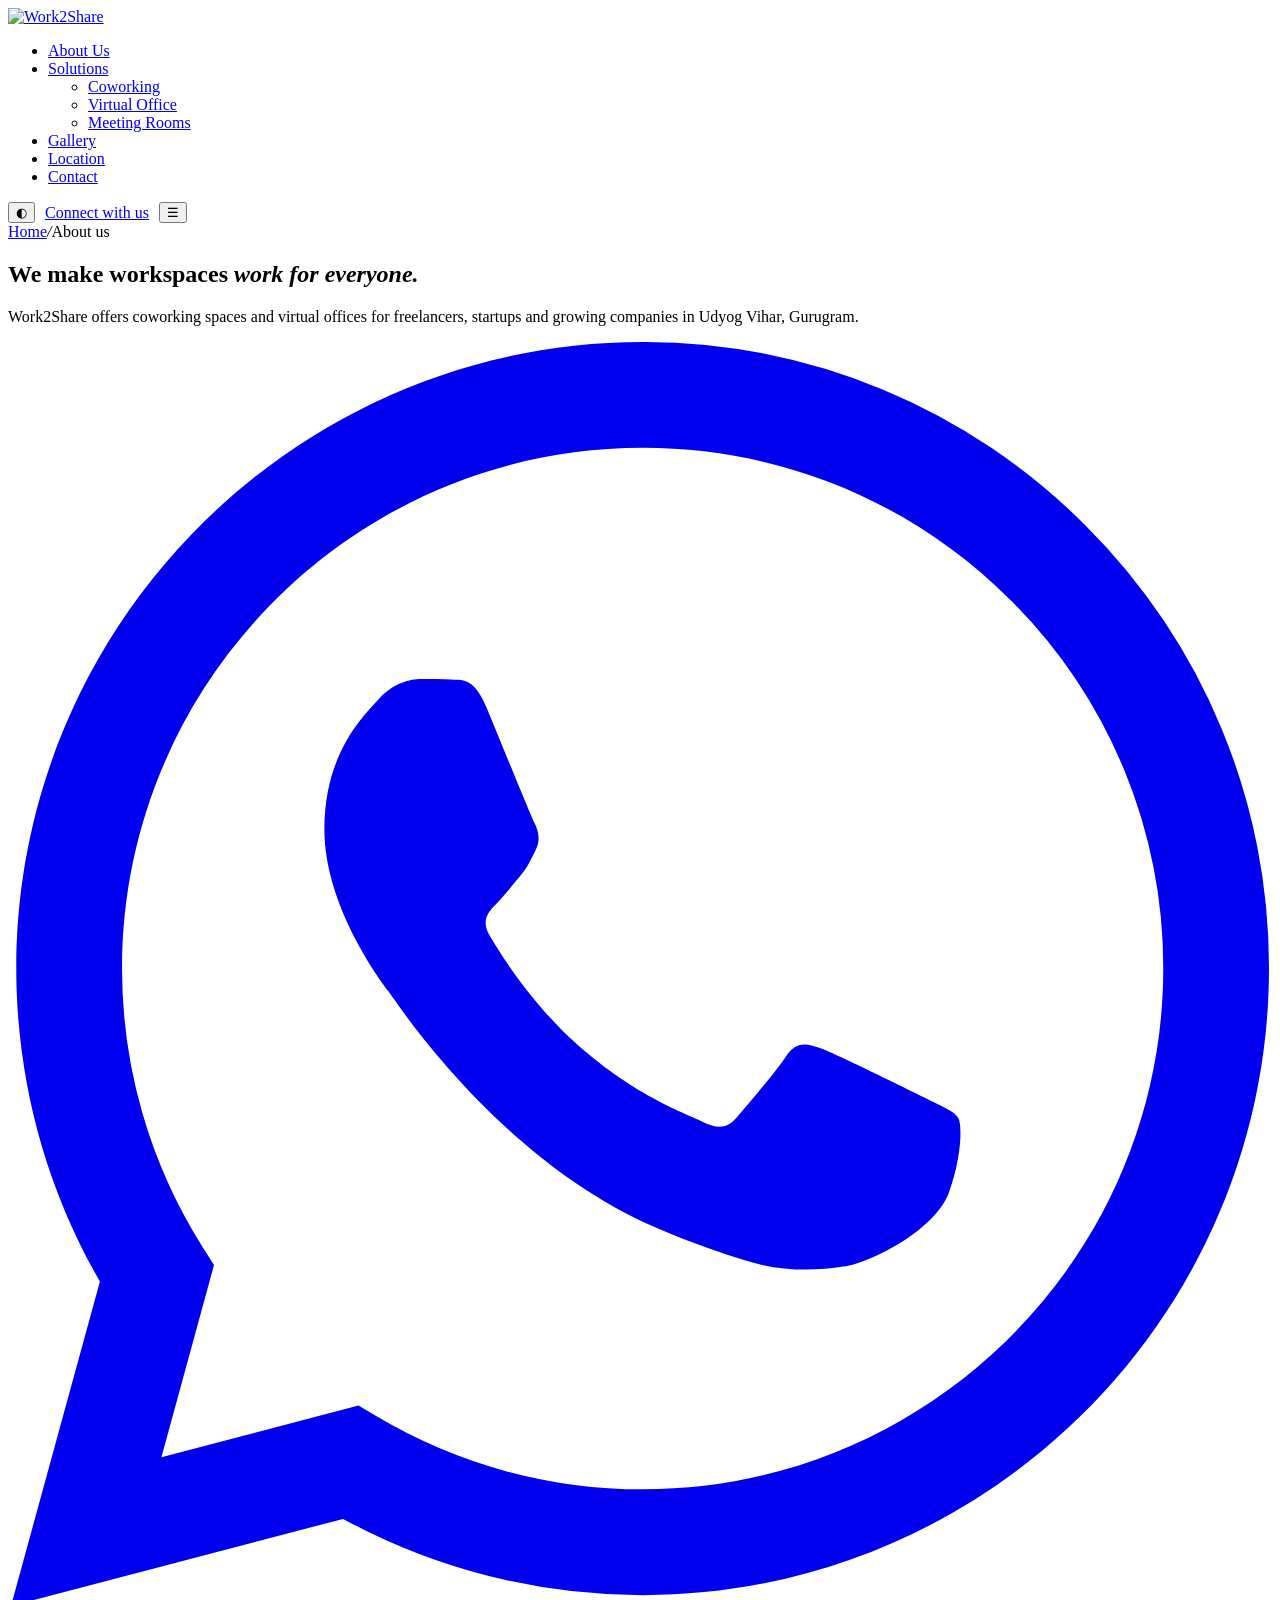
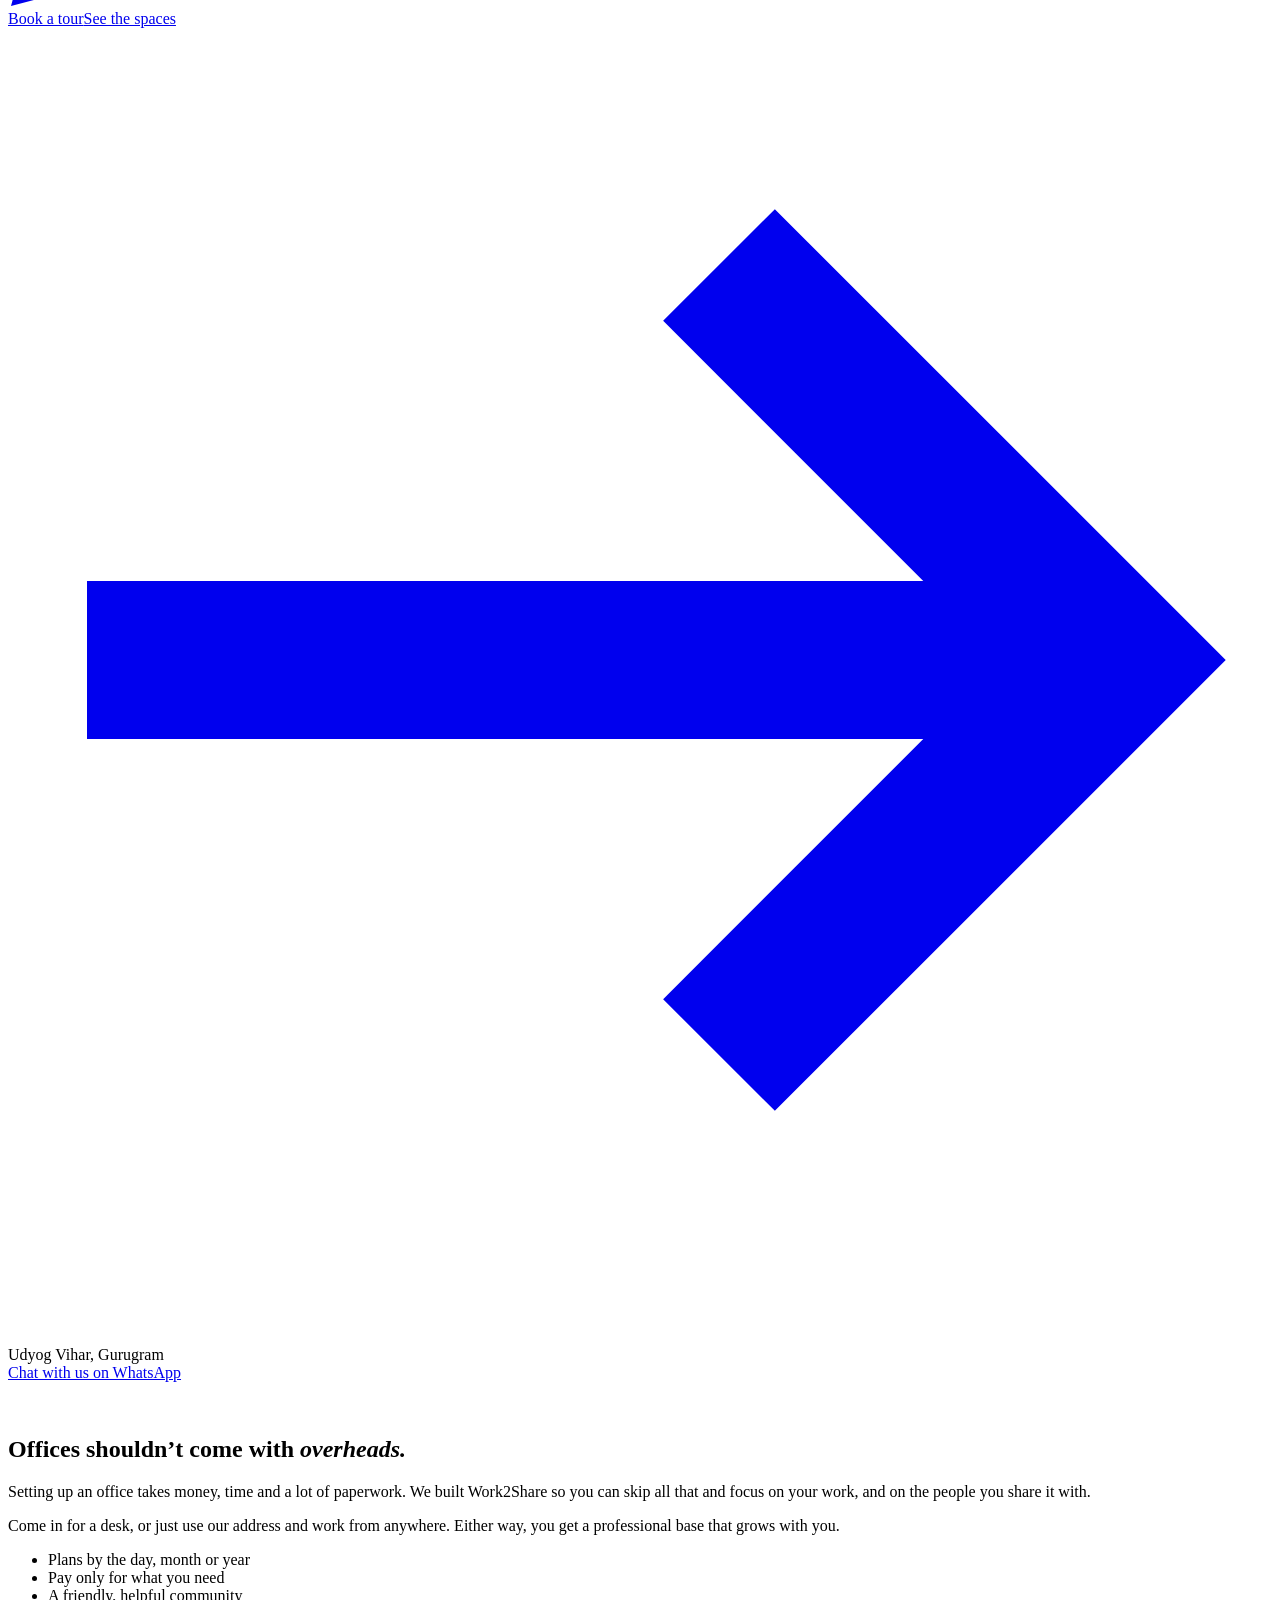
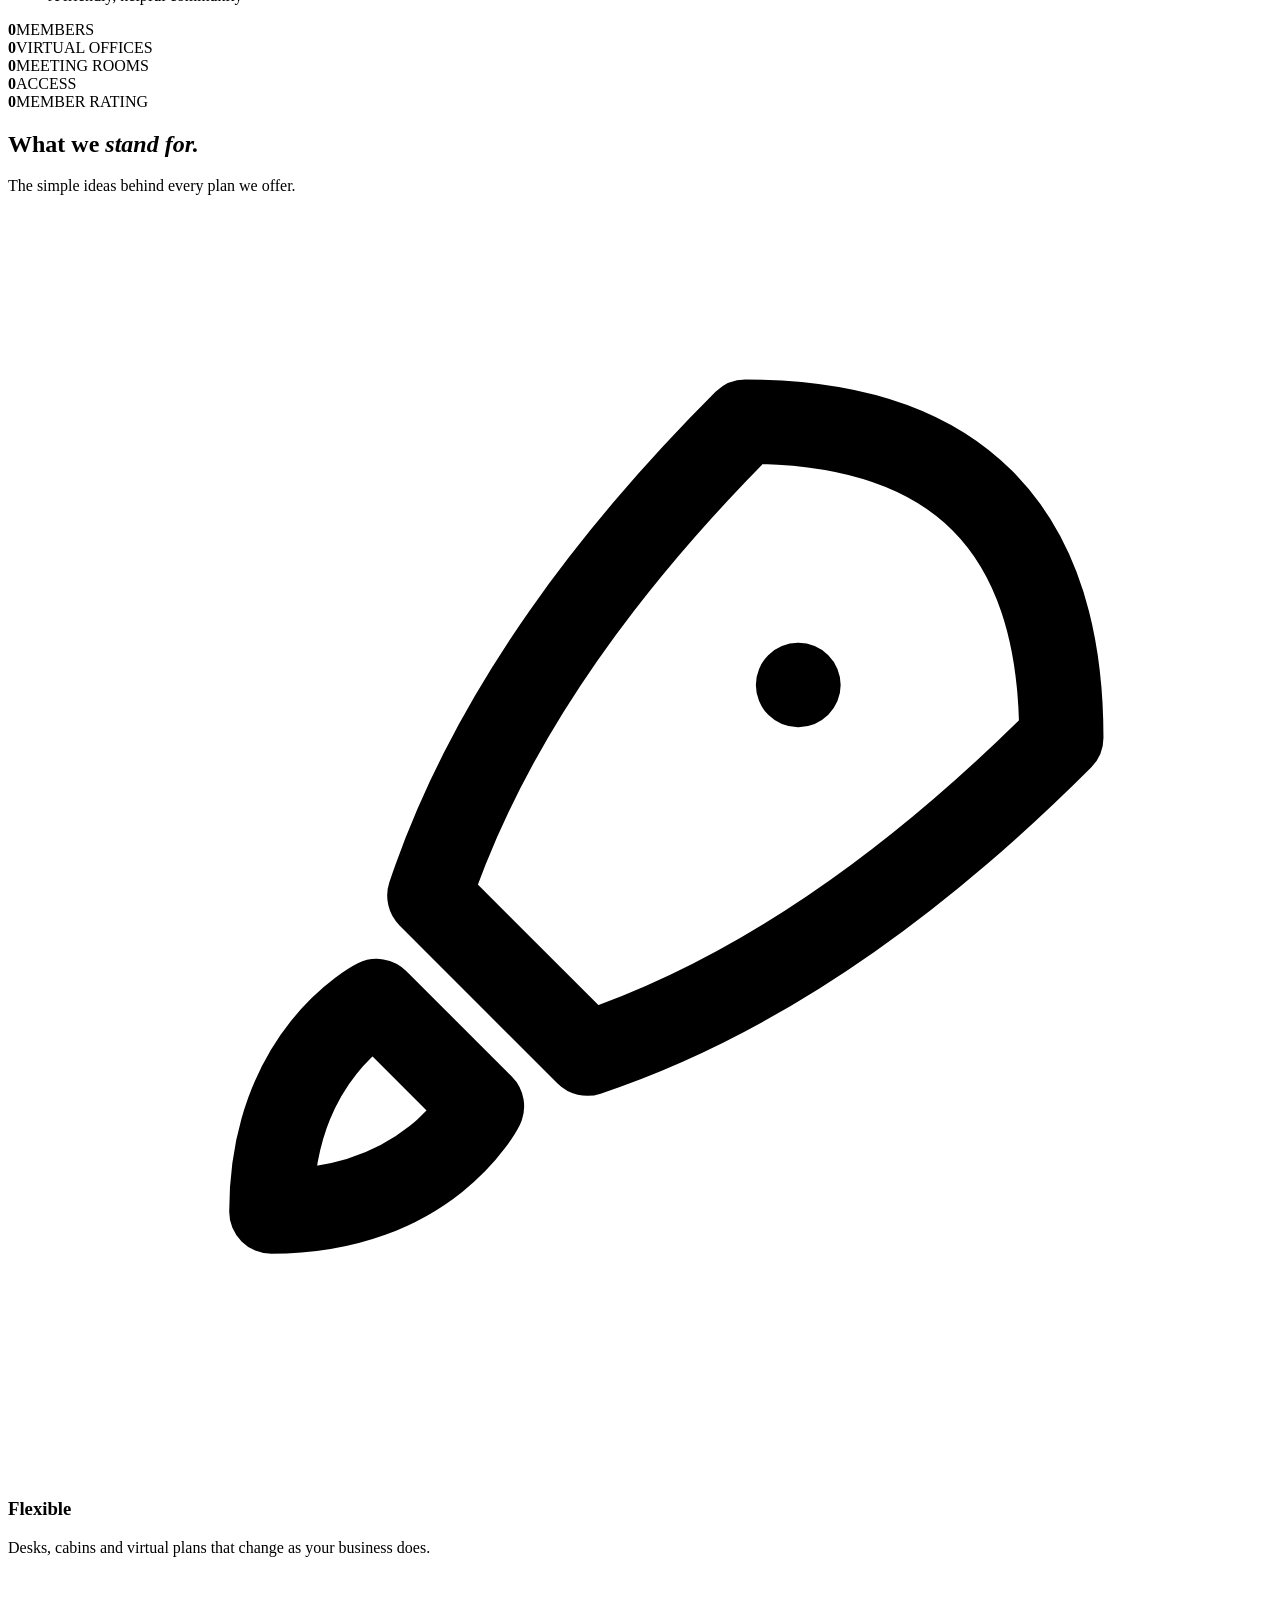
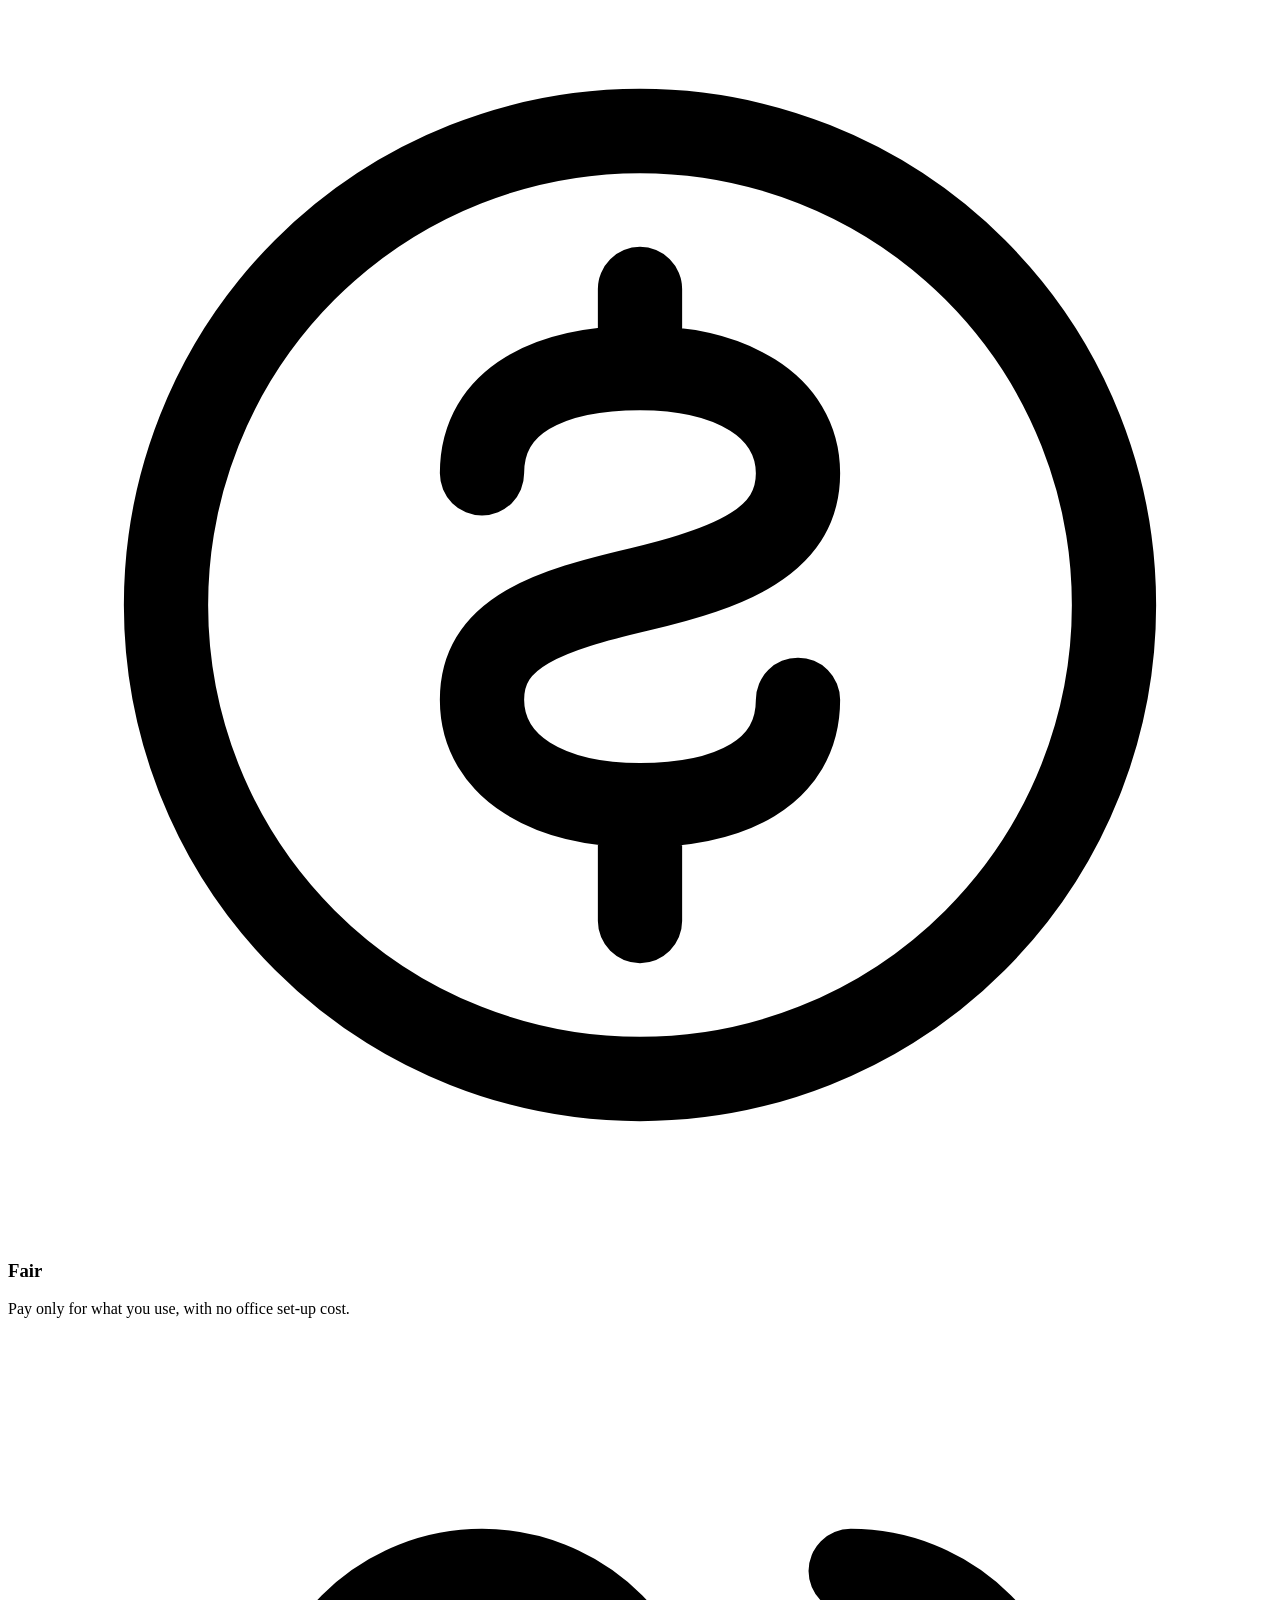
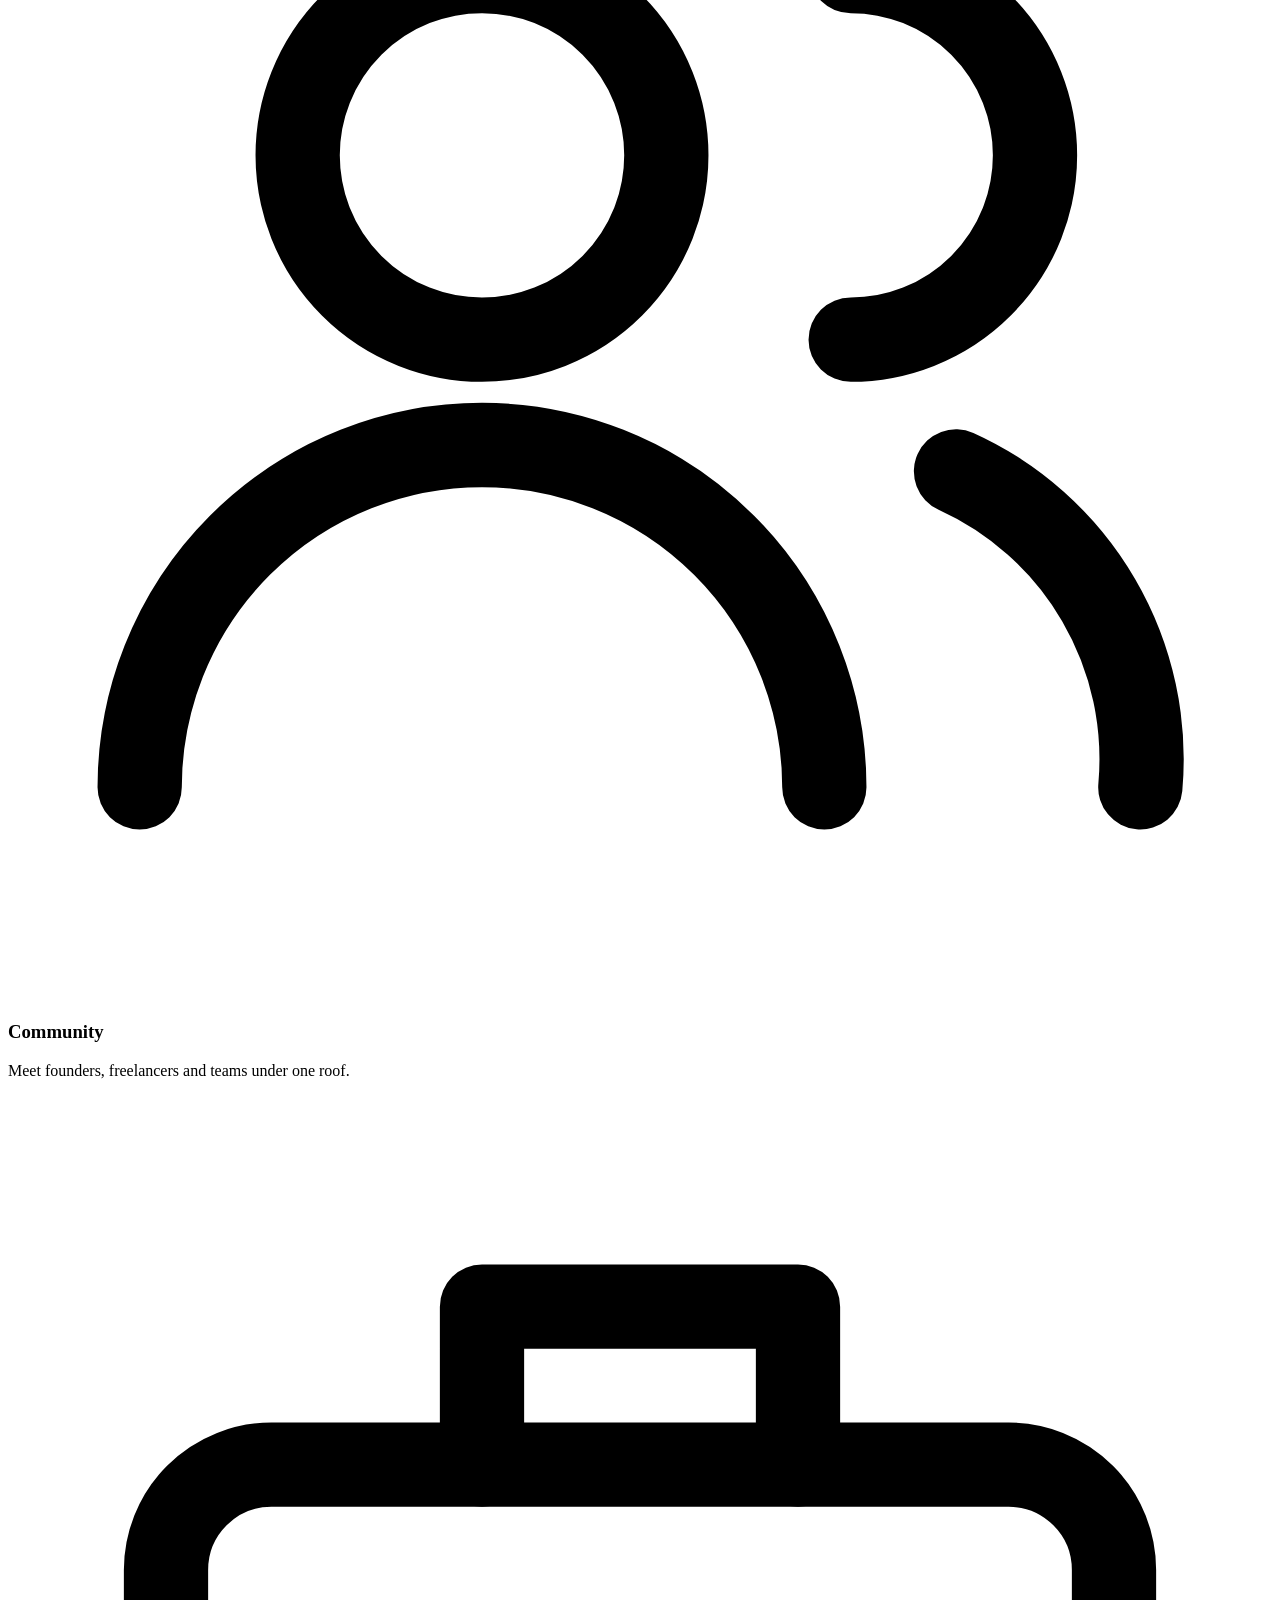
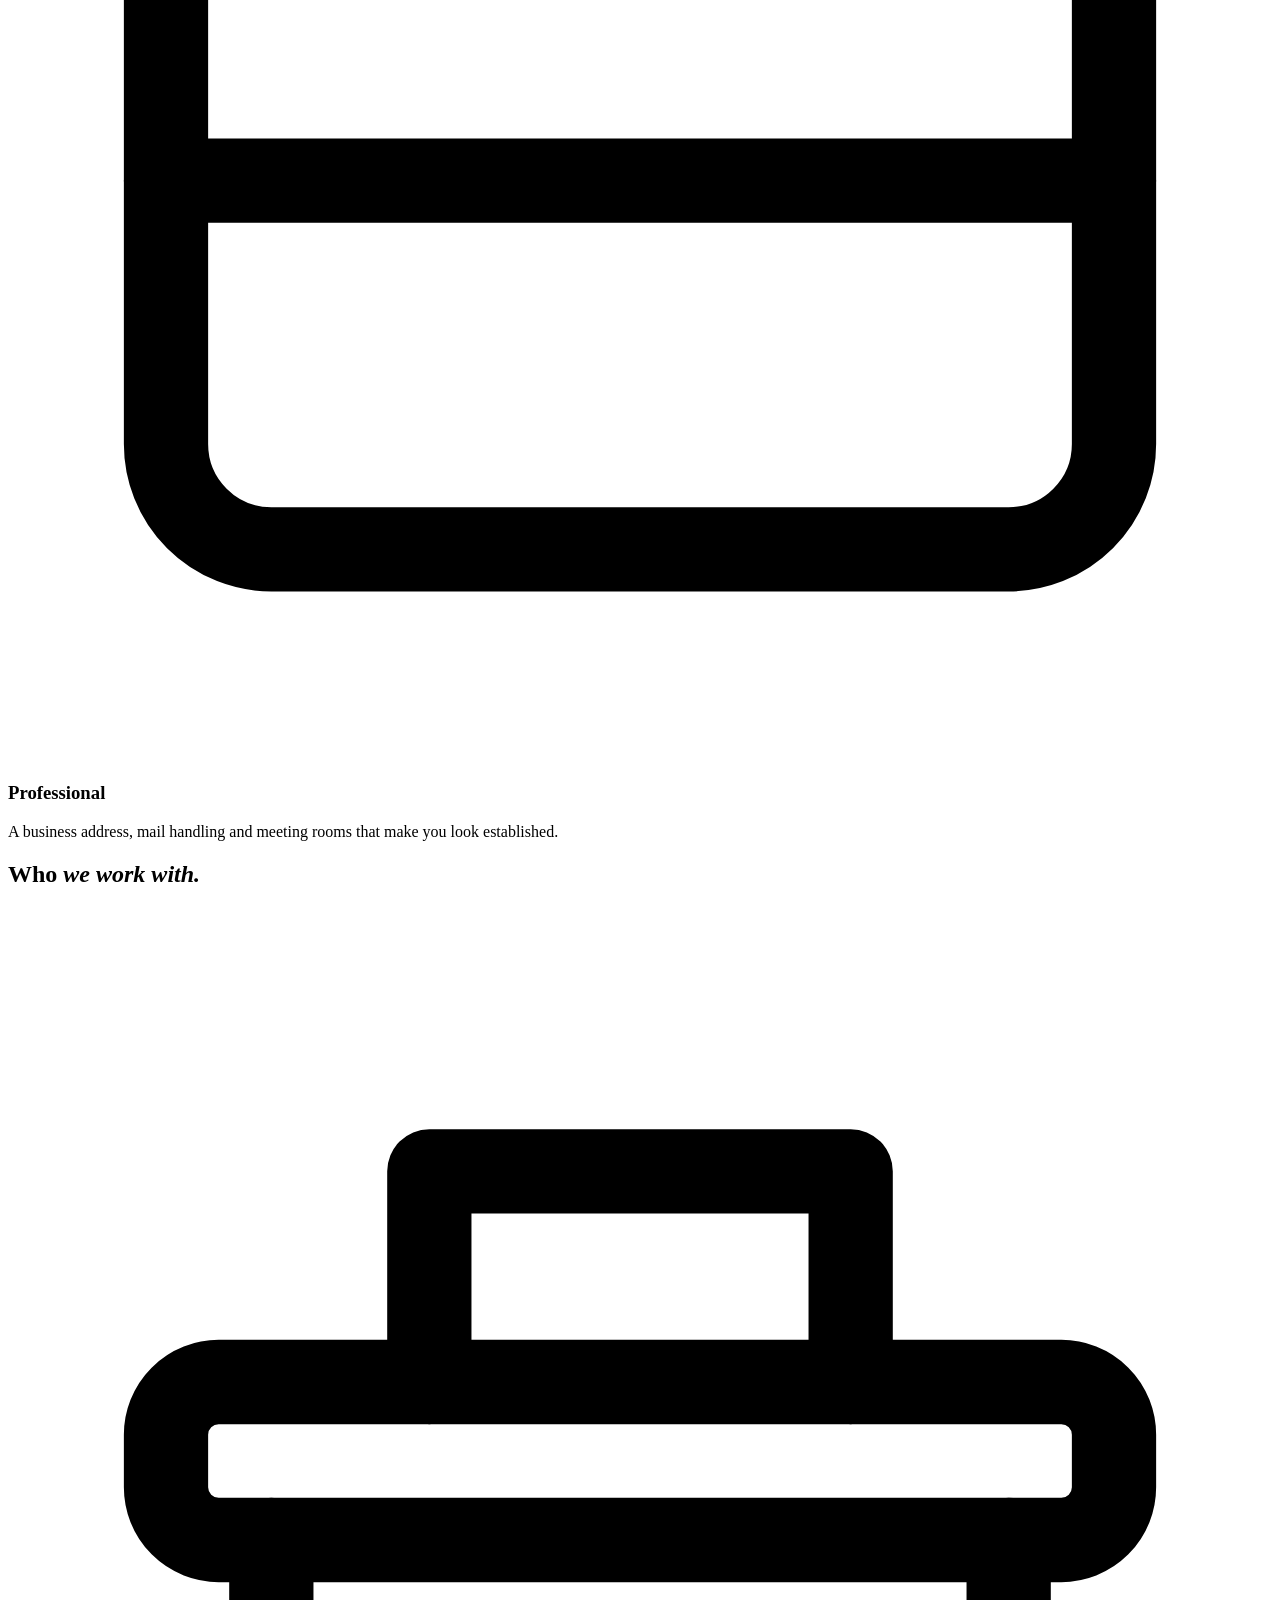
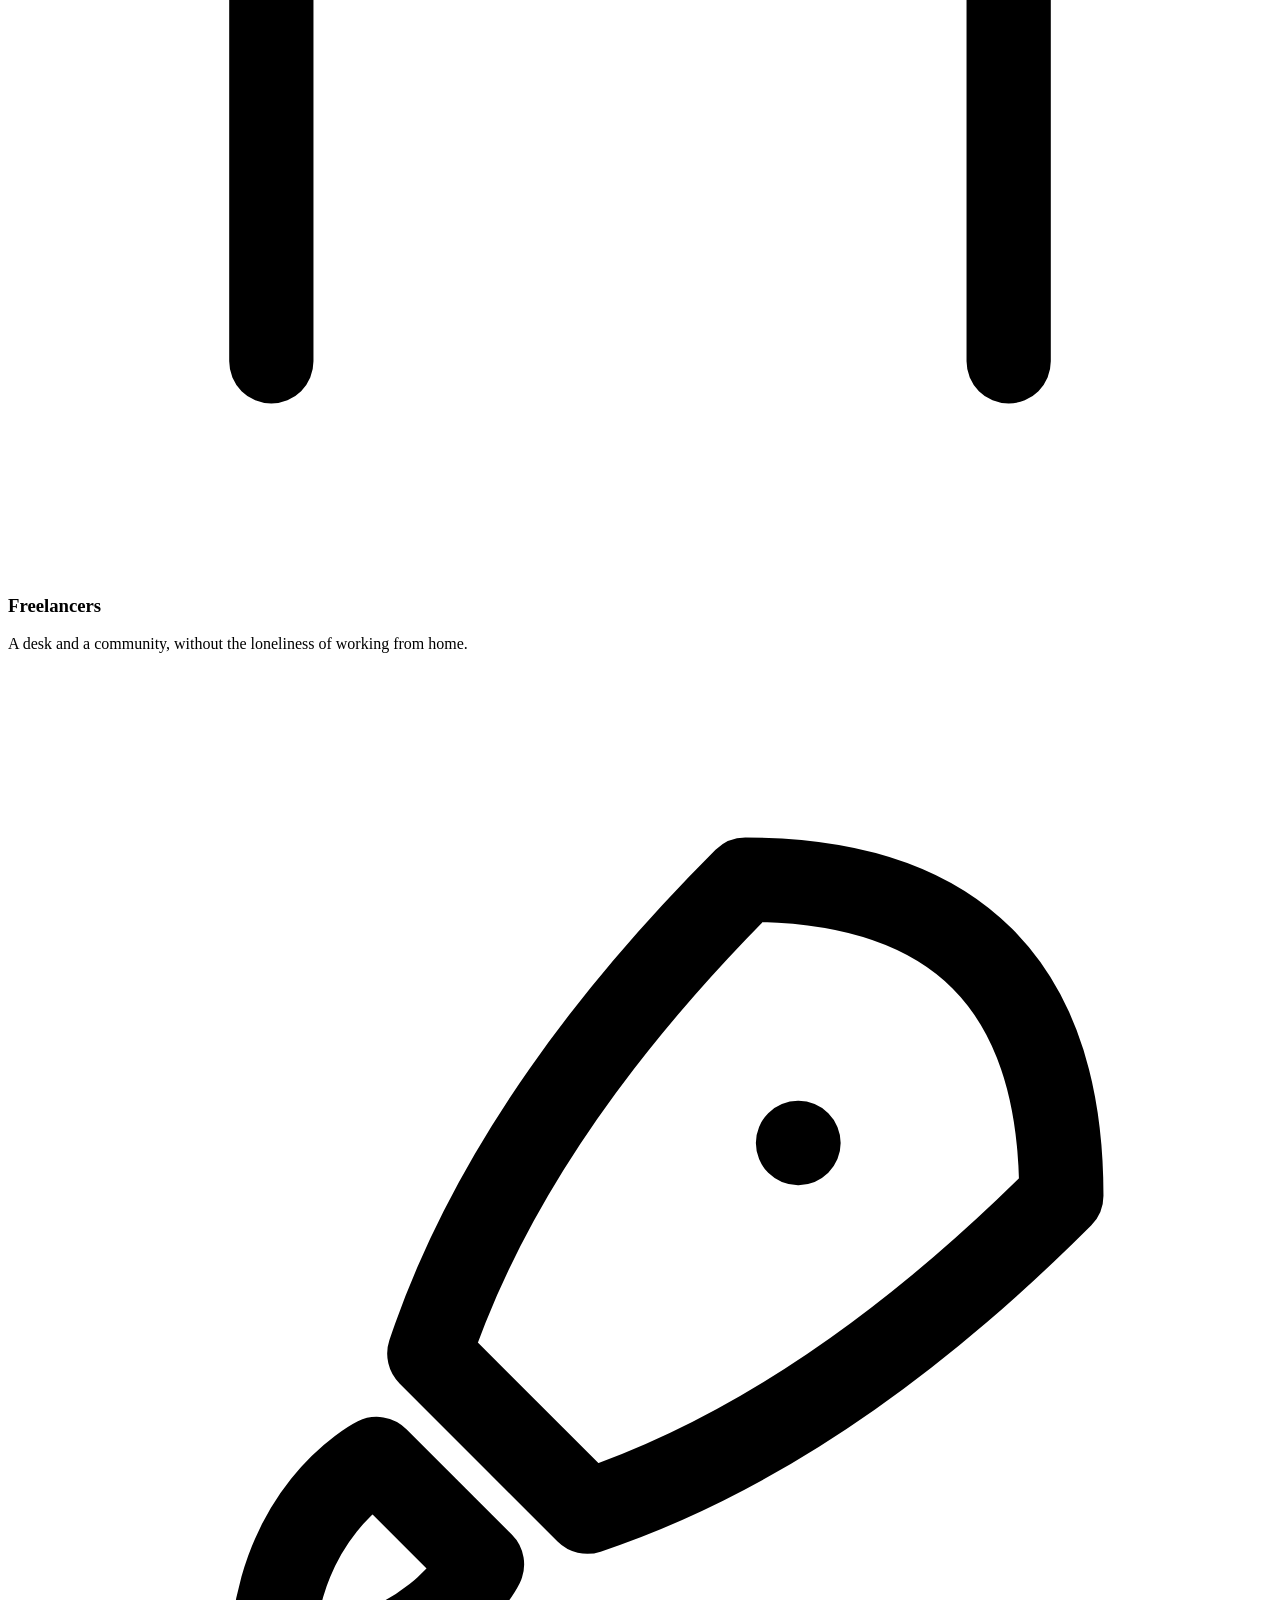
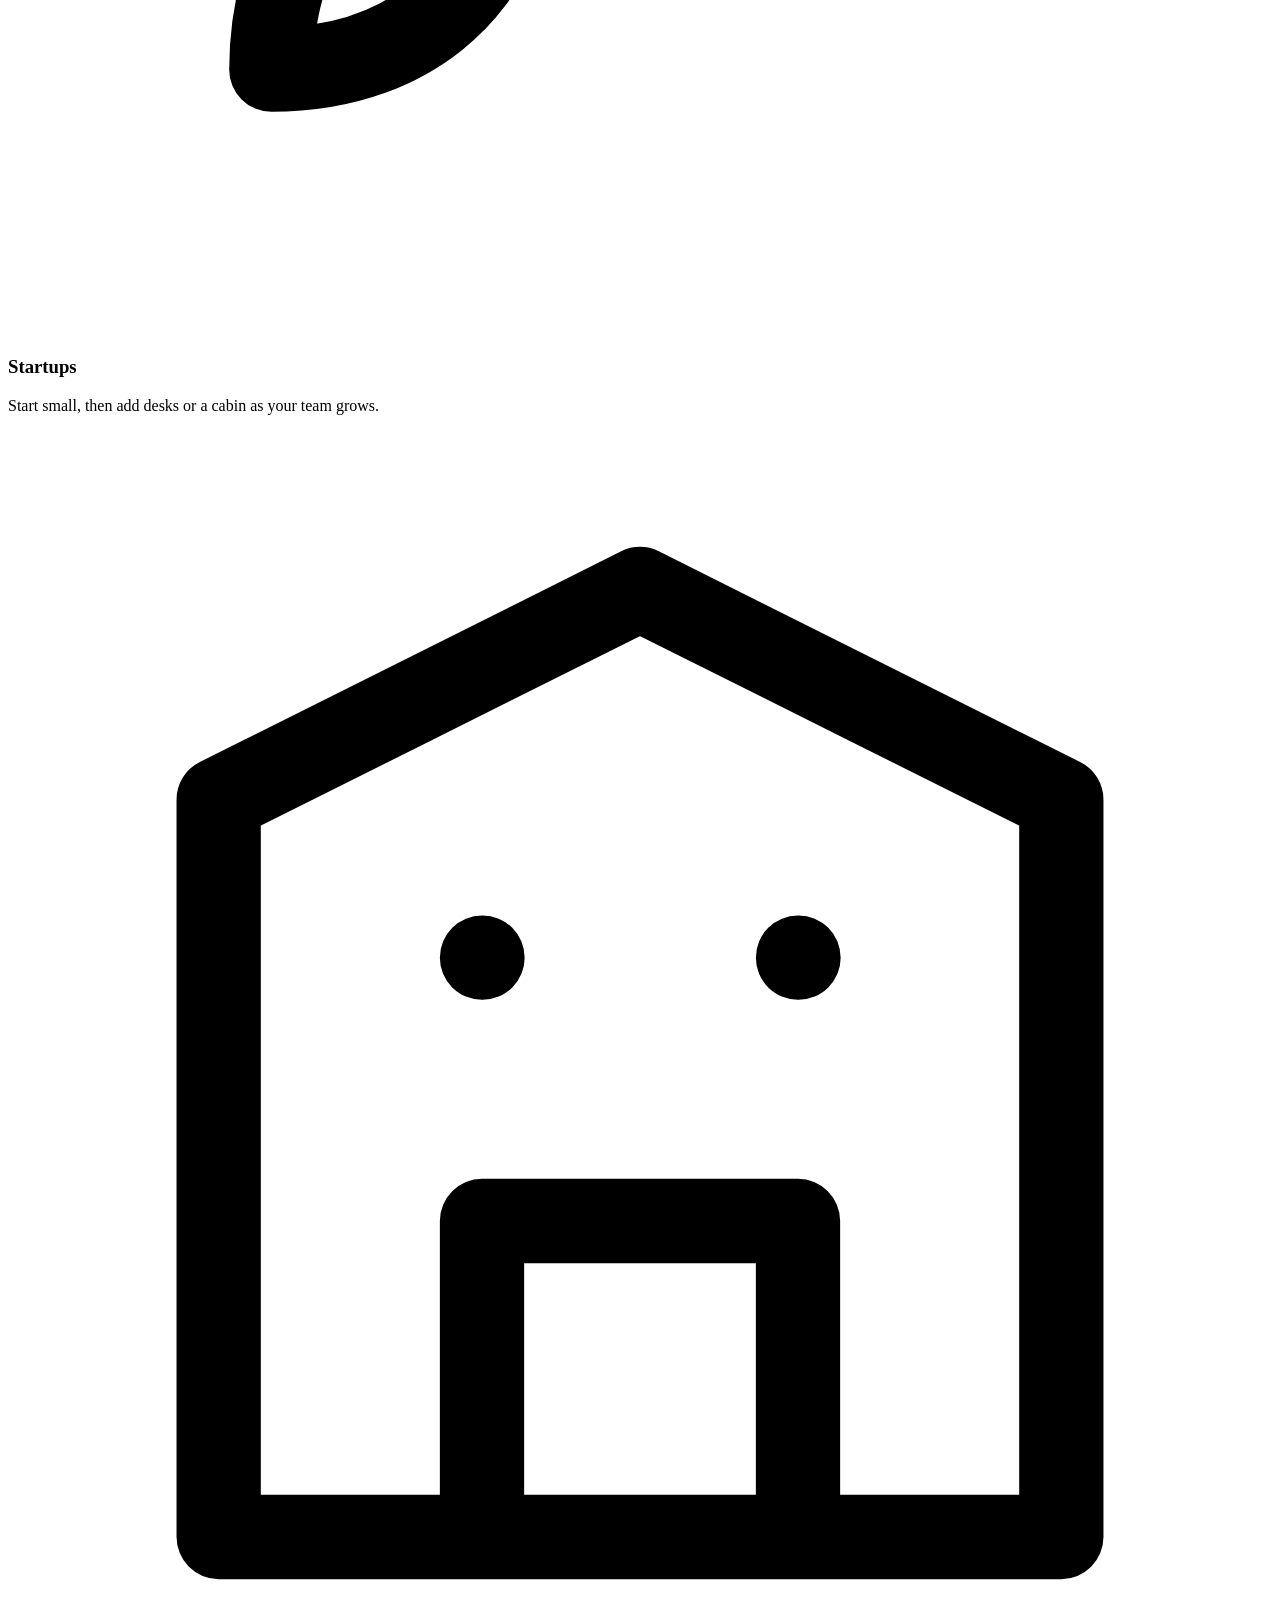
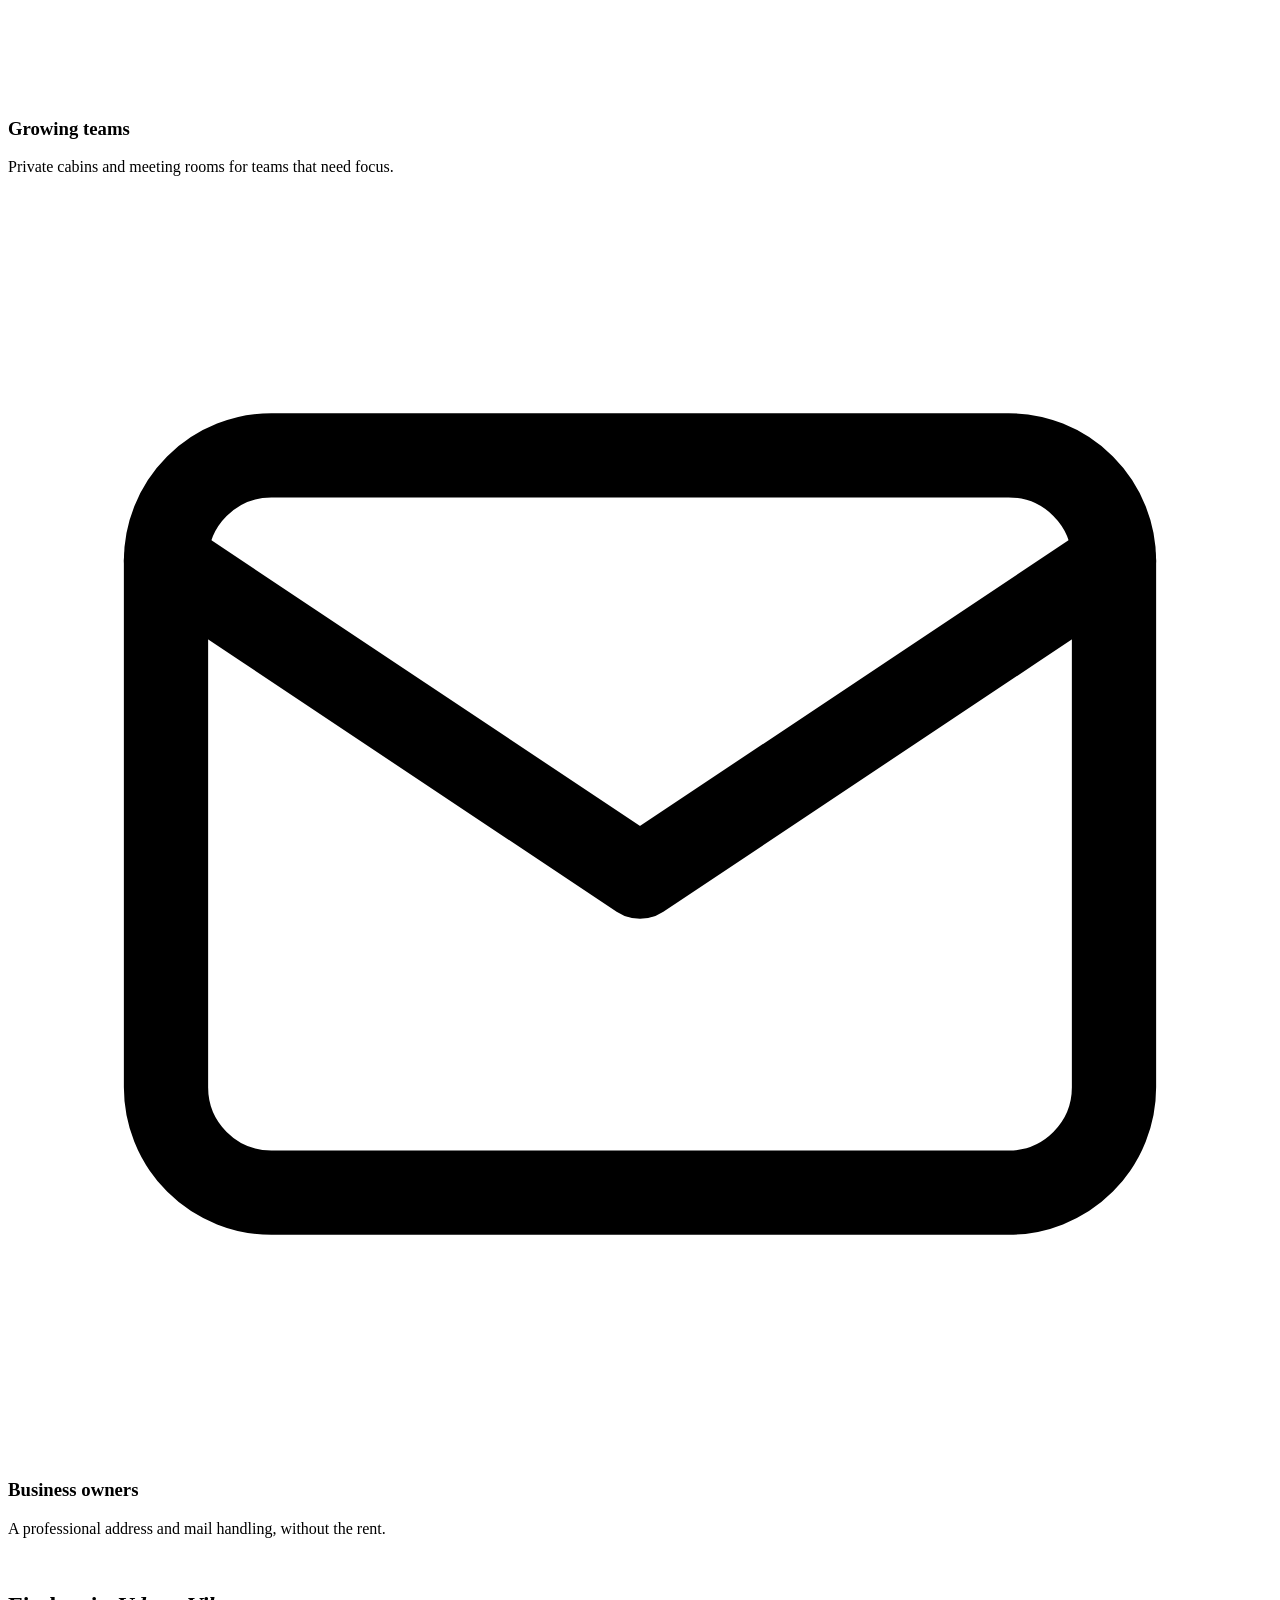
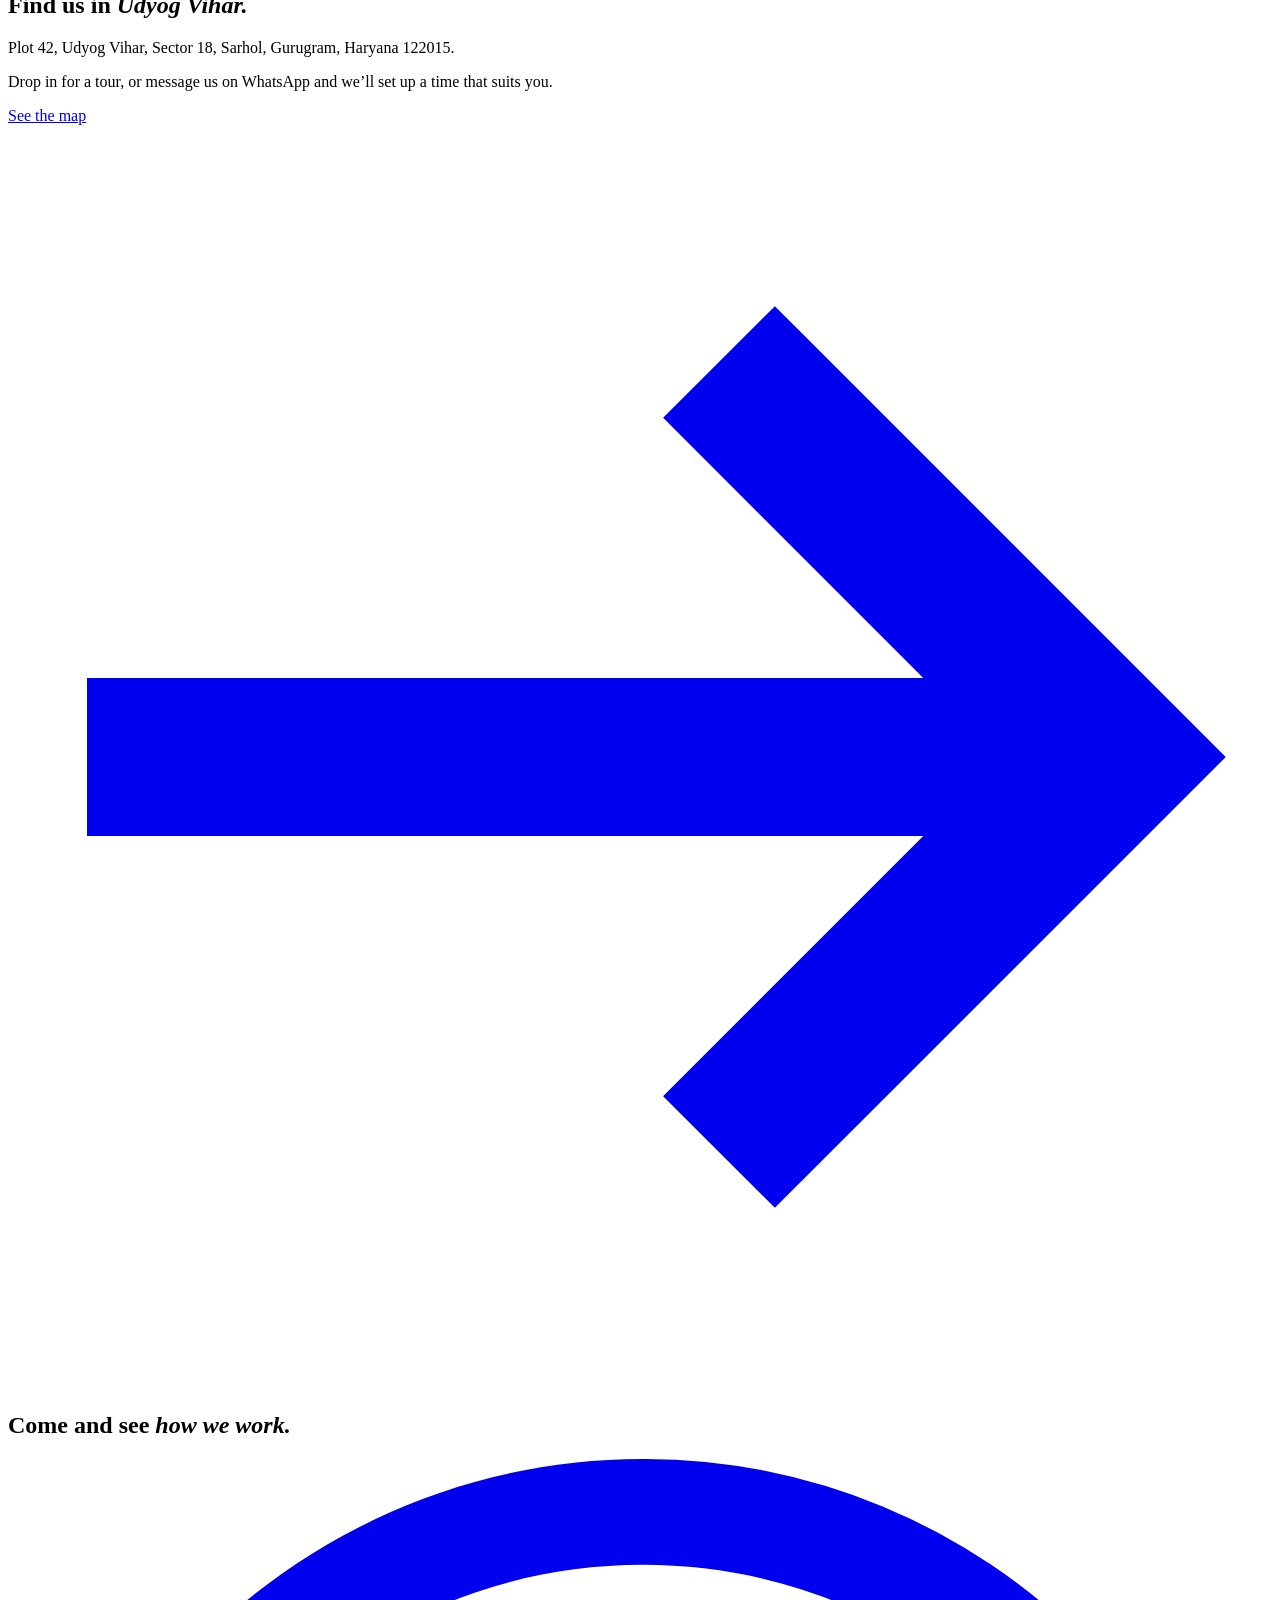
==== about.html @ 71d40ba8 "Add Work2Share website and Pages deployment" ====
<!DOCTYPE html>
<html lang="en">
<head>
<meta charset="utf-8">
<meta name="viewport" content="width=device-width, initial-scale=1, viewport-fit=cover">
<meta name="description" content="Work2Share offers coworking spaces and virtual offices for freelancers, startups and growing companies in Udyog Vihar, Gurugram.">
<title>About Us – Work2Share</title>
<link href="https://fonts.googleapis.com/css2?family=Montserrat:ital,wght@0,300;0,400;0,500;0,700;0,800;1,700;1,800&display=swap" rel="stylesheet">
<script>try{if(sessionStorage.getItem('w2sTheme')==='dark')document.documentElement.classList.add('dk')}catch(e){}</script>
<link rel="stylesheet" href="css/style.css">
<link rel="stylesheet" href="css/fx.css">
</head>
<body class="pg">
<div id="bar"></div>
<header id="hd"><div class="nav">
<a class="logo" href="index.html" aria-label="Work2Share home"><img src="assets/logo.webp" alt="Work2Share"></a>
<ul class="pills" id="pl"><li><a href="about.html" aria-current="page">About Us</a></li><li class="dd"><a href="index.html#offer">Solutions</a><ul class="dm"><li><a href="coworking.html">Coworking</a></li><li><a href="virtual-office.html">Virtual Office</a></li><li><a href="meeting-rooms.html">Meeting Rooms</a></li></ul></li><li><a href="gallery.html">Gallery</a></li><li><a href="contact.html#location">Location</a></li><li><a href="contact.html">Contact</a></li></ul>
<div style="display:flex;gap:10px;align-items:center"><button class="tog" id="th" aria-label="Toggle theme">◐</button><a class="btn cta" href="https://wa.me/918383963820?text=Hi%20Work2Share,%20I%20would%20like%20to%20know%20more" target="_blank" rel="noopener"><span>Connect with us</span></a><button class="tog burger" id="bg" aria-label="Menu">☰</button></div>
</div></header>
<main>
<section class="ph-hero"><div class="blob b1"></div><div class="blob b2"></div><div class="wrap phh">
<div><nav class="crumb" aria-label="Breadcrumb"><a href="index.html">Home</a><i>/</i><span>About us</span></nav><h1>We make workspaces <em>work for everyone.</em></h1><p class="lead">Work2Share offers coworking spaces and virtual offices for freelancers, startups and growing companies in Udyog Vihar, Gurugram.</p><div class="hbtns on"><a class="btn wa-b" href="https://wa.me/918383963820?text=Hi%20Work2Share,%20I%20want%20to%20book%20a%20tour" target="_blank" rel="noopener"><svg viewBox="0 0 24 24" fill="currentColor" aria-hidden="true"><path d="M17.472 14.382c-.297-.149-1.758-.867-2.03-.967-.273-.099-.471-.148-.67.15-.197.297-.767.966-.94 1.164-.173.199-.347.223-.644.075-.297-.15-1.255-.463-2.39-1.475-.883-.788-1.48-1.761-1.653-2.059-.173-.297-.018-.458.13-.606.134-.133.298-.347.446-.52.149-.174.198-.298.298-.497.099-.198.05-.371-.025-.52-.075-.149-.669-1.612-.916-2.207-.242-.579-.487-.5-.669-.51-.173-.008-.371-.01-.57-.01-.198 0-.52.074-.792.372-.272.297-1.04 1.016-1.04 2.479 0 1.462 1.065 2.875 1.213 3.074.149.198 2.096 3.2 5.077 4.487.709.306 1.262.489 1.694.625.712.227 1.36.195 1.871.118.571-.085 1.758-.719 2.006-1.413.248-.694.248-1.289.173-1.413-.074-.124-.272-.198-.57-.347m-5.421 7.403h-.004a9.87 9.87 0 01-5.031-1.378l-.361-.214-3.741.982.998-3.648-.235-.374a9.86 9.86 0 01-1.51-5.26c.001-5.45 4.436-9.884 9.888-9.884 2.64 0 5.122 1.03 6.988 2.898a9.825 9.825 0 012.893 6.994c-.003 5.45-4.437 9.884-9.885 9.884m8.413-18.297A11.815 11.815 0 0012.05 0C5.495 0 .16 5.335.157 11.892c0 2.096.547 4.142 1.588 5.945L.057 24l6.305-1.654a11.882 11.882 0 005.683 1.448h.005c6.554 0 11.89-5.335 11.893-11.893a11.821 11.821 0 00-3.48-8.413z"/></svg><span>Book a tour</span></a><a class="btn" href="gallery.html"><span>See the spaces</span><svg viewBox="0 0 16 16" fill="none" stroke="currentColor" stroke-width="2"><path d="M1 8h13M9 3l5 5-5 5"/></svg></a></div></div>
<div class="phv"><figure class="pimg archi"><img data-g="assets/gallery/6" alt="" loading="lazy"></figure><div class="chip-f c1"><i></i>Udyog Vihar, Gurugram</div><a class="chip-f c2" href="https://wa.me/918383963820" target="_blank" rel="noopener"><i></i>Chat with us on WhatsApp</a></div></div></section><section class="split"><div class="wrap sp"><div class="rv"><figure class="pimg leafsh"><img data-g="assets/gallery/9" alt="" loading="lazy"></figure></div><div class="rv"><h2>Offices shouldn’t come with <em>overheads.</em></h2><p>Setting up an office takes money, time and a lot of paperwork. We built Work2Share so you can skip all that and focus on your work, and on the people you share it with.</p><p>Come in for a desk, or just use our address and work from anywhere. Either way, you get a professional base that grows with you.</p><ul class="ticks"><li>Plans by the day, month or year</li><li>Pay only for what you need</li><li>A friendly, helpful community</li></ul></div></div></section><section class="sband"><div class="wrap"><div class="sb"><div class="rv"><b data-n="500" data-d="0" data-s="+">0</b><span>MEMBERS</span></div><div class="rv"><b data-n="150" data-d="0" data-s="+">0</b><span>VIRTUAL OFFICES</span></div><div class="rv"><b data-n="10" data-d="0" data-s="+">0</b><span>MEETING ROOMS</span></div><div class="rv"><b data-n="24" data-d="0" data-s="/7">0</b><span>ACCESS</span></div><div class="rv"><b data-n="4.8" data-d="1" data-s="/5">0</b><span>MEMBER RATING</span></div></div></div></section><section class="amen"><div class="wrap"><div class="amh rv"><h2>What we <em>stand for.</em></h2><p>The simple ideas behind every plan we offer.</p></div><div class="agrid c4"><article class="at rv" style="--d:0.0s"><svg viewBox="0 0 24 24" fill="none" stroke="currentColor" stroke-width="1.6" stroke-linecap="round" stroke-linejoin="round" aria-hidden="true"><path d="M5 19c0-3 2-4 2-4l2 2s-1 2-4 2zM14 4c4 0 6 2 6 6-3 3-6 5-9 6l-3-3c1-3 3-6 6-9zM15 9h.01"/></svg><h3>Flexible</h3><p>Desks, cabins and virtual plans that change as your business does.</p></article><article class="at rv" style="--d:0.07s"><svg viewBox="0 0 24 24" fill="none" stroke="currentColor" stroke-width="1.6" stroke-linecap="round" stroke-linejoin="round" aria-hidden="true"><circle cx="12" cy="12" r="9"/><path d="M9 9.5c0-1.4 1.3-2 3-2s3 .7 3 2-1.3 1.8-3 2.2-3 .8-3 2.1 1.3 2 3 2 3-.6 3-2M12 6v1.5M12 16.5V18"/></svg><h3>Fair</h3><p>Pay only for what you use, with no office set-up cost.</p></article><article class="at rv" style="--d:0.14s"><svg viewBox="0 0 24 24" fill="none" stroke="currentColor" stroke-width="1.6" stroke-linecap="round" stroke-linejoin="round" aria-hidden="true"><circle cx="9" cy="8" r="3.5"/><path d="M2.5 20a6.5 6.5 0 0 1 13 0M16 4.5a3.5 3.5 0 0 1 0 7M18 14a6 6 0 0 1 3.5 6"/></svg><h3>Community</h3><p>Meet founders, freelancers and teams under one roof.</p></article><article class="at rv" style="--d:0.21000000000000002s"><svg viewBox="0 0 24 24" fill="none" stroke="currentColor" stroke-width="1.6" stroke-linecap="round" stroke-linejoin="round" aria-hidden="true"><rect x="3" y="7" width="18" height="13" rx="2"/><path d="M9 7V4h6v3M3 13h18"/></svg><h3>Professional</h3><p>A business address, mail handling and meeting rooms that make you look established.</p></article></div></div></section><section class="amen plain"><div class="wrap"><div class="amh rv"><h2>Who <em>we work with.</em></h2></div><div class="agrid c4"><article class="at rv" style="--d:0.0s"><svg viewBox="0 0 24 24" fill="none" stroke="currentColor" stroke-width="1.6" stroke-linecap="round" stroke-linejoin="round" aria-hidden="true"><rect x="3" y="9" width="18" height="3" rx="1"/><path d="M5 12v8M19 12v8M8 9V5h8v4"/></svg><h3>Freelancers</h3><p>A desk and a community, without the loneliness of working from home.</p></article><article class="at rv" style="--d:0.07s"><svg viewBox="0 0 24 24" fill="none" stroke="currentColor" stroke-width="1.6" stroke-linecap="round" stroke-linejoin="round" aria-hidden="true"><path d="M5 19c0-3 2-4 2-4l2 2s-1 2-4 2zM14 4c4 0 6 2 6 6-3 3-6 5-9 6l-3-3c1-3 3-6 6-9zM15 9h.01"/></svg><h3>Startups</h3><p>Start small, then add desks or a cabin as your team grows.</p></article><article class="at rv" style="--d:0.14s"><svg viewBox="0 0 24 24" fill="none" stroke="currentColor" stroke-width="1.6" stroke-linecap="round" stroke-linejoin="round" aria-hidden="true"><path d="M4 21V7l8-4 8 4v14zM9 21v-6h6v6M9 10h.01M15 10h.01"/></svg><h3>Growing teams</h3><p>Private cabins and meeting rooms for teams that need focus.</p></article><article class="at rv" style="--d:0.21000000000000002s"><svg viewBox="0 0 24 24" fill="none" stroke="currentColor" stroke-width="1.6" stroke-linecap="round" stroke-linejoin="round" aria-hidden="true"><rect x="3" y="5" width="18" height="14" rx="2"/><path d="m3 7 9 6 9-6"/></svg><h3>Business owners</h3><p>A professional address and mail handling, without the rent.</p></article></div></div></section><section class="split rev"><div class="wrap sp"><div class="rv"><figure class="pimg blobby"><img data-g="assets/gallery/12" alt="" loading="lazy"></figure></div><div class="rv"><h2>Find us in <em>Udyog Vihar.</em></h2><p>Plot 42, Udyog Vihar, Sector 18, Sarhol, Gurugram, Haryana 122015.</p><p>Drop in for a tour, or message us on WhatsApp and we’ll set up a time that suits you.</p><a class="btn" href="contact.html#location"><span>See the map</span><svg viewBox="0 0 16 16" fill="none" stroke="currentColor" stroke-width="2"><path d="M1 8h13M9 3l5 5-5 5"/></svg></a></div></div></section><section class="bigcta"><div class="wrap"><div class="bc rv"><h2>Come and see <em>how we work.</em></h2><div class="hbtns on"><a class="btn wht wa-b2" href="https://wa.me/918383963820?text=Hi%20Work2Share,%20I%20want%20to%20book%20a%20tour" target="_blank" rel="noopener"><svg viewBox="0 0 24 24" fill="currentColor" aria-hidden="true"><path d="M17.472 14.382c-.297-.149-1.758-.867-2.03-.967-.273-.099-.471-.148-.67.15-.197.297-.767.966-.94 1.164-.173.199-.347.223-.644.075-.297-.15-1.255-.463-2.39-1.475-.883-.788-1.48-1.761-1.653-2.059-.173-.297-.018-.458.13-.606.134-.133.298-.347.446-.52.149-.174.198-.298.298-.497.099-.198.05-.371-.025-.52-.075-.149-.669-1.612-.916-2.207-.242-.579-.487-.5-.669-.51-.173-.008-.371-.01-.57-.01-.198 0-.52.074-.792.372-.272.297-1.04 1.016-1.04 2.479 0 1.462 1.065 2.875 1.213 3.074.149.198 2.096 3.2 5.077 4.487.709.306 1.262.489 1.694.625.712.227 1.36.195 1.871.118.571-.085 1.758-.719 2.006-1.413.248-.694.248-1.289.173-1.413-.074-.124-.272-.198-.57-.347m-5.421 7.403h-.004a9.87 9.87 0 01-5.031-1.378l-.361-.214-3.741.982.998-3.648-.235-.374a9.86 9.86 0 01-1.51-5.26c.001-5.45 4.436-9.884 9.888-9.884 2.64 0 5.122 1.03 6.988 2.898a9.825 9.825 0 012.893 6.994c-.003 5.45-4.437 9.884-9.885 9.884m8.413-18.297A11.815 11.815 0 0012.05 0C5.495 0 .16 5.335.157 11.892c0 2.096.547 4.142 1.588 5.945L.057 24l6.305-1.654a11.882 11.882 0 005.683 1.448h.005c6.554 0 11.89-5.335 11.893-11.893a11.821 11.821 0 00-3.48-8.413z"/></svg><span>Chat on WhatsApp</span></a><a class="btn ghost" href="tel:+919315131014"><span>Call +91 93151 31014</span></a></div><span class="orb o1"></span><span class="orb o2"></span></div></div></section>
</main>
<footer id="footer"><div class="wrap">
<div class="fg"><div><p style="font-size:1.2rem">Subscribe to Work2Share updates</p><form class="nl" onsubmit="return false"><input placeholder="Enter your email here*" aria-label="Email"><button aria-label="Subscribe">→</button></form></div>
<div><a href="coworking.html">Coworking</a><a href="virtual-office.html">Virtual Office</a><a href="meeting-rooms.html">Meeting Rooms</a><a href="gallery.html">Gallery</a></div><div><a href="about.html">About us</a><a href="index.html#how">How it works</a><a href="faq.html">FAQ</a><a href="contact.html">Contact us</a></div></div>
<div class="f2"><a class="flogo" href="index.html#top"><img src="assets/logo.webp" alt="Work2Share"></a><div><strong>Address</strong><p class="fa">Plot 42, Udyog Vihar, Sector 18,<br>Sarhol, Gurugram,<br>Haryana 122015</p></div><div class="fcon"><strong>Contact Us</strong><a href="https://wa.me/918383963820" target="_blank" rel="noopener">+91 83839 63820 <small>WhatsApp</small></a><a href="tel:+919315131014">+91 93151 31014</a><a href="mailto:sales@work2share.in">sales@work2share.in</a></div><div><a href="#">Privacy Policy</a><a href="#">Terms of Service</a><a href="#">Cookie Policy</a></div></div>
<div class="big" aria-hidden="true">work2share</div>
<div class="soc"><a href="https://wa.me/918383963820" target="_blank" rel="noopener" aria-label="WhatsApp"><svg viewBox="0 0 24 24" fill="currentColor" aria-hidden="true"><path d="M17.472 14.382c-.297-.149-1.758-.867-2.03-.967-.273-.099-.471-.148-.67.15-.197.297-.767.966-.94 1.164-.173.199-.347.223-.644.075-.297-.15-1.255-.463-2.39-1.475-.883-.788-1.48-1.761-1.653-2.059-.173-.297-.018-.458.13-.606.134-.133.298-.347.446-.52.149-.174.198-.298.298-.497.099-.198.05-.371-.025-.52-.075-.149-.669-1.612-.916-2.207-.242-.579-.487-.5-.669-.51-.173-.008-.371-.01-.57-.01-.198 0-.52.074-.792.372-.272.297-1.04 1.016-1.04 2.479 0 1.462 1.065 2.875 1.213 3.074.149.198 2.096 3.2 5.077 4.487.709.306 1.262.489 1.694.625.712.227 1.36.195 1.871.118.571-.085 1.758-.719 2.006-1.413.248-.694.248-1.289.173-1.413-.074-.124-.272-.198-.57-.347m-5.421 7.403h-.004a9.87 9.87 0 01-5.031-1.378l-.361-.214-3.741.982.998-3.648-.235-.374a9.86 9.86 0 01-1.51-5.26c.001-5.45 4.436-9.884 9.888-9.884 2.64 0 5.122 1.03 6.988 2.898a9.825 9.825 0 012.893 6.994c-.003 5.45-4.437 9.884-9.885 9.884m8.413-18.297A11.815 11.815 0 0012.05 0C5.495 0 .16 5.335.157 11.892c0 2.096.547 4.142 1.588 5.945L.057 24l6.305-1.654a11.882 11.882 0 005.683 1.448h.005c6.554 0 11.89-5.335 11.893-11.893a11.821 11.821 0 00-3.48-8.413z"/></svg></a><a href="#" aria-label="Instagram">ig</a><a href="#" aria-label="Facebook">f</a><a href="#" aria-label="LinkedIn">in</a><a href="#" aria-label="X">X</a><a href="#" aria-label="YouTube">▶</a></div><p style="text-align:center;opacity:.8;margin-top:20px">© 2026 Work2Share. All rights reserved</p>
</div></footer>
<script src="js/page.js"></script>
<script src="js/common.js"></script>
<script src="js/fx.js"></script>
</body>
</html>
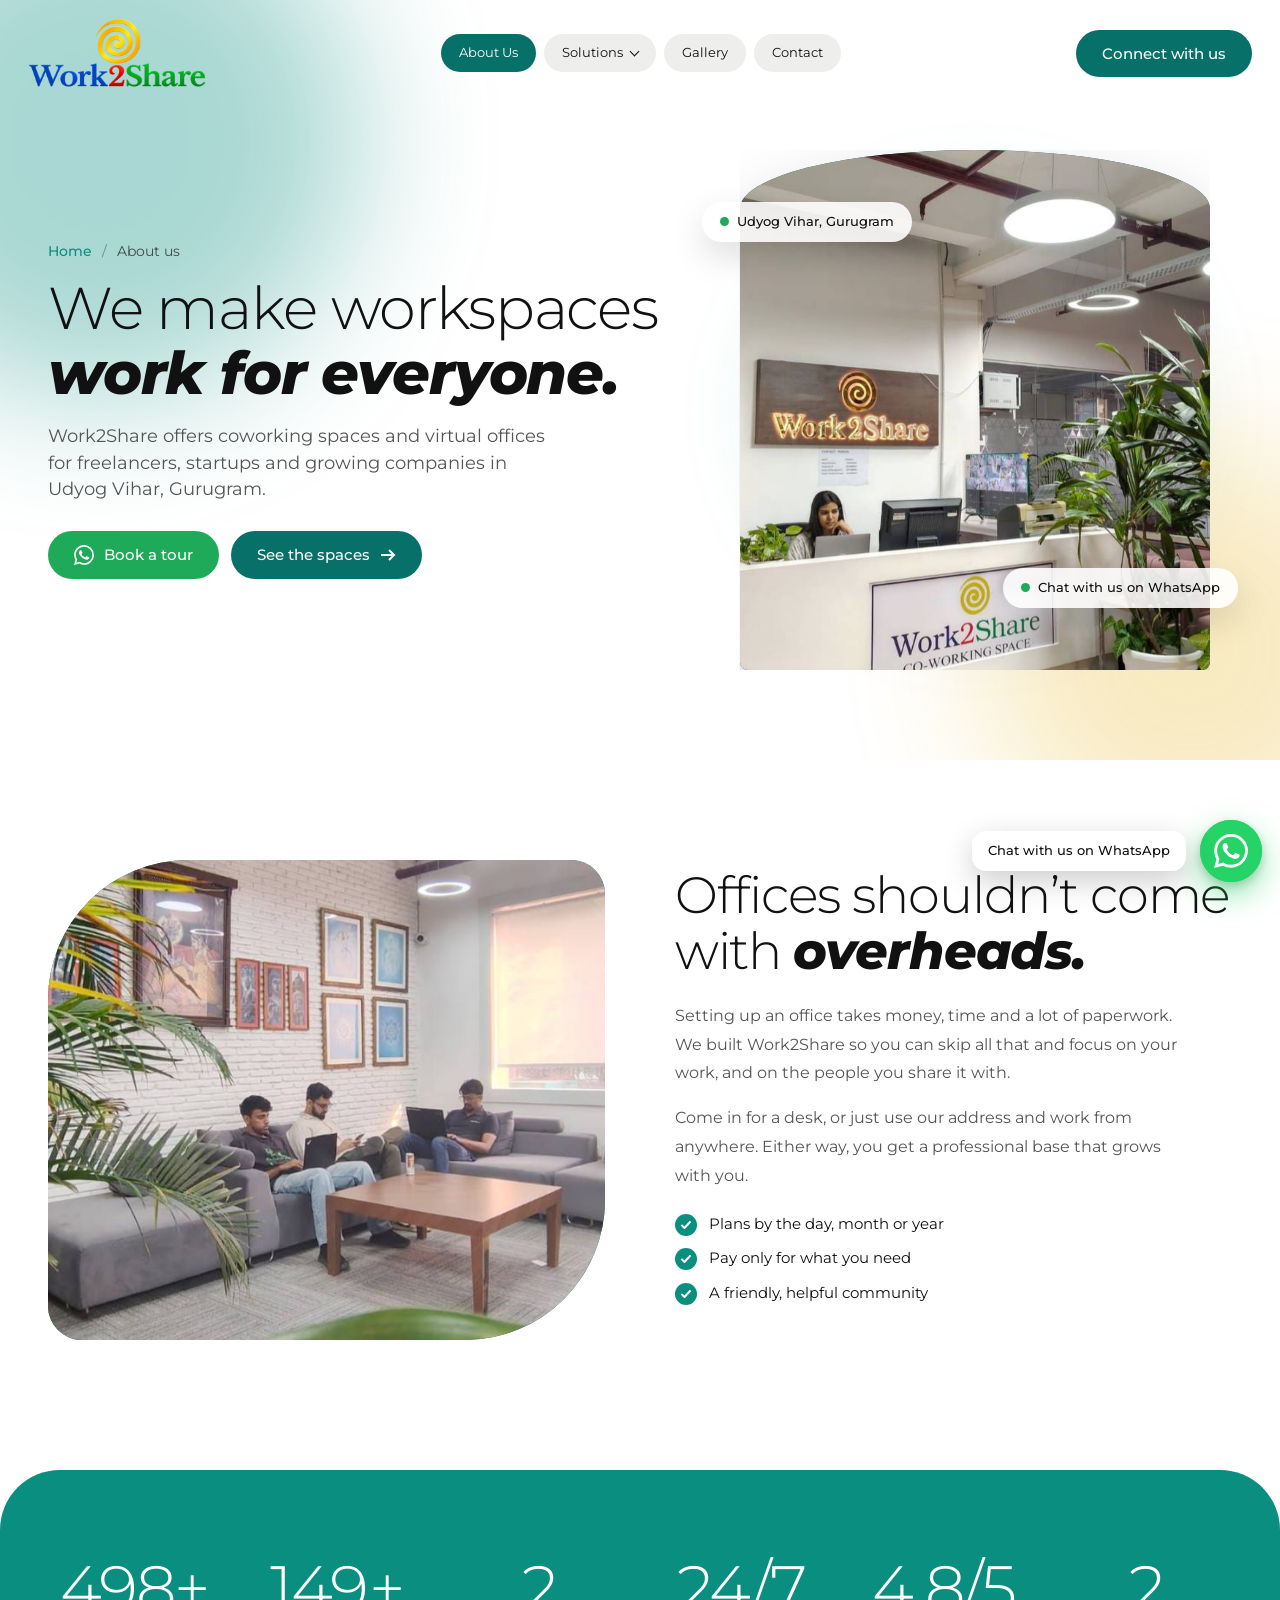
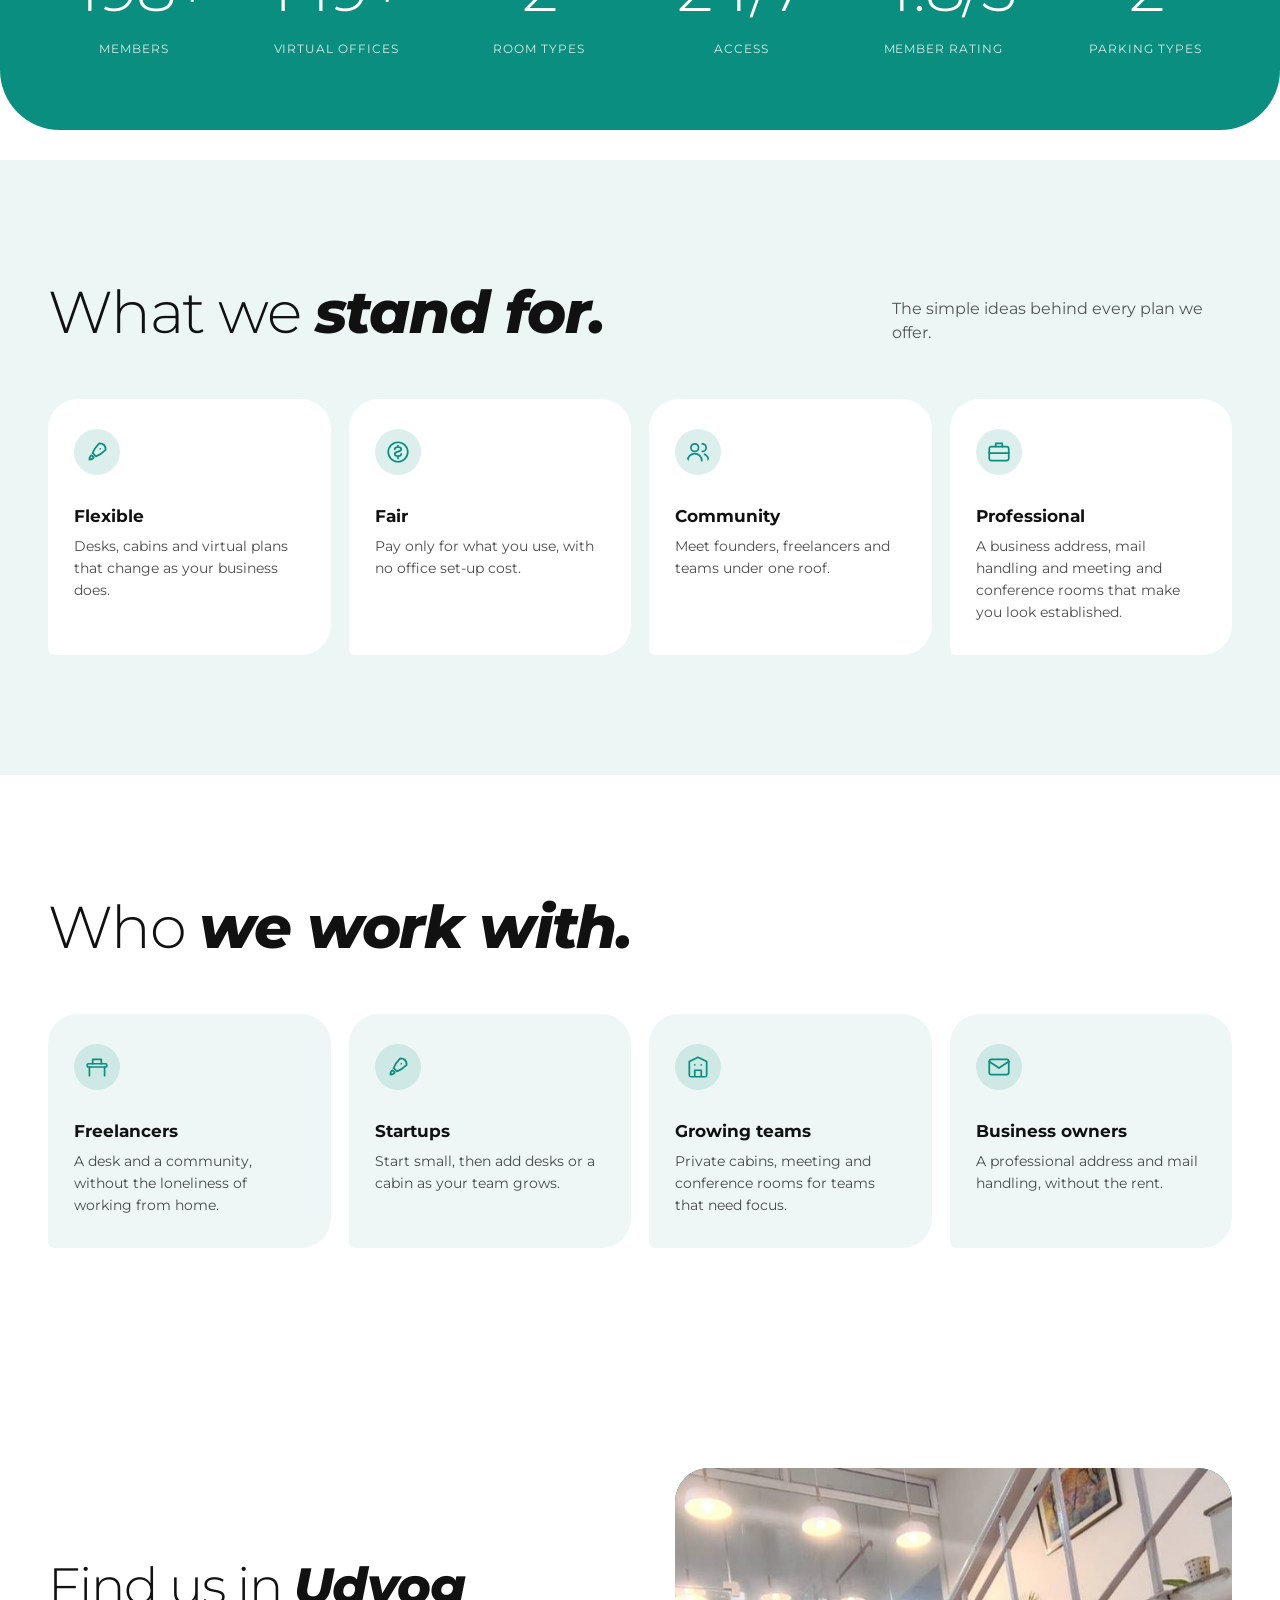
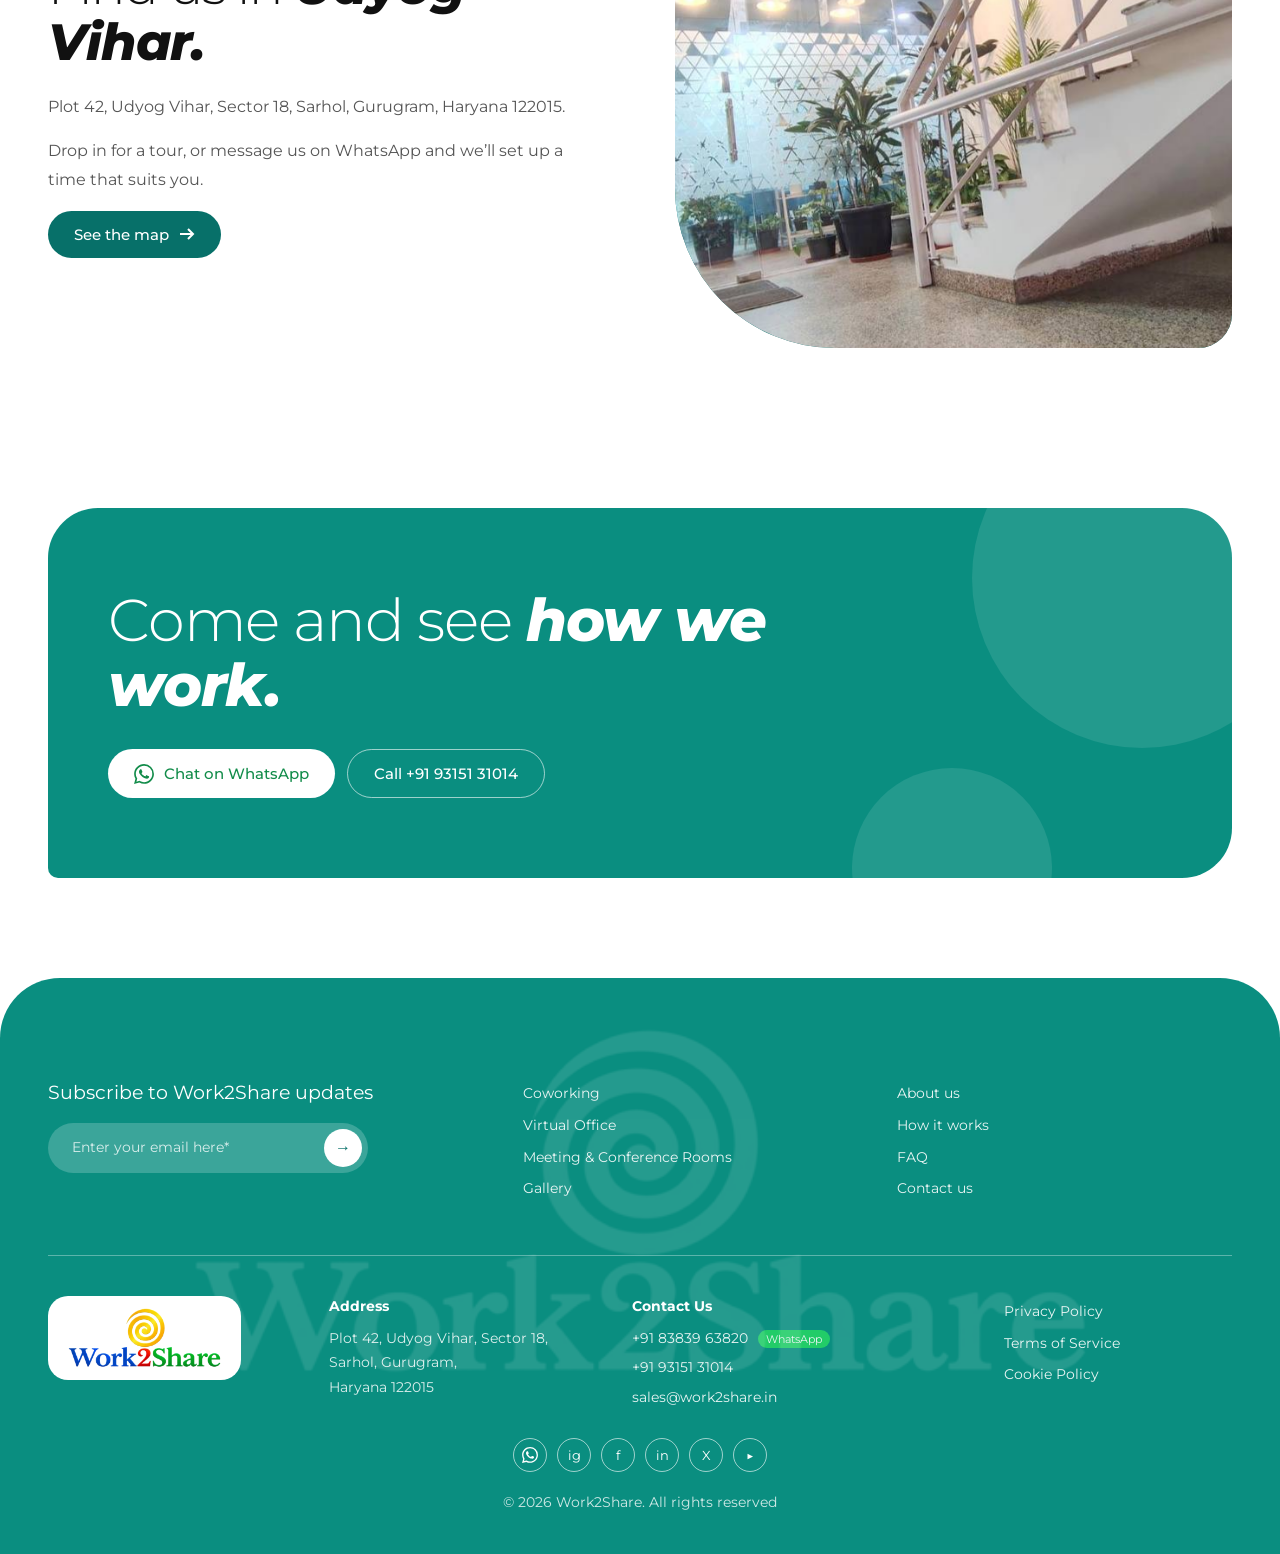
==== commit 925a67ca: "Update Work2Share website Co-authored-by: Copilot <223556219+Copilot@users.noreply.github.com>" ====
--- a/about.html
+++ b/about.html
@@ -5,32 +5,33 @@
 <meta name="viewport" content="width=device-width, initial-scale=1, viewport-fit=cover">
 <meta name="description" content="Work2Share offers coworking spaces and virtual offices for freelancers, startups and growing companies in Udyog Vihar, Gurugram.">
 <title>About Us – Work2Share</title>
-<link href="https://fonts.googleapis.com/css2?family=Montserrat:ital,wght@0,300;0,400;0,500;0,700;0,800;1,700;1,800&display=swap" rel="stylesheet">
-<script>try{if(sessionStorage.getItem('w2sTheme')==='dark')document.documentElement.classList.add('dk')}catch(e){}</script>
+<link rel="preconnect" href="https://fonts.googleapis.com"><link rel="preconnect" href="https://fonts.gstatic.com" crossorigin><link rel="stylesheet" href="https://fonts.googleapis.com/css2?family=Montserrat:ital,wght@0,300;0,400;0,500;0,700;0,800;1,700;1,800&display=swap" media="print" onload="this.media='all'"><noscript><link rel="stylesheet" href="https://fonts.googleapis.com/css2?family=Montserrat:ital,wght@0,300;0,400;0,500;0,700;0,800;1,700;1,800&display=swap"></noscript>
 <link rel="stylesheet" href="css/style.css">
 <link rel="stylesheet" href="css/fx.css">
+<link rel="stylesheet" href="css/modal.css">
 </head>
 <body class="pg">
 <div id="bar"></div>
 <header id="hd"><div class="nav">
-<a class="logo" href="index.html" aria-label="Work2Share home"><img src="assets/logo.webp" alt="Work2Share"></a>
-<ul class="pills" id="pl"><li><a href="about.html" aria-current="page">About Us</a></li><li class="dd"><a href="index.html#offer">Solutions</a><ul class="dm"><li><a href="coworking.html">Coworking</a></li><li><a href="virtual-office.html">Virtual Office</a></li><li><a href="meeting-rooms.html">Meeting Rooms</a></li></ul></li><li><a href="gallery.html">Gallery</a></li><li><a href="contact.html#location">Location</a></li><li><a href="contact.html">Contact</a></li></ul>
-<div style="display:flex;gap:10px;align-items:center"><button class="tog" id="th" aria-label="Toggle theme">◐</button><a class="btn cta" href="https://wa.me/918383963820?text=Hi%20Work2Share,%20I%20would%20like%20to%20know%20more" target="_blank" rel="noopener"><span>Connect with us</span></a><button class="tog burger" id="bg" aria-label="Menu">☰</button></div>
+<a class="logo" href="index.html" aria-label="Work2Share home"><img decoding="async" src="assets/logo.webp" alt="Work2Share"></a>
+<ul class="pills" id="pl"><li><a href="about.html" aria-current="page">About Us</a></li><li class="dd"><a href="index.html#offer">Solutions</a><ul class="dm"><li><a href="coworking.html">Coworking</a></li><li><a href="virtual-office.html">Virtual Office</a></li><li><a href="meeting-rooms.html">Meeting &amp; Conference Rooms</a></li></ul></li><li><a href="gallery.html">Gallery</a></li><li><a href="contact.html">Contact</a></li></ul>
+<div style="display:flex;gap:10px;align-items:center"><a class="btn cta" href="https://wa.me/918383963820?text=Hi%20Work2Share,%20I%20would%20like%20to%20know%20more" target="_blank" rel="noopener"><span>Connect with us</span></a><button class="tog burger" id="bg" aria-label="Menu">☰</button></div>
 </div></header>
 <main>
 <section class="ph-hero"><div class="blob b1"></div><div class="blob b2"></div><div class="wrap phh">
 <div><nav class="crumb" aria-label="Breadcrumb"><a href="index.html">Home</a><i>/</i><span>About us</span></nav><h1>We make workspaces <em>work for everyone.</em></h1><p class="lead">Work2Share offers coworking spaces and virtual offices for freelancers, startups and growing companies in Udyog Vihar, Gurugram.</p><div class="hbtns on"><a class="btn wa-b" href="https://wa.me/918383963820?text=Hi%20Work2Share,%20I%20want%20to%20book%20a%20tour" target="_blank" rel="noopener"><svg viewBox="0 0 24 24" fill="currentColor" aria-hidden="true"><path d="M17.472 14.382c-.297-.149-1.758-.867-2.03-.967-.273-.099-.471-.148-.67.15-.197.297-.767.966-.94 1.164-.173.199-.347.223-.644.075-.297-.15-1.255-.463-2.39-1.475-.883-.788-1.48-1.761-1.653-2.059-.173-.297-.018-.458.13-.606.134-.133.298-.347.446-.52.149-.174.198-.298.298-.497.099-.198.05-.371-.025-.52-.075-.149-.669-1.612-.916-2.207-.242-.579-.487-.5-.669-.51-.173-.008-.371-.01-.57-.01-.198 0-.52.074-.792.372-.272.297-1.04 1.016-1.04 2.479 0 1.462 1.065 2.875 1.213 3.074.149.198 2.096 3.2 5.077 4.487.709.306 1.262.489 1.694.625.712.227 1.36.195 1.871.118.571-.085 1.758-.719 2.006-1.413.248-.694.248-1.289.173-1.413-.074-.124-.272-.198-.57-.347m-5.421 7.403h-.004a9.87 9.87 0 01-5.031-1.378l-.361-.214-3.741.982.998-3.648-.235-.374a9.86 9.86 0 01-1.51-5.26c.001-5.45 4.436-9.884 9.888-9.884 2.64 0 5.122 1.03 6.988 2.898a9.825 9.825 0 012.893 6.994c-.003 5.45-4.437 9.884-9.885 9.884m8.413-18.297A11.815 11.815 0 0012.05 0C5.495 0 .16 5.335.157 11.892c0 2.096.547 4.142 1.588 5.945L.057 24l6.305-1.654a11.882 11.882 0 005.683 1.448h.005c6.554 0 11.89-5.335 11.893-11.893a11.821 11.821 0 00-3.48-8.413z"/></svg><span>Book a tour</span></a><a class="btn" href="gallery.html"><span>See the spaces</span><svg viewBox="0 0 16 16" fill="none" stroke="currentColor" stroke-width="2"><path d="M1 8h13M9 3l5 5-5 5"/></svg></a></div></div>
-<div class="phv"><figure class="pimg archi"><img data-g="assets/gallery/6" alt="" loading="lazy"></figure><div class="chip-f c1"><i></i>Udyog Vihar, Gurugram</div><a class="chip-f c2" href="https://wa.me/918383963820" target="_blank" rel="noopener"><i></i>Chat with us on WhatsApp</a></div></div></section><section class="split"><div class="wrap sp"><div class="rv"><figure class="pimg leafsh"><img data-g="assets/gallery/9" alt="" loading="lazy"></figure></div><div class="rv"><h2>Offices shouldn’t come with <em>overheads.</em></h2><p>Setting up an office takes money, time and a lot of paperwork. We built Work2Share so you can skip all that and focus on your work, and on the people you share it with.</p><p>Come in for a desk, or just use our address and work from anywhere. Either way, you get a professional base that grows with you.</p><ul class="ticks"><li>Plans by the day, month or year</li><li>Pay only for what you need</li><li>A friendly, helpful community</li></ul></div></div></section><section class="sband"><div class="wrap"><div class="sb"><div class="rv"><b data-n="500" data-d="0" data-s="+">0</b><span>MEMBERS</span></div><div class="rv"><b data-n="150" data-d="0" data-s="+">0</b><span>VIRTUAL OFFICES</span></div><div class="rv"><b data-n="10" data-d="0" data-s="+">0</b><span>MEETING ROOMS</span></div><div class="rv"><b data-n="24" data-d="0" data-s="/7">0</b><span>ACCESS</span></div><div class="rv"><b data-n="4.8" data-d="1" data-s="/5">0</b><span>MEMBER RATING</span></div></div></div></section><section class="amen"><div class="wrap"><div class="amh rv"><h2>What we <em>stand for.</em></h2><p>The simple ideas behind every plan we offer.</p></div><div class="agrid c4"><article class="at rv" style="--d:0.0s"><svg viewBox="0 0 24 24" fill="none" stroke="currentColor" stroke-width="1.6" stroke-linecap="round" stroke-linejoin="round" aria-hidden="true"><path d="M5 19c0-3 2-4 2-4l2 2s-1 2-4 2zM14 4c4 0 6 2 6 6-3 3-6 5-9 6l-3-3c1-3 3-6 6-9zM15 9h.01"/></svg><h3>Flexible</h3><p>Desks, cabins and virtual plans that change as your business does.</p></article><article class="at rv" style="--d:0.07s"><svg viewBox="0 0 24 24" fill="none" stroke="currentColor" stroke-width="1.6" stroke-linecap="round" stroke-linejoin="round" aria-hidden="true"><circle cx="12" cy="12" r="9"/><path d="M9 9.5c0-1.4 1.3-2 3-2s3 .7 3 2-1.3 1.8-3 2.2-3 .8-3 2.1 1.3 2 3 2 3-.6 3-2M12 6v1.5M12 16.5V18"/></svg><h3>Fair</h3><p>Pay only for what you use, with no office set-up cost.</p></article><article class="at rv" style="--d:0.14s"><svg viewBox="0 0 24 24" fill="none" stroke="currentColor" stroke-width="1.6" stroke-linecap="round" stroke-linejoin="round" aria-hidden="true"><circle cx="9" cy="8" r="3.5"/><path d="M2.5 20a6.5 6.5 0 0 1 13 0M16 4.5a3.5 3.5 0 0 1 0 7M18 14a6 6 0 0 1 3.5 6"/></svg><h3>Community</h3><p>Meet founders, freelancers and teams under one roof.</p></article><article class="at rv" style="--d:0.21000000000000002s"><svg viewBox="0 0 24 24" fill="none" stroke="currentColor" stroke-width="1.6" stroke-linecap="round" stroke-linejoin="round" aria-hidden="true"><rect x="3" y="7" width="18" height="13" rx="2"/><path d="M9 7V4h6v3M3 13h18"/></svg><h3>Professional</h3><p>A business address, mail handling and meeting rooms that make you look established.</p></article></div></div></section><section class="amen plain"><div class="wrap"><div class="amh rv"><h2>Who <em>we work with.</em></h2></div><div class="agrid c4"><article class="at rv" style="--d:0.0s"><svg viewBox="0 0 24 24" fill="none" stroke="currentColor" stroke-width="1.6" stroke-linecap="round" stroke-linejoin="round" aria-hidden="true"><rect x="3" y="9" width="18" height="3" rx="1"/><path d="M5 12v8M19 12v8M8 9V5h8v4"/></svg><h3>Freelancers</h3><p>A desk and a community, without the loneliness of working from home.</p></article><article class="at rv" style="--d:0.07s"><svg viewBox="0 0 24 24" fill="none" stroke="currentColor" stroke-width="1.6" stroke-linecap="round" stroke-linejoin="round" aria-hidden="true"><path d="M5 19c0-3 2-4 2-4l2 2s-1 2-4 2zM14 4c4 0 6 2 6 6-3 3-6 5-9 6l-3-3c1-3 3-6 6-9zM15 9h.01"/></svg><h3>Startups</h3><p>Start small, then add desks or a cabin as your team grows.</p></article><article class="at rv" style="--d:0.14s"><svg viewBox="0 0 24 24" fill="none" stroke="currentColor" stroke-width="1.6" stroke-linecap="round" stroke-linejoin="round" aria-hidden="true"><path d="M4 21V7l8-4 8 4v14zM9 21v-6h6v6M9 10h.01M15 10h.01"/></svg><h3>Growing teams</h3><p>Private cabins and meeting rooms for teams that need focus.</p></article><article class="at rv" style="--d:0.21000000000000002s"><svg viewBox="0 0 24 24" fill="none" stroke="currentColor" stroke-width="1.6" stroke-linecap="round" stroke-linejoin="round" aria-hidden="true"><rect x="3" y="5" width="18" height="14" rx="2"/><path d="m3 7 9 6 9-6"/></svg><h3>Business owners</h3><p>A professional address and mail handling, without the rent.</p></article></div></div></section><section class="split rev"><div class="wrap sp"><div class="rv"><figure class="pimg blobby"><img data-g="assets/gallery/12" alt="" loading="lazy"></figure></div><div class="rv"><h2>Find us in <em>Udyog Vihar.</em></h2><p>Plot 42, Udyog Vihar, Sector 18, Sarhol, Gurugram, Haryana 122015.</p><p>Drop in for a tour, or message us on WhatsApp and we’ll set up a time that suits you.</p><a class="btn" href="contact.html#location"><span>See the map</span><svg viewBox="0 0 16 16" fill="none" stroke="currentColor" stroke-width="2"><path d="M1 8h13M9 3l5 5-5 5"/></svg></a></div></div></section><section class="bigcta"><div class="wrap"><div class="bc rv"><h2>Come and see <em>how we work.</em></h2><div class="hbtns on"><a class="btn wht wa-b2" href="https://wa.me/918383963820?text=Hi%20Work2Share,%20I%20want%20to%20book%20a%20tour" target="_blank" rel="noopener"><svg viewBox="0 0 24 24" fill="currentColor" aria-hidden="true"><path d="M17.472 14.382c-.297-.149-1.758-.867-2.03-.967-.273-.099-.471-.148-.67.15-.197.297-.767.966-.94 1.164-.173.199-.347.223-.644.075-.297-.15-1.255-.463-2.39-1.475-.883-.788-1.48-1.761-1.653-2.059-.173-.297-.018-.458.13-.606.134-.133.298-.347.446-.52.149-.174.198-.298.298-.497.099-.198.05-.371-.025-.52-.075-.149-.669-1.612-.916-2.207-.242-.579-.487-.5-.669-.51-.173-.008-.371-.01-.57-.01-.198 0-.52.074-.792.372-.272.297-1.04 1.016-1.04 2.479 0 1.462 1.065 2.875 1.213 3.074.149.198 2.096 3.2 5.077 4.487.709.306 1.262.489 1.694.625.712.227 1.36.195 1.871.118.571-.085 1.758-.719 2.006-1.413.248-.694.248-1.289.173-1.413-.074-.124-.272-.198-.57-.347m-5.421 7.403h-.004a9.87 9.87 0 01-5.031-1.378l-.361-.214-3.741.982.998-3.648-.235-.374a9.86 9.86 0 01-1.51-5.26c.001-5.45 4.436-9.884 9.888-9.884 2.64 0 5.122 1.03 6.988 2.898a9.825 9.825 0 012.893 6.994c-.003 5.45-4.437 9.884-9.885 9.884m8.413-18.297A11.815 11.815 0 0012.05 0C5.495 0 .16 5.335.157 11.892c0 2.096.547 4.142 1.588 5.945L.057 24l6.305-1.654a11.882 11.882 0 005.683 1.448h.005c6.554 0 11.89-5.335 11.893-11.893a11.821 11.821 0 00-3.48-8.413z"/></svg><span>Chat on WhatsApp</span></a><a class="btn ghost" href="tel:+919315131014"><span>Call +91 93151 31014</span></a></div><span class="orb o1"></span><span class="orb o2"></span></div></div></section>
+<div class="phv"><figure class="pimg archi"><img decoding="async" data-g="assets/gallery/6" alt="" loading="lazy"></figure><div class="chip-f c1"><i></i>Udyog Vihar, Gurugram</div><a class="chip-f c2" href="https://wa.me/918383963820" target="_blank" rel="noopener"><i></i>Chat with us on WhatsApp</a></div></div></section><section class="split"><div class="wrap sp"><div class="rv"><figure class="pimg leafsh"><img decoding="async" data-g="assets/gallery/9" alt="" loading="lazy"></figure></div><div class="rv"><h2>Offices shouldn’t come with <em>overheads.</em></h2><p>Setting up an office takes money, time and a lot of paperwork. We built Work2Share so you can skip all that and focus on your work, and on the people you share it with.</p><p>Come in for a desk, or just use our address and work from anywhere. Either way, you get a professional base that grows with you.</p><ul class="ticks"><li>Plans by the day, month or year</li><li>Pay only for what you need</li><li>A friendly, helpful community</li></ul></div></div></section><section class="sband"><div class="wrap"><div class="sb"><div class="rv"><b data-n="500" data-d="0" data-s="+">0</b><span>MEMBERS</span></div><div class="rv"><b data-n="150" data-d="0" data-s="+">0</b><span>VIRTUAL OFFICES</span></div><div class="rv"><b data-n="2" data-d="0" data-s="">0</b><span>ROOM TYPES</span></div><div class="rv"><b data-n="24" data-d="0" data-s="/7">0</b><span>ACCESS</span></div><div class="rv"><b data-n="4.8" data-d="1" data-s="/5">0</b><span>MEMBER RATING</span></div><div class="rv"><b data-n="2" data-d="0" data-s="">0</b><span>PARKING TYPES</span></div></div></div></section><section class="amen"><div class="wrap"><div class="amh rv"><h2>What we <em>stand for.</em></h2><p>The simple ideas behind every plan we offer.</p></div><div class="agrid c4"><article class="at rv" style="--d:0.0s"><svg viewBox="0 0 24 24" fill="none" stroke="currentColor" stroke-width="1.6" stroke-linecap="round" stroke-linejoin="round" aria-hidden="true"><path d="M5 19c0-3 2-4 2-4l2 2s-1 2-4 2zM14 4c4 0 6 2 6 6-3 3-6 5-9 6l-3-3c1-3 3-6 6-9zM15 9h.01"/></svg><h3>Flexible</h3><p>Desks, cabins and virtual plans that change as your business does.</p></article><article class="at rv" style="--d:0.07s"><svg viewBox="0 0 24 24" fill="none" stroke="currentColor" stroke-width="1.6" stroke-linecap="round" stroke-linejoin="round" aria-hidden="true"><circle cx="12" cy="12" r="9"/><path d="M9 9.5c0-1.4 1.3-2 3-2s3 .7 3 2-1.3 1.8-3 2.2-3 .8-3 2.1 1.3 2 3 2 3-.6 3-2M12 6v1.5M12 16.5V18"/></svg><h3>Fair</h3><p>Pay only for what you use, with no office set-up cost.</p></article><article class="at rv" style="--d:0.14s"><svg viewBox="0 0 24 24" fill="none" stroke="currentColor" stroke-width="1.6" stroke-linecap="round" stroke-linejoin="round" aria-hidden="true"><circle cx="9" cy="8" r="3.5"/><path d="M2.5 20a6.5 6.5 0 0 1 13 0M16 4.5a3.5 3.5 0 0 1 0 7M18 14a6 6 0 0 1 3.5 6"/></svg><h3>Community</h3><p>Meet founders, freelancers and teams under one roof.</p></article><article class="at rv" style="--d:0.21000000000000002s"><svg viewBox="0 0 24 24" fill="none" stroke="currentColor" stroke-width="1.6" stroke-linecap="round" stroke-linejoin="round" aria-hidden="true"><rect x="3" y="7" width="18" height="13" rx="2"/><path d="M9 7V4h6v3M3 13h18"/></svg><h3>Professional</h3><p>A business address, mail handling and meeting and conference rooms that make you look established.</p></article></div></div></section><section class="amen plain"><div class="wrap"><div class="amh rv"><h2>Who <em>we work with.</em></h2></div><div class="agrid c4"><article class="at rv" style="--d:0.0s"><svg viewBox="0 0 24 24" fill="none" stroke="currentColor" stroke-width="1.6" stroke-linecap="round" stroke-linejoin="round" aria-hidden="true"><rect x="3" y="9" width="18" height="3" rx="1"/><path d="M5 12v8M19 12v8M8 9V5h8v4"/></svg><h3>Freelancers</h3><p>A desk and a community, without the loneliness of working from home.</p></article><article class="at rv" style="--d:0.07s"><svg viewBox="0 0 24 24" fill="none" stroke="currentColor" stroke-width="1.6" stroke-linecap="round" stroke-linejoin="round" aria-hidden="true"><path d="M5 19c0-3 2-4 2-4l2 2s-1 2-4 2zM14 4c4 0 6 2 6 6-3 3-6 5-9 6l-3-3c1-3 3-6 6-9zM15 9h.01"/></svg><h3>Startups</h3><p>Start small, then add desks or a cabin as your team grows.</p></article><article class="at rv" style="--d:0.14s"><svg viewBox="0 0 24 24" fill="none" stroke="currentColor" stroke-width="1.6" stroke-linecap="round" stroke-linejoin="round" aria-hidden="true"><path d="M4 21V7l8-4 8 4v14zM9 21v-6h6v6M9 10h.01M15 10h.01"/></svg><h3>Growing teams</h3><p>Private cabins, meeting and conference rooms for teams that need focus.</p></article><article class="at rv" style="--d:0.21000000000000002s"><svg viewBox="0 0 24 24" fill="none" stroke="currentColor" stroke-width="1.6" stroke-linecap="round" stroke-linejoin="round" aria-hidden="true"><rect x="3" y="5" width="18" height="14" rx="2"/><path d="m3 7 9 6 9-6"/></svg><h3>Business owners</h3><p>A professional address and mail handling, without the rent.</p></article></div></div></section><section class="split rev"><div class="wrap sp"><div class="rv"><figure class="pimg blobby"><img decoding="async" data-g="assets/gallery/12" alt="" loading="lazy"></figure></div><div class="rv"><h2>Find us in <em>Udyog Vihar.</em></h2><p>Plot 42, Udyog Vihar, Sector 18, Sarhol, Gurugram, Haryana 122015.</p><p>Drop in for a tour, or message us on WhatsApp and we’ll set up a time that suits you.</p><a class="btn" href="contact.html"><span>See the map</span><svg viewBox="0 0 16 16" fill="none" stroke="currentColor" stroke-width="2"><path d="M1 8h13M9 3l5 5-5 5"/></svg></a></div></div></section><section class="bigcta"><div class="wrap"><div class="bc rv"><h2>Come and see <em>how we work.</em></h2><div class="hbtns on"><a class="btn wht wa-b2" href="https://wa.me/918383963820?text=Hi%20Work2Share,%20I%20want%20to%20book%20a%20tour" target="_blank" rel="noopener"><svg viewBox="0 0 24 24" fill="currentColor" aria-hidden="true"><path d="M17.472 14.382c-.297-.149-1.758-.867-2.03-.967-.273-.099-.471-.148-.67.15-.197.297-.767.966-.94 1.164-.173.199-.347.223-.644.075-.297-.15-1.255-.463-2.39-1.475-.883-.788-1.48-1.761-1.653-2.059-.173-.297-.018-.458.13-.606.134-.133.298-.347.446-.52.149-.174.198-.298.298-.497.099-.198.05-.371-.025-.52-.075-.149-.669-1.612-.916-2.207-.242-.579-.487-.5-.669-.51-.173-.008-.371-.01-.57-.01-.198 0-.52.074-.792.372-.272.297-1.04 1.016-1.04 2.479 0 1.462 1.065 2.875 1.213 3.074.149.198 2.096 3.2 5.077 4.487.709.306 1.262.489 1.694.625.712.227 1.36.195 1.871.118.571-.085 1.758-.719 2.006-1.413.248-.694.248-1.289.173-1.413-.074-.124-.272-.198-.57-.347m-5.421 7.403h-.004a9.87 9.87 0 01-5.031-1.378l-.361-.214-3.741.982.998-3.648-.235-.374a9.86 9.86 0 01-1.51-5.26c.001-5.45 4.436-9.884 9.888-9.884 2.64 0 5.122 1.03 6.988 2.898a9.825 9.825 0 012.893 6.994c-.003 5.45-4.437 9.884-9.885 9.884m8.413-18.297A11.815 11.815 0 0012.05 0C5.495 0 .16 5.335.157 11.892c0 2.096.547 4.142 1.588 5.945L.057 24l6.305-1.654a11.882 11.882 0 005.683 1.448h.005c6.554 0 11.89-5.335 11.893-11.893a11.821 11.821 0 00-3.48-8.413z"/></svg><span>Chat on WhatsApp</span></a><a class="btn ghost" href="tel:+919315131014"><span>Call +91 93151 31014</span></a></div><span class="orb o1"></span><span class="orb o2"></span></div></div></section>
 </main>
 <footer id="footer"><div class="wrap">
 <div class="fg"><div><p style="font-size:1.2rem">Subscribe to Work2Share updates</p><form class="nl" onsubmit="return false"><input placeholder="Enter your email here*" aria-label="Email"><button aria-label="Subscribe">→</button></form></div>
-<div><a href="coworking.html">Coworking</a><a href="virtual-office.html">Virtual Office</a><a href="meeting-rooms.html">Meeting Rooms</a><a href="gallery.html">Gallery</a></div><div><a href="about.html">About us</a><a href="index.html#how">How it works</a><a href="faq.html">FAQ</a><a href="contact.html">Contact us</a></div></div>
-<div class="f2"><a class="flogo" href="index.html#top"><img src="assets/logo.webp" alt="Work2Share"></a><div><strong>Address</strong><p class="fa">Plot 42, Udyog Vihar, Sector 18,<br>Sarhol, Gurugram,<br>Haryana 122015</p></div><div class="fcon"><strong>Contact Us</strong><a href="https://wa.me/918383963820" target="_blank" rel="noopener">+91 83839 63820 <small>WhatsApp</small></a><a href="tel:+919315131014">+91 93151 31014</a><a href="mailto:sales@work2share.in">sales@work2share.in</a></div><div><a href="#">Privacy Policy</a><a href="#">Terms of Service</a><a href="#">Cookie Policy</a></div></div>
-<div class="big" aria-hidden="true">work2share</div>
+<div><a href="coworking.html">Coworking</a><a href="virtual-office.html">Virtual Office</a><a href="meeting-rooms.html">Meeting &amp; Conference Rooms</a><a href="gallery.html">Gallery</a></div><div><a href="about.html">About us</a><a href="index.html#how">How it works</a><a href="faq.html">FAQ</a><a href="contact.html">Contact us</a></div></div>
+<div class="f2"><a class="flogo" href="index.html#top"><img decoding="async" src="assets/logo.webp" alt="Work2Share"></a><div><strong>Address</strong><p class="fa">Plot 42, Udyog Vihar, Sector 18,<br>Sarhol, Gurugram,<br>Haryana 122015</p></div><div class="fcon"><strong>Contact Us</strong><a href="https://wa.me/918383963820" target="_blank" rel="noopener">+91 83839 63820 <small>WhatsApp</small></a><a href="tel:+919315131014">+91 93151 31014</a><a href="mailto:sales@work2share.in">sales@work2share.in</a></div><div><a href="#">Privacy Policy</a><a href="#">Terms of Service</a><a href="#">Cookie Policy</a></div></div>
+<div class="big" aria-hidden="true"><img decoding="async" src="assets/logo.webp" alt=""></div>
 <div class="soc"><a href="https://wa.me/918383963820" target="_blank" rel="noopener" aria-label="WhatsApp"><svg viewBox="0 0 24 24" fill="currentColor" aria-hidden="true"><path d="M17.472 14.382c-.297-.149-1.758-.867-2.03-.967-.273-.099-.471-.148-.67.15-.197.297-.767.966-.94 1.164-.173.199-.347.223-.644.075-.297-.15-1.255-.463-2.39-1.475-.883-.788-1.48-1.761-1.653-2.059-.173-.297-.018-.458.13-.606.134-.133.298-.347.446-.52.149-.174.198-.298.298-.497.099-.198.05-.371-.025-.52-.075-.149-.669-1.612-.916-2.207-.242-.579-.487-.5-.669-.51-.173-.008-.371-.01-.57-.01-.198 0-.52.074-.792.372-.272.297-1.04 1.016-1.04 2.479 0 1.462 1.065 2.875 1.213 3.074.149.198 2.096 3.2 5.077 4.487.709.306 1.262.489 1.694.625.712.227 1.36.195 1.871.118.571-.085 1.758-.719 2.006-1.413.248-.694.248-1.289.173-1.413-.074-.124-.272-.198-.57-.347m-5.421 7.403h-.004a9.87 9.87 0 01-5.031-1.378l-.361-.214-3.741.982.998-3.648-.235-.374a9.86 9.86 0 01-1.51-5.26c.001-5.45 4.436-9.884 9.888-9.884 2.64 0 5.122 1.03 6.988 2.898a9.825 9.825 0 012.893 6.994c-.003 5.45-4.437 9.884-9.885 9.884m8.413-18.297A11.815 11.815 0 0012.05 0C5.495 0 .16 5.335.157 11.892c0 2.096.547 4.142 1.588 5.945L.057 24l6.305-1.654a11.882 11.882 0 005.683 1.448h.005c6.554 0 11.89-5.335 11.893-11.893a11.821 11.821 0 00-3.48-8.413z"/></svg></a><a href="#" aria-label="Instagram">ig</a><a href="#" aria-label="Facebook">f</a><a href="#" aria-label="LinkedIn">in</a><a href="#" aria-label="X">X</a><a href="#" aria-label="YouTube">▶</a></div><p style="text-align:center;opacity:.8;margin-top:20px">© 2026 Work2Share. All rights reserved</p>
 </div></footer>
-<script src="js/page.js"></script>
-<script src="js/common.js"></script>
-<script src="js/fx.js"></script>
+<script src="js/page.js" defer></script>
+<script src="js/common.js" defer></script>
+<script src="js/fx.js" defer></script>
+<script src="js/modal.js" defer></script>
 </body>
 </html>
--- a/css/style.css
+++ b/css/style.css
@@ -0,0 +1,711 @@
+:root{--ink:#111;--bg:#fff;--teal:#077069;--teal2:#0a8e80;--grey:#c8c6c3;--mute:#555;--lamp:#f2f6d6;--yellow:#e6b422;--card:#fff;color-scheme:light}
+*{box-sizing:border-box;margin:0}
+html{scroll-behavior:smooth;scroll-padding-top:90px}
+:root{padding-top:env(safe-area-inset-top,0px);padding-bottom:env(safe-area-inset-bottom,0px)}
+body{font-family:Montserrat,system-ui,sans-serif;background:var(--bg);color:var(--ink);overflow-x:hidden;line-height:1.5}
+em{font-style:italic;font-weight:800}
+h1,h2{font-weight:300;line-height:1.1;letter-spacing:-.02em}
+.eyebrow{font-size:.8rem;letter-spacing:.04em;margin-bottom:14px;display:block;opacity:.8}
+.btn{white-space:nowrap;display:inline-flex;gap:10px;align-items:center;background:var(--teal);color:#fff;border:0;border-radius:99px;padding:14px 26px;font:500 .95rem Montserrat,sans-serif;cursor:pointer;text-decoration:none;position:relative;overflow:hidden;transition:transform .3s,box-shadow .3s}
+.btn::before{content:"";position:absolute;inset:0;background:var(--ink);transform:translateY(101%);transition:transform .35s}
+.btn:hover::before{transform:none}
+.btn:hover{transform:translateY(-3px);box-shadow:0 12px 24px #0a746655}
+.btn>*{position:relative}
+.btn:hover{color:var(--bg)}
+.btn svg{width:16px;transition:transform .3s}
+.btn:hover svg{transform:translateX(5px)}
+:focus-visible{outline:3px solid var(--teal2);outline-offset:3px}
+.wrap{max-width:1240px;margin:auto;padding:0 28px}
+section{position:relative}
+#bar{position:fixed;top:0;left:0;height:4px;width:0;background:var(--teal2);z-index:100}
+header{position:fixed;inset:0 0 auto 0;z-index:90;padding:calc(18px + env(safe-area-inset-top,0px)) 28px 18px;transition:.4s}
+header.s{background:color-mix(in srgb,var(--bg) 85%,transparent);backdrop-filter:blur(12px);padding-block:10px;box-shadow:0 2px 20px #0001}
+.nav{max-width:1240px;margin:auto;display:flex;align-items:center;justify-content:space-between;gap:20px}
+.logo{font-weight:800;font-size:2.3rem;letter-spacing:-.06em;text-decoration:none;color:var(--ink)}
+.logo i{color:var(--teal2);font-style:normal}
+.pills{display:flex;gap:8px;list-style:none;padding:0}
+.pills a{white-space:nowrap;display:block;padding:9px 18px;border-radius:99px;background:#eeeeec;color:#111;font-size:.82rem;text-decoration:none;transition:.3s}
+.pills a:hover{background:var(--teal);color:#fff;transform:translateY(-2px)}
+.tog{border:0;background:#e9e9e7;border-radius:50%;width:38px;height:38px;cursor:pointer;font-size:1rem}
+.burger{display:none}
+@media(max-width:960px){.pills{position:fixed;inset:70px 16px auto;flex-direction:column;background:var(--card);padding:16px;border-radius:24px;box-shadow:0 20px 50px #0004;transform:translateY(-130%);transition:.45s}
+.pills.o{transform:none}
+.burger{display:block}
+.nav .btn.cta{display:none}
+}
+.hero{min-height:92vh;display:grid;align-items:center;padding:130px 0 60px;overflow:hidden}
+.hero .wrap{display:grid;grid-template-columns:1.1fr 1fr;gap:20px;align-items:center}
+.hero h1{font-size:clamp(2.4rem,5.6vw,5rem)}
+.slides{display:grid}
+.sl{grid-area:1/1;width:100%;opacity:0;transform:translateX(70px);transition:opacity 1.1s,transform 1.1s cubic-bezier(.2,.8,.2,1);pointer-events:none}
+.sl.out{transform:translateX(-90px) scale(1.04)}
+.sl.on{opacity:1;filter:none;transform:none;pointer-events:auto}
+.art{opacity:0;filter:none;transform:translateX(50px) scale(.95);transform-origin:300px 300px;transition:opacity 1.1s,transform 1.1s cubic-bezier(.2,.8,.2,1),filter 1.1s}
+.art.out{transform:translateX(-50px) scale(1.06)}
+.art.on{opacity:1;filter:none;transform:none}
+@media(max-width:860px){.slides{min-height:0}
+}
+.line{display:block;overflow:hidden}
+.line>span{display:block;transform:translateY(110%);animation:up 1s cubic-bezier(.2,.8,.2,1) forwards}
+.line:nth-child(2)>span{animation-delay:.15s}
+@keyframes up{to{transform:none}}
+.hero p{margin:22px 0 28px;font-size:1.1rem;max-width:460px;opacity:0;animation:fade 1s .7s forwards}
+@keyframes fade{to{opacity:1}}
+.dots{display:flex;gap:8px;margin-top:34px}
+.dots b{width:10px;height:10px;border-radius:50%;background:var(--grey);cursor:pointer;transition:.4s}
+.dots b.a{background:var(--teal);width:28px;border-radius:9px}
+.stage{position:relative;aspect-ratio:1;max-width:620px;justify-self:center;width:100%}
+.stage .disc{position:absolute;inset:6% 0 0 8%;border-radius:50%;background:var(--grey);transform:scale(0);animation:pop 1.2s .3s cubic-bezier(.2,1.2,.3,1) forwards}
+@keyframes pop{to{transform:none}}
+.stage svg{position:absolute;inset:0;width:100%;height:100%;overflow:visible}
+.goose{animation:bob 5s ease-in-out infinite;transform-origin:50% 100%}
+@keyframes bob{50%{transform:translateY(-12px) rotate(-1.2deg)}}
+.bird{position:absolute;width:26px;fill:var(--ink);animation:fly linear infinite}
+@keyframes fly{from{transform:translate(-10vw,0)}50%{transform:translate(50vw,-40px)}to{transform:translate(110vw,10px)}}
+.flap{animation:flap .5s ease-in-out infinite alternate;transform-origin:center}
+@keyframes flap{to{transform:scaleY(.4)}}
+.tick{overflow:hidden;white-space:nowrap;background:var(--teal);color:#fff;padding:18px 0;font-size:1.6rem;font-weight:300;margin:0}
+.tick div{display:inline-flex;gap:50px;animation:tickr 100s linear infinite;padding-right:50px}
+.tick em{font-weight:800}
+@keyframes mq{to{transform:translateX(-50%)}}
+@keyframes tickr{from{transform:translateX(-50%)}to{transform:none}}
+.what{padding:150px 0 100px}
+.what h2{font-size:clamp(2rem,4.6vw,4.2rem);max-width:900px;margin-bottom:40px}
+.w{opacity:.15;transition:opacity .4s;display:inline-block;margin-right:.22em}
+.w.on{opacity:1}
+.dicebar{position:relative;height:150px;margin-top:60px}
+.dicebar .track{position:absolute;right:0;top:92px;height:14px;background:var(--teal);width:0;transition:width 1.4s cubic-bezier(.2,.8,.2,1)}
+.dicebar.in .track{width:60%}
+.dicebar svg{position:absolute;top:0;left:0;height:130px;transition:left 1.4s cubic-bezier(.2,.8,.2,1)}
+.dicebar.in svg{left:38%}
+.die{animation:roll 2.4s ease-in-out infinite;transform-origin:center}
+@keyframes roll{50%{transform:rotate(180deg) translateY(-6px)}}
+.mission{padding:100px 0 140px}
+.mission h2{font-size:clamp(2rem,4.2vw,3.8rem);margin-bottom:60px}
+.mgrid{display:grid;grid-template-columns:1fr 1.2fr;gap:50px;align-items:end}
+.mgrid p{font-size:.95rem;margin-bottom:22px;max-width:360px;color:var(--mute)}
+.chip{display:inline-block;background:var(--teal);color:#fff;font-size:.75rem;padding:5px 14px;border-radius:99px;margin-right:8px;font-weight:500}
+.half{position:relative;width:min(100%,520px);aspect-ratio:2/1.1;justify-self:center}
+.half .arc{position:absolute;inset:0 0 auto;aspect-ratio:2/1;background:var(--grey);border-radius:999px 999px 0 0;transform-origin:bottom;transform:scaleY(0);transition:transform 1.3s cubic-bezier(.2,.9,.2,1)}
+.half.in .arc{transform:none}
+.half svg{position:absolute;inset:0;width:100%;height:100%;overflow:visible}
+.leafy{transform-origin:50% 100%;animation:sway 4s ease-in-out infinite alternate}
+@keyframes sway{to{transform:rotate(5deg)}}
+.chop{transform-origin:100% 0;animation:pinch 1.6s ease-in-out infinite alternate}
+@keyframes pinch{to{transform:rotate(-7deg)}}
+.offer{background:var(--teal2);color:#fff;border-radius:60px 60px 0 0;padding:110px 0}
+.offer .wrap{display:grid;grid-template-columns:1fr 1.2fr;gap:40px;align-items:center}
+.offer h2{font-size:clamp(2.6rem,6vw,5.5rem);font-weight:700}
+.panel{background:#fff;color:var(--teal);border-radius:36px;padding:44px;min-height:360px;position:relative;box-shadow:0 30px 60px #0004}
+.panel h3{font-size:1.8rem;font-weight:700}
+.panel h4{font-style:italic;font-weight:400;font-size:1.3rem;margin:6px 0 24px}
+.panel p{line-height:1.7;margin-bottom:28px}
+.panel .btn{background:var(--teal)}
+.tabs{display:flex;gap:8px;margin-bottom:26px}
+.tabs b{width:12px;height:12px;border-radius:50%;background:#0b8f8055;cursor:pointer;transition:.4s}
+.tabs b.a{background:var(--teal);width:34px;border-radius:9px}
+.pc{transition:opacity .35s,transform .35s}
+.pc.x{opacity:0;transform:translateX(30px)}
+.offices{padding:120px 0}
+.ogrid{display:grid;grid-template-columns:1fr 1fr;gap:40px;align-items:center}
+.offices h2{font-size:clamp(2.2rem,5vw,4.5rem)}
+.archwrap{perspective:900px;justify-self:center}
+.arch{width:min(380px,80vw);aspect-ratio:3/4;border-radius:190px 190px 0 0;border:14px solid #8a7d6c;border-bottom:0;background:linear-gradient(#efe9df,#d9cdb8);position:relative;overflow:hidden;transition:transform .2s;box-shadow:0 30px 60px #0003}
+.arch .room{position:absolute;inset:auto 0 0;height:55%;display:grid;place-items:end center}
+.arch .lamp{position:absolute;top:30%;left:26%;width:14px;height:34px;background:#c89b3c;border-radius:6px 6px 14px 14px;box-shadow:0 0 40px 20px #ffe9a888;animation:glow 3s ease-in-out infinite alternate}
+@keyframes glow{to{box-shadow:0 0 60px 34px #ffe9a8aa}}
+.leaf{position:absolute;width:110px;height:230px;background:linear-gradient(160deg,#769d51,#4a6a2c);border-radius:0 100% 0 100%;transform-origin:bottom;animation:sway 3.5s ease-in-out infinite alternate}
+.stats{padding:30px 0 120px}
+.sgrid{display:grid;grid-template-columns:repeat(auto-fit,minmax(180px,1fr));gap:30px;text-align:center}
+.sgrid b{display:block;font-size:clamp(2.6rem,6vw,4.5rem);font-weight:300;color:var(--teal2)}
+.sgrid span{font-size:.9rem;color:var(--mute)}
+.custom{padding:60px 0 140px}
+.custom .wrap{display:flex;align-items:flex-end;justify-content:space-between;gap:30px;flex-wrap:wrap}
+.custom h2{font-size:clamp(2rem,4.4vw,4rem)}
+.custom h2 em{display:inline-block;margin-right:20px}
+.testi{background:var(--teal2);color:#fff;padding:110px 0;overflow:hidden;border-radius:60px}
+.testi .wrap{display:grid;grid-template-columns:.8fr 1.4fr;gap:50px;align-items:center}
+.testi .wrap>div{min-width:0}
+.testi h2{font-size:clamp(2.2rem,4.5vw,4rem);margin-bottom:22px}
+.testi p{font-size:.9rem;max-width:300px;opacity:.9}
+.deck{position:relative;height:440px}
+.tc{position:absolute;inset:0;border-radius:0;padding:40px 56px;display:flex;flex-direction:column;justify-content:space-between;color:#111;background:#f9f9f9;transition:transform .8s cubic-bezier(.2,.8,.2,1),opacity .8s;box-shadow:0 20px 40px #0003}
+.tc:nth-child(2n){background:#d8d6d4}
+.tc:nth-child(3n){background:#c5c1c0}
+.tc q{font-size:1.12rem;line-height:1.65;quotes:none;display:block;max-width:none}
+.tc small{display:block;opacity:.7}
+.tc strong{font-weight:500;display:block}
+.tc .lg{display:table;margin:0 auto 34px;padding:12px 26px;color:#fff;font-weight:800;font-size:1.05rem;letter-spacing:-.02em}
+.ctl{display:flex;gap:14px;align-items:center;justify-content:center;margin-top:34px}
+.ctl button{background:none;border:0;color:#fff;font-size:1.8rem;cursor:pointer;transition:transform .3s}
+.ctl button:hover{transform:scale(1.3)}
+.ctl .d{display:flex;gap:8px}
+.ctl .d b{width:9px;height:9px;border-radius:50%;background:#fff6;transition:.4s}
+.ctl .d b.a{background:#fff;transform:scale(1.4)}
+.contact{padding:140px 0}
+.cgrid{display:grid;grid-template-columns:1fr 1.1fr;gap:40px;align-items:center}
+.lampbox{position:relative;max-width:460px;justify-self:center;width:100%}
+.lampbox svg{width:100%;height:auto;display:block;overflow:visible}
+.lampbox .lit{opacity:0;mix-blend-mode:normal}
+.lampbox .shade{transition:filter .4s}
+.lampbox.in .lit{animation:lampon 2.4s linear .7s forwards,lampbreath 4.5s ease-in-out 3.1s infinite}
+.lampbox.in .shade{animation:shadeon 2.4s linear .7s forwards}
+@keyframes lampon{0%{opacity:0}6%{opacity:1}12%{opacity:0}20%{opacity:.85}26%{opacity:.05}38%{opacity:1}44%{opacity:.25}52%{opacity:.9}58%{opacity:.5}70%,100%{opacity:1}}
+@keyframes lampbreath{0%,100%{opacity:1}50%{opacity:.82}}
+@keyframes shadeon{0%,12%,26%,44%{filter:brightness(1)}6%,20%,38%,52%,70%,100%{filter:brightness(1.2)}}
+.lampbox .ray{opacity:.55;animation:rayshim 5s ease-in-out infinite}
+.lampbox .r2{animation-delay:-1.2s}
+.lampbox .r3{animation-delay:-2.6s}
+.lampbox .r4{animation-delay:-3.8s}
+@keyframes rayshim{0%,100%{opacity:.25}50%{opacity:.75}}
+.lampbox .mote{fill:#fff7b8;opacity:0;animation:mote 6s ease-in-out infinite;filter:drop-shadow(0 0 3px #ffe066)}
+@keyframes mote{0%{opacity:0;transform:translate(0,14px)}25%{opacity:.95}75%{opacity:.8}100%{opacity:0;transform:translate(8px,-46px)}}
+@media(prefers-reduced-motion:reduce){.lampbox .lit{opacity:1}
+}
+.walker{animation:walk 6s ease-in-out infinite alternate}
+@keyframes walk{to{transform:translateX(26px)}}
+.contact h2{font-size:clamp(2.2rem,4.4vw,3.8rem);margin-bottom:40px}
+.row{display:flex;justify-content:space-between;align-items:center;gap:20px;padding:20px 0;border-bottom:1px solid var(--grey);flex-wrap:wrap}
+.row h3{font-size:1.6rem;font-weight:700}
+.row p{font-size:1.05rem}
+footer{background:var(--teal2);color:#fff;border-radius:60px 60px 0 0;padding:90px 0 40px;font-size:.9rem}
+.fg{display:grid;grid-template-columns:1.3fr 1fr 1fr;gap:40px;padding-bottom:50px;border-bottom:1px solid #fff5}
+.fg a,.f2 a{color:#fff;text-decoration:none;display:block;padding:5px 0;opacity:.9;transition:.3s}
+.fg a:hover,.f2 a:hover{opacity:1;transform:translateX(6px)}
+.nl{display:flex;background:#ffffff33;border-radius:99px;padding:6px 6px 6px 22px;margin-top:16px;max-width:320px}
+.nl input{flex:1;background:none;border:0;color:#fff;font:inherit;min-width:0}
+.nl input::placeholder{color:#fffc}
+.nl input:focus{outline:0}
+.nl button{background:#fff;color:var(--teal);border:0;border-radius:50%;width:38px;height:38px;cursor:pointer;font-size:1rem}
+.f2{display:grid;grid-template-columns:1.3fr 1fr 1fr 1fr;gap:30px;padding-top:40px}
+.big{font-size:clamp(2.4rem,11vw,10rem);font-weight:800;letter-spacing:-.07em;line-height:.8;opacity:.12;margin-top:50px;text-align:center}
+.rv{opacity:0;transform:translateY(40px);transition:opacity .9s,transform .9s cubic-bezier(.2,.8,.2,1)}
+.rv.in{opacity:1;transform:none}
+@media(max-width:860px){.hero .wrap,.mgrid,.offer .wrap,.ogrid,.testi .wrap,.cgrid,.fg,.f2{grid-template-columns:1fr}
+.testi,.offer,footer{border-radius:36px 36px 0 0}
+.panel{padding:28px}
+.deck{height:420px}
+.tick{font-size:1.1rem}
+}
+@media(prefers-reduced-motion:reduce){*{animation:none!important;transition:none!important}
+.line>span,.hero p,.stage .disc{transform:none;opacity:1}
+.rv{opacity:1;transform:none}
+.w{opacity:1}
+.dicebar .track{width:60%}
+.half .arc{transform:none}
+}
+.sw{animation:sway 4s ease-in-out infinite alternate}
+.offer .wrap{align-items:start}
+.sticky{position:sticky;top:120px}
+.oc{background:#fff;color:var(--teal);border-radius:36px;padding:42px;margin-bottom:28px;box-shadow:0 24px 50px #0003}
+.oc.rv{transform:translateY(90px) rotate(2deg)}
+.oc.rv.in{transform:none;transition:transform .5s,opacity .9s}
+.oc.in:hover{transform:translateY(-8px) rotate(-.6deg)}
+.oc h3{font-size:1.7rem;font-weight:700}
+.oc h4{font-style:italic;font-weight:400;font-size:1.2rem;margin:4px 0 22px}
+.oc p{line-height:1.7;margin-bottom:26px;font-size:.95rem}
+.dts{display:flex;gap:6px;margin-bottom:22px}
+.dts b{width:9px;height:9px;border-radius:50%;background:#0a8e8066}
+.dts b.a{background:var(--teal)}
+.notsure{padding:30px 0 0}
+.notsure h3{font-size:clamp(1.6rem,3vw,2.5rem);font-weight:300;margin-bottom:26px}
+.notsure em{font-size:1rem;font-weight:400}
+.wht{background:#fff;color:var(--teal)}
+#arch{width:100%;max-width:660px;display:block;overflow:visible;cursor:pointer;transition:transform .25s}
+.archwrap{perspective:1000px;justify-self:center;width:100%}
+.sc{opacity:0;transform:scale(1.3);transform-origin:350px 330px;transition:opacity .9s,transform 1.1s cubic-bezier(.2,.8,.2,1)}
+.sc.on{opacity:1;transform:none}
+.rnm{margin-top:14px;font-weight:700;color:var(--teal)}
+.fgrid{display:grid;grid-template-columns:repeat(3,minmax(0,230px));gap:30px;justify-content:center;position:relative;padding-bottom:30px}
+.fr{background:#fff;border:10px solid #e4e2e1;padding:16px;aspect-ratio:3/4;display:flex;flex-direction:column;box-shadow:0 14px 30px #0002;transform:rotate(var(--r));transition:transform .45s,opacity .9s}
+.fr.rv{transform:translateY(60px) rotate(calc(var(--r)*3));opacity:0}
+.fr.rv.in{transform:rotate(var(--r));opacity:1}
+.fr.in:hover{transform:rotate(0) translateY(-10px) scale(1.05)}
+.fr:nth-child(4){grid-column:1/2;margin-left:60px}
+.fr:nth-child(5){margin-left:60px}
+.fr b{font-size:2.1rem;font-weight:300}
+.fr span{font-size:.7rem;letter-spacing:.06em}
+.fr .pp{margin:auto;height:110px;width:70px}
+.plant{position:absolute;right:-30px;bottom:-40px;width:230px}
+.tw svg{width:200px;display:block}
+.tw .f{transform:translateY(-90px);opacity:0;transition:transform .7s cubic-bezier(.3,1.4,.5,1) calc(var(--i)*.2s),opacity .4s calc(var(--i)*.2s)}
+.tw.in .f{transform:none;opacity:1}
+.dwrap{display:flex;align-items:flex-end}
+.bars{display:flex;align-items:flex-end;height:440px;flex:none}
+.bars i{display:block;width:7px;background:linear-gradient(90deg,#d6d4d3,#fbfbfb 55%,#eeedec);border-right:1px solid #b9b6b5;border-radius:3px 0 0 0;transform-origin:bottom left;transition:height 1s cubic-bezier(.2,.8,.2,1)}
+.bars i:first-child{width:16px;background:#918d8d;border:0;border-radius:6px 0 0 0}
+.bars.fl i{animation:riffle .8s ease calc(var(--k)*.035s)}
+@keyframes riffle{40%{transform:translateX(-8px) skewY(-1.5deg)}}
+.bars i{display:block;height:70%;transition:height 1s cubic-bezier(.2,.8,.2,1)}
+.deck{flex:1;min-width:0;clip-path:inset(0 -100vw 0 0)}
+.soc{display:flex;gap:10px;justify-content:center;margin-top:26px}
+.soc a{width:34px;height:34px;border:1px solid #fff9;border-radius:50%;display:grid;place-items:center;color:#fff;text-decoration:none;font-size:.8rem;transition:.3s}
+.soc a:hover{background:#fff;color:var(--teal2);transform:translateY(-4px)}
+@media(max-width:860px){.sticky{position:static}
+.plant{display:none}
+.fgrid{grid-template-columns:repeat(2,1fr)}
+.fr:nth-child(4),.fr:nth-child(5){margin-left:0;grid-column:auto}
+.bars{display:none}
+.oc{padding:28px}
+}
+.logo img{height:70px;width:auto;display:block}
+.flogo{display:inline-block;background:#fff;border-radius:18px;padding:8px 16px}
+.flogo img{height:44px;width:auto;display:block}
+@media(max-width:960px){.logo img{height:54px}
+}
+html{scroll-padding-top:100px}
+.hero h1{font-size:clamp(2.1rem,3.9vw,3.6rem);line-height:1.12}
+.hero p{font-size:1.05rem;max-width:460px}
+.blob{position:absolute;border-radius:50%;filter:blur(70px);opacity:.35;pointer-events:none;animation:drift 14s ease-in-out infinite alternate}
+.blob.b1{width:520px;height:520px;background:var(--teal2);left:-160px;top:-120px}
+.blob.b2{width:420px;height:420px;background:var(--yellow);right:-120px;bottom:-100px;animation-delay:-6s;opacity:.28}
+@keyframes drift{to{transform:translate(70px,50px) scale(1.15)}}
+.hero .wrap{position:relative;z-index:2}
+.hbtns{display:flex;gap:12px;flex-wrap:wrap;opacity:0;animation:fade 1s .9s forwards}
+.btn.wa-b{background:#1faa59}
+.btn.wa-b svg{width:20px;transition:none}
+.btn.wa-b:hover svg{transform:none}
+.chip-f{position:absolute;display:flex;align-items:center;gap:8px;background:color-mix(in srgb,var(--card) 88%,transparent);color:var(--ink);padding:10px 18px;border-radius:99px;font-size:.82rem;font-weight:500;text-decoration:none;box-shadow:0 14px 34px #0002;animation:bob 6s ease-in-out infinite;z-index:3}
+.chip-f i{width:9px;height:9px;border-radius:50%;background:#1faa59;box-shadow:0 0 0 0 #1faa5988;animation:ping 2s infinite}
+@keyframes ping{70%{box-shadow:0 0 0 10px #1faa5900}100%{box-shadow:0 0 0 0 #1faa5900}}
+.chip-f.c1{left:-2%;top:12%}
+.chip-f.c2{right:-4%;bottom:14%;animation-delay:-2s}
+.chip-f.c3{left:6%;bottom:6%;animation-delay:-4s;font-size:.8rem}
+.chip-f.c3 b{font-size:1.2rem;color:var(--teal2);font-weight:800}
+.wa-float{position:fixed;right:max(18px,env(safe-area-inset-right,0px));bottom:max(18px,env(safe-area-inset-bottom,0px));z-index:95;width:62px;height:62px;border-radius:50%;background:#25d366;color:#fff;display:grid;place-items:center;text-decoration:none;box-shadow:0 12px 30px #25d36688,0 4px 10px #0003;transition:transform .3s;animation:waBob 3.2s ease-in-out infinite}
+.wa-float svg{width:34px;position:relative}
+.wa-float:hover{transform:scale(1.12) rotate(-6deg);animation:none}
+.wa-ring{position:absolute;inset:0;border-radius:50%;border:2px solid #25d366;animation:ring 2.4s ease-out infinite}
+@keyframes ring{to{transform:scale(1.7);opacity:0}}
+@keyframes waBob{50%{transform:translateY(-6px)}}
+.wa-tip{position:absolute;right:76px;white-space:nowrap;background:var(--card);color:var(--ink);padding:10px 16px;border-radius:14px;font-size:.82rem;font-weight:500;box-shadow:0 10px 30px #0003;opacity:0;transform:translateX(12px);pointer-events:none;transition:.4s}
+.wa-float:hover .wa-tip,.wa-float.tip .wa-tip{opacity:1;transform:none}
+.amen{padding:120px 0;background:color-mix(in srgb,var(--teal2) 8%,var(--bg))}
+.amh{display:flex;justify-content:space-between;align-items:end;gap:30px;flex-wrap:wrap;margin-bottom:54px}
+.amh h2{font-size:clamp(2.1rem,4.6vw,4.2rem)}
+.amh p{max-width:340px;color:var(--mute)}
+.agrid{display:grid;grid-template-columns:repeat(4,1fr);gap:18px}
+.at{background:var(--card);border-radius:30px 30px 30px 6px;padding:30px 26px 32px;position:relative;overflow:hidden;transition:opacity .9s,transform .9s cubic-bezier(.2,.8,.2,1) var(--d,0s),background .4s,color .4s,box-shadow .4s}
+.at.in:hover{transform:translateY(-8px);background:var(--teal);color:#fff;box-shadow:0 24px 44px #07706944}
+.at svg{width:46px;height:46px;padding:10px;border-radius:50%;background:color-mix(in srgb,var(--teal2) 14%,transparent);color:var(--teal2);margin-bottom:22px;transition:.4s}
+.at:hover svg{background:#ffffff26;color:#fff;transform:rotate(-8deg) scale(1.1)}
+.at.in:hover{transition-delay:0s}
+.at h3{font-size:1.05rem;font-weight:700;margin-bottom:6px}
+.at p{font-size:.86rem;opacity:.75;line-height:1.6}
+.how{padding:120px 0}
+.how h2{font-size:clamp(2.1rem,4.6vw,4.2rem);margin-bottom:70px;max-width:760px}
+.steps{list-style:none;padding:0;display:grid;grid-template-columns:repeat(4,1fr);gap:26px;position:relative}
+.steps::before{content:"";position:absolute;left:28px;right:28px;top:27px;height:3px;background:var(--grey);border-radius:3px}
+.steps::after{content:"";position:absolute;left:28px;top:27px;height:3px;width:0;background:var(--teal2);border-radius:3px;transition:width 2.4s cubic-bezier(.2,.8,.2,1) .3s}
+.steps.in::after{width:calc(100% - 56px)}
+.steps li{position:relative;z-index:1;padding-top:0}
+.steps span{display:grid;place-items:center;width:56px;height:56px;border-radius:50%;background:var(--bg);border:3px solid var(--teal2);color:var(--teal2);font-weight:800;font-size:1.2rem;margin-bottom:22px;transition:.4s}
+.steps li:hover span{background:var(--teal2);color:#fff;transform:scale(1.12)}
+.steps h3{font-size:1.25rem;font-weight:700;margin-bottom:8px}
+.steps p{font-size:.9rem;color:var(--mute);max-width:240px}
+.faq{padding:100px 0 130px}
+.faq .wrap{display:grid;grid-template-columns:.8fr 1.3fr;gap:60px;align-items:start}
+.faq h2{font-size:clamp(2.1rem,4.2vw,3.8rem);margin-bottom:18px}
+.faq .wrap>div:first-child p{color:var(--mute);margin-bottom:26px;max-width:320px}
+.faq details{border-bottom:1px solid var(--grey)}
+.faq summary{list-style:none;cursor:pointer;display:flex;justify-content:space-between;align-items:center;gap:20px;padding:24px 0;font-size:1.1rem;font-weight:500;transition:color .3s}
+.faq summary::-webkit-details-marker{display:none}
+.faq summary:hover{color:var(--teal2)}
+.faq summary i{flex:none;width:34px;height:34px;border-radius:50%;border:1.5px solid currentColor;position:relative;transition:transform .4s,background .4s}
+.faq summary i::before,.faq summary i::after{content:"";position:absolute;left:50%;top:50%;width:12px;height:1.5px;background:currentColor;transform:translate(-50%,-50%);transition:.4s}
+.faq summary i::after{transform:translate(-50%,-50%) rotate(90deg)}
+.faq details[open] summary i{transform:rotate(180deg);background:var(--teal2);color:#fff;border-color:var(--teal2)}
+.faq details[open] summary i::after{transform:translate(-50%,-50%) rotate(0)}
+.faq details>div{padding:0 54px 26px 0;color:var(--mute);line-height:1.75;animation:fq .5s ease}
+@keyframes fq{from{opacity:0;transform:translateY(-8px)}}
+.gal{padding:130px 0 150px;background:linear-gradient(180deg,var(--bg),color-mix(in srgb,var(--teal2) 9%,var(--bg)))}
+.ghead{display:grid;grid-template-columns:1.2fr 1fr;gap:50px;align-items:end;margin-bottom:56px}
+.ghead h2{font-size:clamp(2.3rem,5vw,4.6rem)}
+.ghead p{color:var(--mute);margin-bottom:26px;max-width:420px}
+.gmos{display:grid;grid-template-columns:1.35fr 1fr 1fr;grid-template-rows:270px 270px;gap:16px;position:relative}
+.gt{position:relative;overflow:hidden;border-radius:30px;cursor:zoom-in;isolation:isolate;background:var(--teal);margin:0;clip-path:inset(100% 0 0 0 round 30px);transition:clip-path 1.2s cubic-bezier(.7,0,.2,1) var(--d,0s)}
+.gt.in{clip-path:inset(0 round 30px)}
+.gt.gbig{grid-row:span 2;border-radius:220px 220px 30px 30px}
+.gt.gbig.in{clip-path:inset(0 round 220px 220px 30px 30px)}
+.gt.gbig{clip-path:inset(100% 0 0 0 round 220px 220px 30px 30px)}
+.gt img,.gt .ph{position:absolute;inset:0;width:100%;height:100%;object-fit:cover}
+.gt img{z-index:1;transform:scale(1.12);transition:transform 1.6s cubic-bezier(.2,.8,.2,1)}
+.gt.in img{transform:scale(1)}
+.gt:hover img{transform:scale(1.09)}
+.gt img.miss{display:none}
+.gt .ph{display:grid;place-items:center;text-align:center;color:#ffffffcc;font-size:.82rem;line-height:1.5;background:radial-gradient(circle at 25% 20%,#ffffff33,transparent 45%),linear-gradient(145deg,var(--teal2),var(--teal) 60%,#054a45)}
+.gt:nth-child(2) .ph{background:radial-gradient(circle at 70% 20%,#ffffff33,transparent 45%),linear-gradient(145deg,#0a8e80,#2f6f5e)}
+.gt:nth-child(3) .ph{background:radial-gradient(circle at 20% 80%,#ffffff2a,transparent 45%),linear-gradient(145deg,#6a8a4a,#0a7a6c)}
+.gt:nth-child(4) .ph{background:radial-gradient(circle at 80% 70%,#ffffff2a,transparent 45%),linear-gradient(145deg,#b58a2a,#0a8e80)}
+.gt .ph small{display:block;opacity:.65;font-size:.7rem;margin-top:4px}
+.gt figcaption{position:absolute;z-index:3;left:18px;bottom:18px;background:#000b;color:#fff;padding:9px 18px;border-radius:99px;font-size:.88rem;font-weight:500;transition:transform .5s,background .4s}
+.gt:hover figcaption{transform:translateY(-4px);background:var(--teal)}
+.gt::after{content:"";position:absolute;inset:0;z-index:2;background:linear-gradient(transparent 55%,#0007);pointer-events:none}
+.stamp{position:absolute;z-index:5;right:-14px;top:-40px;width:116px;height:116px;border-radius:50%;background:var(--yellow);color:#111;display:grid;place-items:center;text-decoration:none;box-shadow:0 14px 30px #0003;transform:scale(0) rotate(-90deg);transition:transform 1s cubic-bezier(.3,1.5,.5,1) .9s}
+.stamp.in{transform:none}
+.stamp svg{position:absolute;inset:6px;animation:spin 16s linear infinite}
+.stamp text{font:700 10.5px Montserrat,sans-serif;letter-spacing:.14em;fill:#111}
+.stamp b{font-size:1.7rem;transition:transform .3s}
+.stamp:hover b{transform:translateX(6px)}
+@keyframes spin{to{transform:rotate(360deg)}}
+.lb{position:fixed;inset:0;z-index:200;background:#050a09ee;backdrop-filter:blur(10px);display:grid;grid-template-columns:70px 1fr 70px;align-items:center;padding:30px 10px;animation:fade2 .3s}
+.lb[hidden]{display:none}
+@keyframes fade2{from{opacity:0}}
+.lb-st{display:grid;place-items:center;height:100%;min-height:0}
+.lb-st img{max-width:100%;max-height:78vh;border-radius:20px;box-shadow:0 30px 80px #000a;animation:lbin .5s cubic-bezier(.2,.8,.2,1)}
+@keyframes lbin{from{opacity:0;transform:scale(.94)}}
+.lb-ph{color:#fffc;text-align:center;padding:80px 50px;border:2px dashed #fff5;border-radius:24px}
+.lb-ph[hidden],.lb-st img[hidden]{display:none}
+.lb button{background:#ffffff1c;color:#fff;border:0;width:48px;height:48px;border-radius:50%;font-size:1.3rem;cursor:pointer;justify-self:center;transition:.3s}
+.lb button:hover{background:var(--teal2);transform:scale(1.1)}
+.lb .lb-x{position:absolute;top:18px;right:18px;z-index:2}
+.lb-c{position:absolute;left:0;right:0;bottom:22px;text-align:center;color:#fff;font-size:.95rem}
+.ccards{display:grid;grid-template-columns:1fr 1fr;gap:14px;margin-bottom:26px}
+.cc{display:flex;align-items:center;gap:14px;padding:18px 20px;border-radius:22px;background:color-mix(in srgb,var(--teal2) 9%,var(--bg));color:var(--ink);text-decoration:none;transition:transform .35s,background .35s,color .35s,box-shadow .35s;min-width:0}
+.cc>svg{flex:none;width:44px;height:44px;padding:10px;border-radius:50%;background:var(--teal2);color:#fff}
+.cc.wa>svg{background:#25d366}
+.cc small{display:block;font-size:.72rem;opacity:.7}
+.cc b{font-size:.95rem;font-weight:700;overflow-wrap:anywhere}
+.cc div{min-width:0}
+.cc:hover{transform:translateY(-5px);background:var(--teal);color:#fff;box-shadow:0 18px 34px #07706944}
+footer .soc a svg{width:16px}
+footer{padding-top:100px}
+.gp-hero{position:relative;overflow:hidden;padding:170px 0 50px}
+.gp-hero .wrap{position:relative;z-index:2}
+.gp-hero h1{font-size:clamp(2.3rem,4.8vw,4.4rem);margin:18px 0 18px}
+.gp-hero p{color:var(--mute);font-size:1.1rem;max-width:520px}
+.back{color:var(--teal2);text-decoration:none;font-weight:500;font-size:.9rem}
+.back:hover{text-decoration:underline}
+.filters{display:flex;gap:10px;flex-wrap:wrap;margin-top:34px}
+.filters button{border:1.5px solid var(--grey);background:none;color:var(--ink);padding:10px 22px;border-radius:99px;font:500 .88rem Montserrat,sans-serif;cursor:pointer;transition:.3s}
+.filters button:hover{border-color:var(--teal2);color:var(--teal2)}
+.filters button.on{background:var(--teal);border-color:var(--teal);color:#fff}
+.gp{padding:30px 0 120px}
+.masonry{columns:3;column-gap:18px}
+.masonry .gt{display:block;break-inside:avoid;margin-bottom:18px;aspect-ratio:4/3;border-radius:30px;clip-path:inset(100% 0 0 0 round 30px)}
+.masonry .gt.tall{aspect-ratio:3/4}
+.masonry .gt.wide{aspect-ratio:16/10}
+.masonry .gt.in{clip-path:inset(0 round 30px)}
+.masonry .gt[hidden]{display:none}
+.masonry .gt.pop{animation:popin .7s cubic-bezier(.2,.9,.3,1) var(--d,0s) both}
+@keyframes popin{from{opacity:0;transform:scale(.88) translateY(24px)}}
+.gp-cta{margin-top:70px;display:flex;justify-content:space-between;align-items:center;gap:26px;flex-wrap:wrap;padding:44px 50px;background:var(--teal2);color:#fff;border-radius:44px 44px 44px 8px;opacity:0;transform:translateY(40px);transition:.9s cubic-bezier(.2,.8,.2,1)}
+.gp-cta.in{opacity:1;transform:none}
+.gp-cta h2{font-size:clamp(1.8rem,3.4vw,3rem)}
+.pg .tick{display:none}
+@media(max-width:1000px){.agrid{grid-template-columns:repeat(2,1fr)}
+.steps{grid-template-columns:repeat(2,1fr);row-gap:44px}
+.steps::before,.steps::after{display:none}
+.masonry{columns:2}
+}
+@media(max-width:860px){.ghead,.faq .wrap,.loc{grid-template-columns:1fr}
+.gmos{grid-template-columns:1fr 1fr;grid-template-rows:auto;grid-auto-rows:190px}
+.gt.gbig{grid-column:1/-1;grid-row:span 1;height:360px;border-radius:180px 180px 30px 30px;clip-path:inset(100% 0 0 0 round 180px 180px 30px 30px)}
+.gt.gbig.in{clip-path:inset(0 round 180px 180px 30px 30px)}
+.stamp{right:6px;top:-54px;width:96px;height:96px}
+.ticket{margin:0 0 -40px;transform:none;padding:32px 26px 52px}
+.ticket::before,.ticket::after{display:none}
+.mapframe{border-radius:30px 30px 30px 30px;min-height:380px;padding-top:0}
+.ccards{grid-template-columns:1fr}
+.chip-f.c2{right:0}
+.chip-f.c1{left:0}
+.chip-f.c3{display:none}
+.lb{grid-template-columns:1fr;padding:70px 10px}
+.lb-p,.lb-n{position:absolute;bottom:60px}
+.lb-p{left:20px}
+.lb-n{right:20px}
+.wa-float{width:56px;height:56px}
+.wa-tip{display:none}
+.gp-cta{padding:32px 26px}
+}
+@media(max-width:560px){.agrid,.steps{grid-template-columns:1fr}
+.masonry{columns:1}
+.hbtns .btn{flex:1 1 100%;justify-content:center}
+}
+@media(prefers-reduced-motion:reduce){.gt,.gt.gbig,.masonry .gt{clip-path:none!important}
+.stamp{transform:none}
+.steps::after{width:calc(100% - 56px)}
+.gp-cta{opacity:1;transform:none}
+.at.rv{opacity:1;transform:none}
+}
+.f2{grid-template-columns:1.1fr 1.2fr 1.5fr 1fr;align-items:start}
+.flogo{align-self:start;justify-self:start;display:block;width:auto}
+.fa{opacity:.85;margin-top:8px;line-height:1.7}
+.fcon strong{display:block;margin-bottom:6px}
+.fcon a{padding:4px 0;white-space:nowrap}
+.fcon small{font-size:.68rem;background:#25d366;color:#fff;padding:2px 8px;border-radius:99px;margin-left:6px;vertical-align:middle}
+.loc{display:block;margin-bottom:70px}
+.mapfull{position:relative;min-height:480px;border-radius:40px;box-shadow:0 30px 70px #0004;border:6px solid #ffffff44;overflow:hidden;background:#cfe5e1}
+.mapbox{position:absolute;inset:0}
+.mapbox iframe{position:absolute;inset:0;width:100%;height:100%;border:0;filter:saturate(.85) contrast(1.02);transition:filter .6s}
+.mapfull:hover iframe{filter:none}
+.pulse{position:absolute;left:50%;top:50%;width:26px;height:26px;margin:-13px 0 0 -13px;border-radius:50%;background:#07706955;pointer-events:none;animation:pl 2.2s ease-out infinite}
+@keyframes pl{to{transform:scale(4.2);opacity:0}}
+.ticket{position:absolute;z-index:3;left:26px;top:26px;bottom:26px;width:min(390px,42%);background:color-mix(in srgb,var(--card) 94%,transparent);color:var(--ink);border-radius:28px;padding:34px 32px;display:flex;flex-direction:column;justify-content:center;box-shadow:0 20px 50px #0004}
+.pinwrap{position:relative;width:56px;height:56px;display:grid;place-items:center;color:var(--teal);margin-bottom:14px}
+.pinwrap svg{width:30px;position:relative;animation:drop 2.4s ease-in-out infinite}
+.pinwrap i{position:absolute;inset:0;border-radius:50%;border:2px dashed var(--teal2);animation:spin 10s linear infinite}
+.pinwrap i+i{inset:8px;border:0;background:color-mix(in srgb,var(--teal2) 18%,transparent);animation:ping2 2.4s ease-out infinite}
+@keyframes ping2{70%,100%{transform:scale(1.5);opacity:0}}
+@keyframes drop{50%{transform:translateY(-6px)}}
+.ticket h3{font-size:1.6rem;font-weight:800;line-height:1.15;letter-spacing:-.03em;margin-bottom:10px;color:var(--teal)}
+.ticket address{font-style:normal;line-height:1.7;margin-bottom:16px;font-size:.95rem}
+.tk-list{list-style:none;padding:0;margin:0 0 20px;display:grid;gap:8px;font-size:.88rem}
+.tk-list li{display:flex;align-items:center;gap:10px}
+.tk-list svg{flex:none;width:30px;height:30px;padding:7px;border-radius:50%;background:color-mix(in srgb,var(--teal2) 14%,transparent);color:var(--teal)}
+.ticket .tk-list a{color:var(--ink);display:inline;padding:0;opacity:1;text-decoration:none}
+.ticket .tk-list a:hover{color:var(--teal2);transform:none}
+.tk-act{display:flex;gap:10px;flex-wrap:wrap}
+.tk-act .btn{padding:12px 20px;font-size:.88rem}
+.ticket .btn,.ticket .btn:hover{opacity:1}
+.ticket .btn{color:#fff}
+.ticket .btn:hover{color:var(--bg);transform:translateY(-3px)}
+.mapopen{position:absolute;z-index:2;right:16px;bottom:16px;background:#fff;color:var(--teal);padding:10px 20px;border-radius:99px;font-weight:700;font-size:.82rem;text-decoration:none;box-shadow:0 8px 22px #0004;transition:transform .3s}
+.mapopen:hover{transform:translateY(-3px)}
+.gal{padding:130px 0 0;overflow:hidden}
+.bento{display:grid;grid-template-columns:repeat(12,1fr);grid-auto-rows:128px;gap:16px;position:relative}
+.bento .gt{clip-path:none;opacity:0;transform:translateY(60px) scale(.94);transition:opacity .9s,transform 1s cubic-bezier(.2,.8,.2,1)}
+.bento .gt:nth-child(2){transition-delay:.12s}
+.bento .gt:nth-child(3){transition-delay:.24s}
+.bento .gt:nth-child(4){transition-delay:.36s}
+.bento .gt:nth-child(5){transition-delay:.48s}
+.bento .gt.in{opacity:1;transform:none;clip-path:none}
+.b-arch{grid-column:1/5;grid-row:1/6;border-radius:999px 999px 34px 34px/230px 230px 34px 34px}
+.b-wide{grid-column:5/10;grid-row:1/3;border-radius:34px 34px 34px 120px}
+.b-pill{grid-column:10/13;grid-row:1/3;border-radius:999px}
+.b-sq{grid-column:5/8;grid-row:3/6;border-radius:34px 34px 120px 34px}
+.b-wide2{grid-column:8/13;grid-row:3/6;border-radius:120px 34px 34px 34px}
+.bento .gt figcaption{left:50%;bottom:20px;translate:-50% 0;white-space:nowrap}
+.bento .gt:hover figcaption{transform:translateY(-4px)}
+.gt::before{content:"⤢";position:absolute;z-index:4;top:16px;right:16px;width:38px;height:38px;border-radius:50%;background:#fff;color:var(--teal);display:grid;place-items:center;font-size:1.1rem;opacity:0;transform:scale(.5) rotate(-90deg);transition:.4s}
+.gt:hover::before{opacity:1;transform:none}
+.b-pill::before{top:22%;right:50%;margin-right:-19px}
+.bento .stamp{right:auto;left:calc(33.3% - 52px);top:auto;bottom:-44px}
+.reel{margin-top:100px;padding:20px 0 90px;mask-image:linear-gradient(90deg,transparent,#000 8%,#000 92%,transparent);-webkit-mask-image:linear-gradient(90deg,transparent,#000 8%,#000 92%,transparent)}
+.reel-track{display:flex;gap:18px;width:max-content;animation:mq 60s linear infinite}
+.reel:hover .reel-track{animation-play-state:paused}
+.rt{position:relative;flex:none;width:250px;height:170px;border-radius:26px;overflow:hidden;background:var(--teal);transition:transform .5s;display:block}
+.rt:nth-child(odd){transform:rotate(-2.5deg) translateY(8px)}
+.rt:nth-child(even){transform:rotate(2deg) translateY(-8px)}
+.rt:hover{transform:rotate(0) scale(1.08)!important;z-index:2}
+.rt img,.rt .ph{position:absolute;inset:0;width:100%;height:100%;object-fit:cover}
+.rt img{z-index:1}
+.rt img.miss{display:none}
+.rt .ph{background:radial-gradient(circle at 30% 25%,#ffffff33,transparent 50%),linear-gradient(145deg,var(--teal2),#054a45)}
+.rt:nth-child(3n) .ph{background:radial-gradient(circle at 70% 30%,#ffffff33,transparent 50%),linear-gradient(145deg,#6a8a4a,#0a7a6c)}
+.rt:nth-child(3n+1) .ph{background:radial-gradient(circle at 30% 70%,#ffffff2a,transparent 50%),linear-gradient(145deg,#b58a2a,#0a8e80)}
+.gt .ph span{display:flex;flex-direction:column;align-items:center;gap:6px}
+.gt .ph span::before{content:"";width:34px;height:34px;opacity:.8;background:center/contain no-repeat url("data:image/svg+xml,%3Csvg xmlns='http://www.w3.org/2000/svg' viewBox='0 0 24 24' fill='none' stroke='white' stroke-width='1.6' stroke-linecap='round' stroke-linejoin='round'%3E%3Cpath d='M3 8h4l2-3h6l2 3h4v11H3z'/%3E%3Ccircle cx='12' cy='13' r='3.5'/%3E%3C/svg%3E")}
+@media(max-width:860px){.f2{grid-template-columns:1fr 1fr}
+.fcon a{white-space:normal}
+.mapfull{min-height:0;display:flex;flex-direction:column;border-radius:30px}
+.mapbox{position:relative;inset:auto;order:2;height:320px}
+.ticket{position:static;order:1;width:auto;border-radius:0;box-shadow:none;padding:28px 24px}
+.pulse{display:none}
+.bento{grid-template-columns:1fr 1fr;grid-auto-rows:170px}
+.bento .gt{grid-column:auto!important;grid-row:auto!important}
+.b-arch{grid-column:1/-1!important;grid-row:span 2!important;border-radius:999px 999px 34px 34px/180px 180px 34px 34px!important}
+.b-pill{border-radius:34px!important}
+.b-wide2{grid-column:1/-1!important}
+.bento .stamp{left:auto;right:8px;bottom:auto;top:-58px}
+.reel{margin-top:70px}
+.rt{width:200px;height:140px}
+}
+@media(max-width:520px){.f2{grid-template-columns:1fr}
+}
+@media(prefers-reduced-motion:reduce){.bento .gt{opacity:1;transform:none}
+.reel-track{animation:none}
+}
+.f2 .flogo{padding:12px 20px;opacity:1;border-radius:20px}
+.f2 .flogo:hover{transform:none}
+.f2 .flogo img{height:60px}
+@media(max-width:860px){.bento .gt{border-radius:30px}
+.bento .b-arch{grid-column:1/-1!important;grid-row:span 2!important;border-radius:999px 999px 30px 30px/170px 170px 30px 30px}
+.bento .b-wide2{grid-column:1/-1!important}
+.bento .b-pill{border-radius:30px}
+}
+.pills a[aria-current]{background:var(--teal);color:#fff}
+.dd{position:relative}
+.dm{list-style:none;position:absolute;top:calc(100% - 2px);left:50%;min-width:210px;margin:0;padding:14px 8px 8px;background:var(--card);border-radius:22px;box-shadow:0 20px 50px #0003;opacity:0;visibility:hidden;transform:translate(-50%,10px);transition:.3s;z-index:5;display:grid;gap:2px}
+.dd:hover .dm,.dd:focus-within .dm{opacity:1;visibility:visible;transform:translate(-50%,0)}
+.dd>a::after{content:"";display:inline-block;width:6px;height:6px;border-right:1.5px solid currentColor;border-bottom:1.5px solid currentColor;transform:translateY(-2px) rotate(45deg);margin-left:8px}
+.pills .dm a{background:transparent;border-radius:14px;padding:11px 16px}
+.pills .dm a:hover{background:var(--teal);color:#fff;transform:none}
+@media(max-width:960px){.dm{position:static;opacity:1;visibility:visible;transform:none;box-shadow:none;padding:4px 0 4px 14px;background:none;min-width:0}
+.dd:hover .dm,.dd:focus-within .dm{transform:none}
+.dd>a::after{display:none}
+}
+.ph-hero{position:relative;overflow:hidden;padding:150px 0 90px}
+.ph-hero .wrap{position:relative;z-index:2}
+.phh{display:grid;grid-template-columns:1.1fr .9fr;gap:40px;align-items:center}
+.ph-hero h1{font-size:clamp(2.3rem,4.6vw,4.4rem);line-height:1.1;margin:14px 0 18px}
+.ph-hero .lead{font-size:1.1rem;color:var(--mute);max-width:520px;margin-bottom:28px}
+.hbtns.on{opacity:1;animation:none}
+.crumb{display:flex;gap:10px;align-items:center;font-size:.85rem}
+.crumb a{color:var(--teal2);text-decoration:none;font-weight:500}
+.crumb a:hover{text-decoration:underline}
+.crumb i{opacity:.4;font-style:normal}
+.crumb span{opacity:.7}
+.hfacts{display:flex;gap:34px;margin-top:38px;flex-wrap:wrap}
+.hfacts b{display:block;font-size:1.7rem;font-weight:800;color:var(--teal2);letter-spacing:-.03em}
+.hfacts span{font-size:.8rem;color:var(--mute)}
+.phv{position:relative;justify-self:center;width:100%;max-width:470px}
+.phv .pimg{height:520px;box-shadow:0 30px 70px #0003}
+.phv .chip-f.c1{left:-8%;top:10%}
+.phv .chip-f.c2{right:-6%;bottom:12%}
+.ph-hero.slim{padding:150px 0 40px}
+.ph-hero.slim .lead{margin-bottom:26px}
+.pimg{position:relative;overflow:hidden;border-radius:34px;background:var(--teal);margin:0;min-height:300px}
+.pimg img,.pimg .ph{position:absolute;inset:0;width:100%;height:100%;object-fit:cover}
+.pimg img{z-index:1;transition:transform 1.6s cubic-bezier(.2,.8,.2,1)}
+.pimg:hover img{transform:scale(1.05)}
+.pimg img.miss{display:none}
+.pimg .ph{display:grid;place-items:center;text-align:center;color:#ffffffcc;font-size:.82rem;background:radial-gradient(circle at 25% 20%,#ffffff33,transparent 45%),linear-gradient(145deg,var(--teal2),var(--teal) 60%,#054a45)}
+.pimg .ph span{display:flex;flex-direction:column;align-items:center;gap:6px}
+.pimg .ph small{opacity:.65;font-size:.7rem}
+.pimg .ph span::before{content:"";width:34px;height:34px;opacity:.8;background:center/contain no-repeat url("data:image/svg+xml,%3Csvg xmlns='http://www.w3.org/2000/svg' viewBox='0 0 24 24' fill='none' stroke='white' stroke-width='1.6' stroke-linecap='round' stroke-linejoin='round'%3E%3Cpath d='M3 8h4l2-3h6l2 3h4v11H3z'/%3E%3Ccircle cx='12' cy='13' r='3.5'/%3E%3C/svg%3E")}
+.pimg figcaption{position:absolute;z-index:3;left:18px;bottom:18px;background:#000b;color:#fff;padding:8px 16px;border-radius:99px;font-size:.85rem}
+.pimg.archi{border-radius:999px 999px 34px 34px/250px 250px 34px 34px}
+.pimg.leafsh{border-radius:140px 34px 140px 34px}
+.pimg.blobby{border-radius:34px 34px 34px 160px}
+.split{padding:100px 0}
+.sp{display:grid;grid-template-columns:1fr 1fr;gap:70px;align-items:center}
+.split.rev .sp>div:first-child{order:2}
+.sp .pimg{height:480px}
+.split h2{font-size:clamp(2rem,4vw,3.4rem);margin-bottom:22px}
+.split p{color:var(--mute);line-height:1.8;margin-bottom:16px;max-width:520px}
+.ticks{list-style:none;padding:0;margin:22px 0 28px;display:grid;gap:12px}
+.ticks li{position:relative;padding-left:34px;font-size:.95rem}
+.ticks li::before{content:"";position:absolute;left:0;top:1px;width:22px;height:22px;border-radius:50%;background:var(--teal2) center/12px no-repeat url("data:image/svg+xml,%3Csvg xmlns='http://www.w3.org/2000/svg' viewBox='0 0 12 12' fill='none' stroke='white' stroke-width='2' stroke-linecap='round' stroke-linejoin='round'%3E%3Cpath d='m2 6.5 2.5 2.5L10 3'/%3E%3C/svg%3E")}
+.agrid.c3{grid-template-columns:repeat(3,1fr)}
+.agrid.c4{grid-template-columns:repeat(4,1fr)}
+.amen.plain{background:var(--bg)}
+.amen.plain .at{background:color-mix(in srgb,var(--teal2) 7%,var(--bg))}
+.agrid.c3 .at{padding:40px 32px 42px}
+.agrid.c3 .at h3{font-size:1.25rem}
+.agrid.c3 .at svg{width:56px;height:56px}
+.sband{background:var(--teal2);color:#fff;padding:70px 0;border-radius:60px;margin:30px 0}
+.sb{display:grid;grid-template-columns:repeat(auto-fit,minmax(150px,1fr));gap:30px;text-align:center}
+.sb b{display:block;font-size:clamp(2.4rem,5vw,4rem);font-weight:300;letter-spacing:-.03em}
+.sb span{font-size:.78rem;letter-spacing:.08em;opacity:.85}
+.steps[style*="--n:3"]{grid-template-columns:repeat(3,1fr)}
+.pg .how{padding:100px 0}
+.bigcta{padding:60px 0 100px}
+.bc{position:relative;overflow:hidden;background:var(--teal2);color:#fff;border-radius:50px 50px 50px 10px;padding:80px 60px;text-align:left}
+.bc h2{font-size:clamp(2rem,4.6vw,4rem);max-width:700px;margin-bottom:32px;position:relative;z-index:2}
+.bc .hbtns{position:relative;z-index:2}
+.btn.wht.wa-b2{background:#fff;color:#128c4a}
+.btn.wa-b2 svg{width:20px}
+.btn.ghost{background:transparent;border:1.5px solid #fff9}
+.btn.ghost::before{background:#fff}
+.btn.ghost:hover{color:var(--teal)}
+.orb{position:absolute;border-radius:50%;background:#ffffff1a;animation:drift 12s ease-in-out infinite alternate}
+.orb.o1{width:340px;height:340px;right:-80px;top:-100px}
+.orb.o2{width:200px;height:200px;right:180px;bottom:-90px;animation-delay:-5s}
+.fsearch{position:relative;max-width:520px;margin-bottom:22px}
+.fsearch svg{position:absolute;left:20px;top:50%;width:20px;translate:0 -50%;color:var(--mute)}
+.fsearch input{width:100%;padding:16px 22px 16px 52px;border-radius:99px;border:1.5px solid var(--grey);background:var(--card);color:var(--ink);font:inherit;transition:.3s}
+.fsearch input:focus{outline:0;border-color:var(--teal2);box-shadow:0 0 0 4px #0a8e8022}
+.faqpage{padding:20px 0 60px}
+.faqpage .fl{max-width:860px}
+.faqpage details{border-bottom:1px solid var(--grey)}
+.faqpage details[hidden]{display:none}
+.faqpage summary{list-style:none;cursor:pointer;display:flex;justify-content:space-between;align-items:center;gap:20px;padding:24px 0;font-size:1.12rem;font-weight:500}
+.faqpage summary::-webkit-details-marker{display:none}
+.faqpage summary:hover{color:var(--teal2)}
+.faqpage summary i{flex:none;width:34px;height:34px;border-radius:50%;border:1.5px solid currentColor;position:relative;transition:.4s}
+.faqpage summary i::before,.faqpage summary i::after{content:"";position:absolute;left:50%;top:50%;width:12px;height:1.5px;background:currentColor;transform:translate(-50%,-50%);transition:.4s}
+.faqpage summary i::after{transform:translate(-50%,-50%) rotate(90deg)}
+.faqpage details[open] summary i{transform:rotate(180deg);background:var(--teal2);color:#fff;border-color:var(--teal2)}
+.faqpage details[open] summary i::after{transform:translate(-50%,-50%)}
+.faqpage details>div{padding:0 54px 26px 0;color:var(--mute);line-height:1.75;animation:fq .5s ease}
+.nores{padding:40px 0;color:var(--mute)}
+.pg .faq{padding:80px 0 100px}
+.cpage{padding:20px 0 90px}
+.cp{display:grid;grid-template-columns:1fr 1.1fr;gap:60px;align-items:start}
+.cpage h2{font-size:clamp(2rem,4vw,3.4rem);margin-bottom:30px}
+.ccards.one{grid-template-columns:1fr}
+.cc>svg.x{padding:11px}
+.cform{background:var(--card);border-radius:40px 40px 40px 10px;padding:44px 40px;box-shadow:0 30px 70px #0002;border:1.5px solid color-mix(in srgb,var(--grey) 60%,transparent)}
+.cform h3{font-size:1.6rem;font-weight:800;margin-bottom:6px}
+.cform>p{color:var(--mute);font-size:.9rem;margin-bottom:24px}
+.cform label{display:block;font-size:.8rem;font-weight:500;margin-bottom:16px}
+.cform input,.cform select,.cform textarea{display:block;width:100%;margin-top:6px;padding:14px 18px;border-radius:16px;border:1.5px solid var(--grey);background:var(--bg);color:var(--ink);font:inherit;font-size:.95rem;transition:.3s}
+.cform input:focus,.cform select:focus,.cform textarea:focus{outline:0;border-color:var(--teal2);box-shadow:0 0 0 4px #0a8e8022}
+.fb{display:flex;gap:12px;flex-wrap:wrap;margin-top:10px}
+.btn.ghost2{background:transparent;color:var(--teal);border:1.5px solid var(--teal)}
+.btn.ghost2::before{background:var(--teal)}
+.btn.ghost2:hover{color:#fff}
+.fmsg{margin-top:14px;font-size:.88rem;color:var(--teal2);min-height:1.2em}
+@media(max-width:1000px){.agrid.c4{grid-template-columns:repeat(2,1fr)}
+.agrid.c3{grid-template-columns:1fr 1fr}
+}
+@media(max-width:860px){.phh,.sp,.cp{grid-template-columns:1fr}
+.phv{max-width:380px;margin-top:20px}
+.phv .pimg{height:420px}
+.phv .chip-f.c1{left:0}
+.phv .chip-f.c2{right:0}
+.ph-hero{padding:120px 0 60px}
+.split{padding:60px 0}
+.split.rev .sp>div:first-child{order:0}
+.sp .pimg{height:340px}
+.sband{border-radius:36px}
+.bc{padding:50px 28px;border-radius:36px 36px 36px 8px}
+.cform{padding:30px 24px}
+.steps[style*="--n:3"]{grid-template-columns:1fr}
+}
+@media(max-width:560px){.agrid.c3,.agrid.c4{grid-template-columns:1fr}
+}
+@media(min-width:1150px){.pgrid{grid-template-columns:repeat(5,1fr);gap:16px}
+.plan{padding:34px 24px}
+.plan h3{font-size:1.25rem}
+}
+.die{animation:dieroll 2.4s cubic-bezier(.3,.1,.5,1) infinite;transform-box:fill-box;transform-origin:center}
+@keyframes dieroll{0%{transform:translateY(0) rotate(0)}30%{transform:translateY(-34px) rotate(120deg)}55%{transform:translateY(0) rotate(250deg) scale(1.06,.92)}72%{transform:translateY(-12px) rotate(320deg)}88%,100%{transform:translateY(0) rotate(360deg)}}
+.dsh{transform-box:fill-box;transform-origin:center;animation:dsh 2.4s cubic-bezier(.3,.1,.5,1) infinite}
+@keyframes dsh{30%{transform:scale(.6);opacity:.4}55%{transform:scale(1.1)}72%{transform:scale(.8);opacity:.6}}
+.hero .wrap{position:relative;z-index:1}
+.stage .disc{background:radial-gradient(circle at 34% 28%,#fbf5ea,#eadfcc 58%,#d9ccb6)}
+.pb{transform-box:fill-box;transform-origin:50% 100%;animation:pbob 6s ease-in-out infinite}
+@keyframes pbob{0%,86%,100%{transform:rotate(0)}90%{transform:rotate(-7deg) translateY(-1px)}94%{transform:rotate(3deg)}}
+.hL,.hR{animation:typeh .5s ease-in-out infinite}
+.hR{animation-delay:-.25s}
+@keyframes typeh{50%{transform:translateY(-3px)}}
+.st1{animation:steam 2.6s ease-in-out infinite}
+@keyframes steam{0%{opacity:0;transform:translateY(5px)}50%{opacity:.8}100%{opacity:0;transform:translateY(-8px)}}
+.lv{transform-box:fill-box;transform-origin:50% 100%;animation:sway 5s ease-in-out infinite}
+@keyframes sway{50%{transform:rotate(3deg)}}
+.br{animation:breathe 4s ease-in-out infinite;transform-box:fill-box;transform-origin:50% 100%}
+@keyframes breathe{50%{transform:scaleY(1.012)}}
+.lg{animation:lampg 3s ease-in-out infinite alternate}
+@keyframes lampg{to{opacity:.12}}
+.tw{animation:twk 2.4s ease-in-out infinite alternate}
+@keyframes twk{from{opacity:.45}to{opacity:1}}
+.sun{animation:sunp 6s ease-in-out infinite alternate;transform-box:fill-box;transform-origin:50% 50%}
+@keyframes sunp{to{transform:scale(1.06)}}
+.wag{transform-box:fill-box;transform-origin:100% 100%;animation:wag .6s ease-in-out infinite alternate}
+@keyframes wag{to{transform:rotate(14deg)}}
+.dog{animation:snore 3.4s ease-in-out infinite;transform-box:fill-box;transform-origin:50% 100%}
+@keyframes snore{50%{transform:scaleY(1.05)}}
+.stage{--gc1:#eef0ee;--gc2:#d5d8d6}
+.bub{animation:bubf 7s ease-in-out infinite;transform-box:fill-box;transform-origin:50% 50%}
+@keyframes bubf{50%{transform:translateY(-12px)}}
+.swing{animation:swg 5s ease-in-out infinite alternate}
+@keyframes swg{from{transform:rotate(-2.2deg)}to{transform:rotate(2.2deg)}}
+.fly .fs{opacity:0}
+.fly .wg{transform-box:fill-box;transform-origin:60% 100%;animation:flapw .2s ease-in-out infinite alternate}
+@keyframes flapw{from{transform:scaleY(1)}to{transform:scaleY(-.55)}}
+.eear{transform-box:fill-box;transform-origin:85% 15%;animation:earflap 2.8s ease-in-out infinite}
+@keyframes earflap{50%{transform:rotate(-11deg)}}
+.etrunk{transform-box:fill-box;transform-origin:0 0;animation:trunk .45s ease-in-out infinite alternate}
+@keyframes trunk{to{transform:rotate(2.5deg) translateY(2px)}}
+.etail{transform-box:fill-box;transform-origin:100% 0;animation:tailw 1.8s ease-in-out infinite alternate}
+@keyframes tailw{to{transform:rotate(-14deg)}}
+.eblink{transform-box:fill-box;transform-origin:center;animation:blk 4.5s infinite}
+@keyframes blk{0%,93%,100%{transform:scaleY(1)}96%{transform:scaleY(.1)}}
+.ele{animation:ebob 3.2s ease-in-out infinite;transform-box:fill-box;transform-origin:50% 100%}
+@keyframes ebob{50%{transform:translateY(-2px)}}
+.rise{animation:riseup 3s ease-out infinite}
+.rise.r2{animation-delay:-1s}
+.rise.r3{animation-delay:-2s}
+@keyframes riseup{0%{opacity:0;transform:translateY(22px)}25%{opacity:1}100%{opacity:0;transform:translateY(-26px)}}
--- a/css/fx.css
+++ b/css/fx.css
@@ -0,0 +1,792 @@
+body{animation:pagein .9s ease both}
+@keyframes pagein{from{opacity:0}}
+:root{--tg:#0a8e80}
+@keyframes nebula{to{transform:translate3d(-3%,2%,0) scale(1.08) rotate(2deg)}}
+@keyframes tgmove{to{background-position:100% 100%}}
+#bar{background:linear-gradient(90deg,#0a8e80,#7ff0e0,#8aa4ff);box-shadow:0 0 14px #7ff0e0aa}
+@keyframes shim{to{background-position:-260% 0}}
+.btn{transition:transform .3s,box-shadow .3s,translate .25s ease-out}
+.hbtns .btn:first-child{animation:btnglow 3.2s ease-in-out infinite}
+@keyframes btnglow{50%{box-shadow:0 0 0 8px rgba(10,142,128,.0),0 10px 34px rgba(10,200,180,.45)}}
+.at,.cc,.cform{--mx:50%;--my:50%}
+.cform{position:relative}
+.at::after,.cc::after,.cform::after{content:"";position:absolute;inset:0;border-radius:inherit;pointer-events:none;opacity:0;transition:opacity .4s;
+  background:radial-gradient(280px circle at var(--mx) var(--my),rgba(127,240,224,.16),transparent 60%)}
+.at:hover::after,.cc:hover::after,.cform:hover::after{opacity:1}
+.cc{position:relative;overflow:hidden}
+.pimg img{scale:1.12;will-change:translate}
+.phv .pimg img{animation:kenb 20s ease-in-out infinite alternate}
+@keyframes kenb{from{scale:1.1}to{scale:1.24}}
+.phv .pimg{animation:wipe 1.4s cubic-bezier(.7,0,.2,1) .2s both}
+@keyframes wipe{from{clip-path:inset(100% 0 0 0)}to{clip-path:inset(0)}}
+.rv .pimg{clip-path:inset(100% 0 0 0);transition:clip-path 1.3s cubic-bezier(.7,0,.2,1) .15s}
+.rv.in .pimg{clip-path:inset(0)}
+.phv{transition:transform .25s ease-out;transform-style:flat}
+.phv::before{content:"";position:absolute;inset:-6%;border-radius:50%;z-index:-1;background:radial-gradient(circle,rgba(10,142,128,.35),transparent 65%);filter:blur(30px);animation:drift 10s ease-in-out infinite alternate}
+.gt:hover img{filter:saturate(1.15)}
+.gt img{object-position:50% 50%}
+.masonry .gt.sq{aspect-ratio:1/1}
+.garden{padding:110px 0 120px}
+.gd{display:grid;grid-template-columns:1fr 1.1fr;gap:60px;align-items:center}
+.gd-t h2{font-size:clamp(2.1rem,4.4vw,3.8rem);margin-bottom:20px}
+.gd-t p{color:var(--mute);line-height:1.8;max-width:480px;margin-bottom:6px}
+.gd-p{position:relative;height:580px;isolation:isolate;--px:0;--py:0}
+.gd-p .pimg{position:absolute;margin:0;min-height:0;animation:floaty 7s ease-in-out infinite}
+.gd-p .pimg{translate:calc(var(--px)*14px) calc(var(--py)*14px)}
+.gd1{left:0;top:130px;width:41%;height:300px;border-radius:34px 140px 34px 140px}
+.gd2{left:31%;top:0;width:40%;height:420px;border-radius:999px 999px 34px 34px/200px 200px 34px 34px;z-index:2;animation-delay:-2.3s!important}
+.gd3{right:0;top:290px;width:40%;height:270px;border-radius:140px 34px 140px 34px;z-index:3;animation-delay:-4.6s!important}
+.gd2{translate:calc(var(--px)*-22px) calc(var(--py)*-22px)!important}
+@keyframes floaty{50%{transform:translateY(-16px) rotate(.8deg)}}
+.gd-orb{position:absolute;inset:12% 8%;border-radius:50%;z-index:-1;background:radial-gradient(circle,rgba(10,142,128,.45),transparent 68%);filter:blur(40px);animation:drift 9s ease-in-out infinite alternate}
+@media(max-width:860px){.gd{grid-template-columns:1fr;gap:30px}
+.gd-p{height:470px}
+.gd1{top:110px;height:250px}
+.gd2{height:340px}
+.gd3{top:240px;height:220px}
+}
+@media(prefers-reduced-motion:reduce){body{animation:none}
+.rv .pimg{clip-path:none;transition:none}
+.phv .pimg{animation:none}
+.phv .pimg img,.gd-p .pimg{animation:none}
+}
+.b-arch img{object-position:50% 62%}
+.tour{position:relative;display:flex;align-items:center;justify-content:center;gap:30px;width:100%;padding:50px 0}
+.tour-main{position:relative;flex:none}
+.tour-arch{position:relative;width:min(340px,58vw);aspect-ratio:3/4.2;border-radius:999px 999px 26px 26px/190px 190px 26px 26px;border:11px solid #a39a8b;overflow:hidden;cursor:pointer;background:#1c1f2a;box-shadow:0 30px 70px rgba(0,0,0,.28);transition:transform .25s ease-out;z-index:1}
+.ts{position:absolute;inset:0;width:100%;height:100%;object-fit:cover;opacity:0;scale:1.18;transition:opacity 1s ease,scale 6s linear}
+.ts.on{opacity:1;scale:1}
+.ts.miss{display:none}
+.tour-chip{position:absolute;z-index:3;left:14px;bottom:24px;display:flex;align-items:center;gap:8px;background:rgba(8,12,24,.62);color:#fff;padding:9px 16px;border-radius:99px;font-size:.8rem;font-weight:600}
+.tour-chip i{width:8px;height:8px;border-radius:50%;background:#3ddc84;animation:ping 2s infinite}
+.tour-count{position:absolute;z-index:3;right:14px;bottom:24px;background:rgba(255,255,255,.9);color:#0a5f58;padding:6px 12px;border-radius:99px;font-size:.7rem;font-weight:700;letter-spacing:.06em}
+.tour-bar{position:absolute;z-index:3;left:0;bottom:0;height:4px;width:0;background:linear-gradient(90deg,var(--teal2),#7ff0e0)}
+.tour-bar.go{animation:tp 5.5s linear forwards}
+@keyframes tp{to{width:100%}}
+.tour-arch::after{content:"";position:absolute;inset:0;z-index:2;background:linear-gradient(transparent 70%,rgba(0,0,0,.3));pointer-events:none}
+.tour-ring{position:absolute;inset:-30px -28px;border-radius:999px 999px 44px 44px/230px 230px 44px 44px;border:1.5px dashed color-mix(in srgb,var(--teal2) 60%,transparent);animation:ringp 8s ease-in-out infinite alternate;pointer-events:none}
+.tour-ring.r2{inset:-56px -54px;opacity:.45;animation-delay:-4s}
+@keyframes ringp{to{transform:scale(1.04) rotate(.6deg)}}
+.tl{position:absolute;width:92px;pointer-events:none;transform-origin:50% 100%;animation:sway 4s ease-in-out infinite alternate;z-index:2}
+.tl1{left:-58px;bottom:-16px}
+.tl2{right:-48px;bottom:-16px;scale:-1 1;width:112px;animation-delay:-2s}
+.tour-thumbs{display:flex;flex-direction:column;gap:12px;z-index:2}
+.tour-thumbs button{position:relative;width:66px;height:66px;border-radius:50%;padding:0;border:3px solid transparent;overflow:hidden;cursor:pointer;opacity:.72;transition:transform .35s,opacity .35s,border-color .35s,box-shadow .35s;background:var(--teal)}
+.tour-thumbs img{position:absolute;inset:0;width:100%;height:100%;object-fit:cover}
+.tour-thumbs img.miss{display:none}
+.tour-thumbs small{position:absolute;inset:auto 0 0;background:rgba(0,0,0,.65);color:#fff;font-size:.52rem;padding:3px 0;text-align:center;opacity:0;transition:.3s}
+.tour-thumbs button:hover{opacity:1;transform:scale(1.1)}
+.tour-thumbs button:hover small{opacity:1}
+.tour-thumbs button.on{opacity:1;border-color:var(--teal2);transform:scale(1.16);box-shadow:0 0 0 5px color-mix(in srgb,var(--teal2) 28%,transparent)}
+@media(max-width:860px){.tour{flex-direction:column;gap:34px;padding:40px 0 10px}
+.tour-thumbs{flex-direction:row}
+.tour-arch{width:min(300px,70vw)}
+.tl1{left:-30px}
+.tl2{right:-24px}
+}
+.stats{padding:60px 0 120px}
+.stgrid{display:grid;grid-template-columns:repeat(5,1fr);gap:18px;margin-top:10px}
+@property --a{syntax:'<angle>';inherits:false;initial-value:0deg}
+@keyframes spinb{to{--a:360deg}}
+.st{position:relative;isolation:isolate;overflow:hidden;text-align:center;padding:36px 18px 30px;border-radius:32px 32px 32px 8px;background:color-mix(in srgb,var(--card) 94%,transparent);box-shadow:0 18px 44px rgba(10,60,60,.1);
+  transition:opacity .9s,transform .9s cubic-bezier(.2,.8,.2,1) var(--d,0s),box-shadow .4s}
+.st::before{content:"";position:absolute;inset:0;border-radius:inherit;padding:1.6px;pointer-events:none;
+  background:conic-gradient(from var(--a),transparent 0 55%,var(--teal2) 75%,#7ff0e0 88%,transparent);
+  -webkit-mask:linear-gradient(#000 0 0) content-box,linear-gradient(#000 0 0);-webkit-mask-composite:xor;mask:linear-gradient(#000 0 0) content-box exclude,linear-gradient(#000 0 0);
+  animation:spinb 6s linear infinite}
+.st::after{content:"";position:absolute;z-index:-1;left:50%;top:-40px;width:180px;height:180px;translate:-50% 0;border-radius:50%;background:radial-gradient(circle,color-mix(in srgb,var(--teal2) 26%,transparent),transparent 70%);transition:opacity .4s;opacity:.7}
+.st.in:hover{transform:translateY(-10px);transition-delay:0s;box-shadow:0 28px 60px rgba(10,142,128,.28)}
+.st-ic{position:relative;width:76px;height:76px;margin:0 auto 20px;border-radius:50%;display:grid;place-items:center;color:#fff;background:linear-gradient(135deg,var(--teal2),#0b5f8a);box-shadow:0 14px 30px rgba(10,142,128,.42);animation:floaty2 5s ease-in-out infinite}
+.st:nth-child(2) .st-ic{animation-delay:-1s;background:linear-gradient(135deg,#6a5de0,#2f7fe0)}
+.st:nth-child(3) .st-ic{animation-delay:-2s;background:linear-gradient(135deg,#0a8e80,#4aa84a)}
+.st:nth-child(4) .st-ic{animation-delay:-3s;background:linear-gradient(135deg,#e0702f,#e0a42f)}
+.st.star .st-ic{animation-delay:-4s;background:linear-gradient(135deg,#f5b82e,#e8801a)}
+.st-ic::before{content:"";position:absolute;inset:-9px;border-radius:50%;border:1.5px dashed color-mix(in srgb,var(--teal2) 60%,transparent);animation:spin 14s linear infinite}
+.st-ic svg{width:34px;height:34px;fill:none;stroke:currentColor;stroke-width:1.7;stroke-linecap:round;stroke-linejoin:round;transition:transform .5s}
+.st.star .st-ic svg{fill:rgba(255,255,255,.9)}
+.st:hover .st-ic svg{transform:scale(1.18) rotate(-8deg)}
+@keyframes floaty2{50%{transform:translateY(-8px)}}
+.st b{display:block;font-size:clamp(2.2rem,3.3vw,3.1rem);font-weight:300;letter-spacing:-.03em;line-height:1;background:linear-gradient(90deg,var(--ink),var(--teal2));-webkit-background-clip:text;background-clip:text;color:transparent}
+.st .l{display:block;margin-top:12px;font-size:.7rem;letter-spacing:.14em;font-weight:600;color:var(--mute)}
+@media(max-width:1100px){.stgrid{grid-template-columns:repeat(3,1fr)}
+}
+@media(max-width:640px){.stgrid{grid-template-columns:repeat(2,1fr)}
+.st:last-child{grid-column:1/-1}
+}
+.gd-p{height:650px}
+.gd1{left:0;top:180px;width:37%;height:270px;border-radius:34px 140px 34px 140px}
+.gd2{left:27%;top:10px;width:38%;height:410px;border-radius:999px 999px 34px 34px/200px 200px 34px 34px;z-index:2}
+.gd3{right:0;top:295px;width:35%;height:250px;border-radius:140px 34px 140px 34px;z-index:3}
+.gd4{left:11%;top:480px;width:150px;height:150px;border-radius:50%;z-index:3;animation-delay:-1.4s!important}
+.gd5{right:2%;top:20px;width:24%;height:190px;border-radius:999px;z-index:3;animation-delay:-3.2s!important}
+.gd6{left:40%;top:470px;width:24%;height:160px;border-radius:34px 90px 34px 90px;z-index:3;animation-delay:-5.4s!important}
+.gd-badge{position:absolute;left:0;top:0;width:112px;height:112px;border-radius:50%;background:var(--yellow);color:#111;display:grid;place-items:center;z-index:5;box-shadow:0 14px 30px rgba(0,0,0,.28)}
+.gd-badge>svg{position:absolute;inset:6px;animation:spin 16s linear infinite}
+.gd-badge text{font:700 10.5px Montserrat,sans-serif;letter-spacing:.14em;fill:#111}
+.gd-badge b svg{width:30px;height:30px}
+.gd-chip{right:3%;bottom:4px;left:auto;top:auto;z-index:6}
+@media(max-width:860px){.gd-p{height:560px}
+.gd1{top:150px;height:210px}
+.gd2{height:330px}
+.gd3{top:240px;height:200px}
+.gd4{top:410px;width:110px;height:110px}
+.gd5{height:140px}
+.gd6{top:400px;height:120px}
+.gd-badge{width:92px;height:92px}
+}
+.gl-eye{display:flex;align-items:center;gap:10px;font-weight:600;letter-spacing:.12em;color:var(--teal2)}
+.gl-eye i{width:9px;height:9px;border-radius:50%;background:var(--teal2);animation:ping 2s infinite;box-shadow:0 0 0 0 #0a8e8088}
+.bento{counter-reset:g}
+.bento .gt{counter-increment:g}
+.bento .gt figcaption::before{content:counter(g,decimal-leading-zero) "  ";opacity:.6;font-weight:700;margin-right:4px}
+.gt .ph{display:none}
+.bento .gt:hover{box-shadow:0 30px 60px rgba(10,142,128,.3)}
+.gchips{display:flex;flex-wrap:wrap;gap:12px;justify-content:center;margin-top:90px}
+.gchips a{display:inline-flex;align-items:center;gap:10px;padding:10px 20px 10px 10px;border-radius:99px;border:1.5px solid color-mix(in srgb,var(--teal2) 40%,transparent);background:color-mix(in srgb,var(--card) 85%,transparent);color:var(--ink);text-decoration:none;font-size:.88rem;font-weight:500;transition:transform .3s,background .3s,color .3s,box-shadow .3s}
+.gchips a b{display:grid;place-items:center;min-width:30px;height:30px;border-radius:50%;background:var(--teal);color:#fff;font-size:.8rem}
+.gchips a:hover{transform:translateY(-4px);background:var(--teal);color:#fff;box-shadow:0 14px 28px rgba(10,142,128,.35)}
+.gchips a:hover b{background:#fff;color:var(--teal)}
+.gchips a.all{padding:10px 22px;background:var(--teal);color:#fff}
+.reel{margin-top:40px;padding:20px 0 50px}
+.reel.rev{margin-top:-30px;padding-bottom:100px}
+.reel .rt{width:270px;height:190px}
+.reel.rev .reel-track{animation-direction:reverse;animation-duration:75s}
+.filters button small{margin-left:6px;font-size:.7rem;opacity:.6}
+.filters button.on small{opacity:.9}
+@media(max-width:860px){.gchips{margin-top:70px}
+.reel .rt{width:210px;height:150px}
+}
+#arch.tour-arch{width:min(340px,58vw);max-width:none;overflow:hidden;display:block}
+.tour-count{right:auto;left:50%;translate:-50% 0;bottom:auto;top:26px}
+.reel{padding:20px 0 100px}
+.tour-main{isolation:isolate}
+.tour-main::before{content:"";position:absolute;inset:-12% -28%;z-index:-1;background:radial-gradient(closest-side,rgba(255,206,110,.42),transparent 72%);animation:glowp 4.5s ease-in-out infinite alternate;pointer-events:none}
+@keyframes glowp{to{opacity:.55;transform:scale(1.08)}}
+.tour-arch{border:11px solid transparent;
+  background:linear-gradient(#171a24,#171a24) padding-box,linear-gradient(150deg,#f8e19c,#c9983f 30%,#fdebb5 52%,#9a6a26 78%,#e8c56d) border-box;background-size:auto,240% 240%;animation:goldmove 7s ease-in-out infinite alternate;
+  box-shadow:0 34px 70px rgba(70,40,0,.32),0 0 0 3px rgba(201,152,63,.18)}
+@keyframes goldmove{to{background-position:0 0,100% 100%}}
+.tour-arch::before{content:"";position:absolute;inset:0;z-index:2;border-radius:inherit;box-shadow:inset 0 0 0 2px rgba(255,255,255,.4),inset 0 0 44px rgba(0,0,0,.12);pointer-events:none}
+.tour-key{position:absolute;top:-22px;left:50%;width:30px;height:30px;translate:-50% 0;rotate:45deg;border-radius:6px;z-index:3;background:linear-gradient(135deg,#fdebb5,#c9983f);border:2px solid #fff3cf;box-shadow:0 0 24px rgba(255,214,120,.8);animation:keyp 3s ease-in-out infinite alternate}
+@keyframes keyp{to{box-shadow:0 0 38px rgba(255,214,120,1);scale:1.1}}
+.tour-base{position:absolute;left:-32px;right:-32px;bottom:-18px;height:28px;border-radius:10px;z-index:0;background:linear-gradient(#f1e6c8,#b59f6e);box-shadow:0 16px 28px rgba(0,0,0,.3)}
+.tour-base::after{content:"";position:absolute;left:16px;right:16px;bottom:-12px;height:14px;border-radius:0 0 10px 10px;background:linear-gradient(#a38f66,#7d6c47)}
+.tg{position:absolute;top:0;bottom:0;width:51%;z-index:5;pointer-events:none;
+  background:repeating-linear-gradient(90deg,rgba(0,0,0,.16) 0 2px,transparent 2px 24px),linear-gradient(160deg,#8d5c2c,#573517);
+  transition:transform 1.7s cubic-bezier(.7,0,.2,1) .35s}
+.tg-l{left:0;box-shadow:inset -3px 0 0 #d9ae56}
+.tg-r{right:0;box-shadow:inset 3px 0 0 #d9ae56}
+.tg::after{content:"";position:absolute;top:50%;width:8px;height:48px;margin-top:-24px;border-radius:6px;background:linear-gradient(#fbe3a0,#c9983f)}
+.tg-l::after{right:12px}
+.tg-r::after{left:12px}
+.tour.in .tg-l{transform:translateX(-103%)}
+.tour.in .tg-r{transform:translateX(103%)}
+.tour-ring{border-color:color-mix(in srgb,#c9983f 55%,transparent)}
+.tour-count{background:rgba(20,16,6,.7);color:#f8e19c;top:28px}
+@media(prefers-reduced-motion:reduce){.tg{display:none}
+.tour-arch{animation:none}
+}
+.at[data-am]{cursor:pointer}
+.at-more{display:inline-flex;align-items:center;gap:8px;margin-top:16px;font-size:.8rem;font-weight:700;color:var(--teal2);transition:color .3s,gap .3s}
+.at-more svg{width:14px;height:14px;transition:transform .3s}
+.at:hover .at-more{color:#fff;gap:12px}
+.at:hover .at-more svg{transform:translateX(3px)}
+.dr-ov{position:fixed;inset:0;z-index:300;background:rgba(3,10,14,.55);backdrop-filter:blur(6px);opacity:0;pointer-events:none;transition:opacity .5s}
+.dr-ov.open{opacity:1;pointer-events:auto}
+.drawer{position:fixed;top:0;right:0;bottom:0;z-index:310;width:min(500px,100vw);background:var(--card);color:var(--ink);overflow-y:auto;overscroll-behavior:contain;
+  transform:translateX(105%);transition:transform .7s cubic-bezier(.2,.9,.2,1);box-shadow:-30px 0 80px rgba(0,0,0,.35);border-radius:36px 0 0 36px}
+.drawer.open{transform:none}
+.dr-x{position:absolute;top:18px;right:18px;z-index:5;width:44px;height:44px;border:0;border-radius:50%;background:rgba(0,0,0,.45);backdrop-filter:blur(8px);color:#fff;font-size:1.1rem;cursor:pointer;transition:transform .4s,background .3s}
+.dr-x:hover{transform:rotate(90deg);background:var(--teal)}
+.dr-hero{position:relative;height:260px;overflow:hidden;border-radius:0 0 36px 36px;clip-path:inset(0 0 100% 0)}
+.dr-hero img{position:absolute;inset:0;width:100%;height:100%;object-fit:cover;scale:1.25;transition:scale 1.4s cubic-bezier(.2,.8,.2,1)}
+.dr-hero::after{content:"";position:absolute;inset:0;background:linear-gradient(transparent 55%,rgba(0,0,0,.35))}
+.drawer.open .dr-hero{clip-path:inset(0);transition:clip-path .9s cubic-bezier(.7,0,.2,1) .15s}
+.drawer.open .dr-hero img{scale:1}
+.dr-ic{position:absolute;left:28px;bottom:-30px;z-index:3;width:68px;height:68px;border-radius:50%;display:grid;place-items:center;color:#fff;background:linear-gradient(135deg,var(--teal2),#0b5f8a);border:4px solid var(--card);box-shadow:0 14px 30px rgba(10,142,128,.45);
+  scale:0;transition:scale .6s cubic-bezier(.3,1.5,.5,1) .55s}
+.drawer.open .dr-ic{scale:1}
+.dr-ic svg{width:30px;height:30px;fill:none;stroke:currentColor;stroke-width:1.7;stroke-linecap:round;stroke-linejoin:round}
+.dr-body{padding:56px 30px 34px}
+.dr-body>*{opacity:0;transform:translateY(22px);transition:opacity .6s,transform .7s cubic-bezier(.2,.8,.2,1)}
+.drawer.open .dr-body>*{opacity:1;transform:none;transition-delay:calc(.45s + var(--i,0)*.08s)}
+.dr-tag{display:block;font-size:.72rem;letter-spacing:.14em;font-weight:700;color:var(--teal2);margin-bottom:8px}
+.dr-body h3{font-size:2rem;font-weight:800;letter-spacing:-.03em;line-height:1.1;margin-bottom:14px}
+.dr-lead{color:var(--mute);line-height:1.75;margin-bottom:22px}
+.dr-pts{list-style:none;padding:0;margin:0 0 28px;display:grid;gap:12px}
+.dr-pts li{position:relative;padding:14px 16px 14px 52px;border-radius:18px;background:color-mix(in srgb,var(--teal2) 9%,transparent);font-size:.92rem;line-height:1.5}
+.dr-pts li::before{content:"";position:absolute;left:16px;top:14px;width:22px;height:22px;border-radius:50%;background:var(--teal2) center/12px no-repeat url("data:image/svg+xml,%3Csvg xmlns='http://www.w3.org/2000/svg' viewBox='0 0 12 12' fill='none' stroke='white' stroke-width='2' stroke-linecap='round' stroke-linejoin='round'%3E%3Cpath d='m2 6.5 2.5 2.5L10 3'/%3E%3C/svg%3E")}
+.dr-act{display:flex;gap:10px;flex-wrap:wrap;margin-bottom:26px}
+.dr-nav{display:flex;align-items:center;justify-content:space-between;gap:14px;padding-top:20px;border-top:1px solid color-mix(in srgb,var(--grey) 70%,transparent)}
+.dr-nav button{display:inline-flex;align-items:center;gap:8px;border:1.5px solid var(--grey);background:none;color:var(--ink);padding:10px 18px;border-radius:99px;font:600 .82rem Montserrat,sans-serif;cursor:pointer;transition:.3s}
+.dr-nav button:hover{background:var(--teal);border-color:var(--teal);color:#fff}
+.dr-nav span{font-size:.8rem;color:var(--mute)}
+@media(max-width:560px){.drawer{border-radius:0}
+.dr-body h3{font-size:1.65rem}
+}
+@media(prefers-reduced-motion:reduce){.drawer,.dr-ov,.dr-hero,.dr-hero img,.dr-ic,.dr-body>*{transition:none}
+.dr-hero{clip-path:none}
+.dr-body>*{opacity:1;transform:none}
+.dr-ic{scale:1}
+}
+.aud{padding:110px 0 60px}
+.aud h2{font-size:clamp(2.1rem,4.6vw,4.2rem);margin:6px 0 50px;max-width:760px}
+.aud-row{display:flex;gap:16px;height:500px}
+.ac{position:relative;flex:1;min-width:0;border-radius:34px;overflow:hidden;color:#fff;display:flex;align-items:flex-end;isolation:isolate;cursor:pointer;background:var(--teal);transition:flex .9s cubic-bezier(.2,.8,.2,1)}
+.ac.on{flex:3.4}
+.ac img{position:absolute;inset:0;width:100%;height:100%;object-fit:cover;z-index:-2;scale:1.12;transition:scale 1.4s cubic-bezier(.2,.8,.2,1),filter .6s;filter:saturate(.95) brightness(1)}
+.ac.on img{scale:1;filter:none}
+.ac img.miss{display:none}
+.ac::after{content:"";position:absolute;inset:0;z-index:-1;background:linear-gradient(transparent 30%,rgba(3,12,16,.6))}
+.ac-in{padding:28px;width:100%;min-width:260px}
+.ac-n{display:block;font-size:.8rem;letter-spacing:.14em;font-weight:700;opacity:.8;margin-bottom:10px}
+.ac h3{font-size:1.5rem;font-weight:800;letter-spacing:-.02em;margin-bottom:6px;white-space:nowrap}
+.ac p,.ac-go{max-width:340px;opacity:0;transform:translateY(16px);transition:opacity .5s,transform .6s cubic-bezier(.2,.8,.2,1);pointer-events:none}
+.ac p{font-size:.92rem;line-height:1.6}
+.ac-go{display:inline-flex;align-items:center;gap:8px;margin-top:16px;padding:11px 20px;border-radius:99px;background:#fff;color:#075d56;font-weight:700;font-size:.82rem;text-decoration:none}
+.ac-go svg{width:14px}
+.ac.on p,.ac.on .ac-go{opacity:1;transform:none;pointer-events:auto;transition-delay:.25s}
+@media(max-width:860px){.aud-row{flex-direction:column;height:auto}
+.ac{flex:none;height:120px;transition:height .8s cubic-bezier(.2,.8,.2,1)}
+.ac.on{height:360px}
+}
+.day{padding:100px 0 110px}
+.day h2{font-size:clamp(2.1rem,4.6vw,4.2rem);margin:6px 0 20px;max-width:760px}
+.day-row{display:grid;grid-template-columns:repeat(4,1fr);gap:22px;position:relative;margin-top:70px}
+.day-row::before,.day-row::after{content:"";position:absolute;left:36px;right:36px;top:35px;height:3px;border-radius:3px;background:var(--grey)}
+.day-row::after{right:auto;width:0;background:linear-gradient(90deg,#f5b82e,var(--teal2),#6a5de0);transition:width 2.6s cubic-bezier(.2,.8,.2,1) .4s}
+.day-row.in::after{width:calc(100% - 72px)}
+.dy{position:relative;z-index:1}
+.dy-ic{position:relative;display:grid;place-items:center;width:72px;height:72px;border-radius:50%;margin-bottom:22px;background:var(--bg);border:3px solid var(--teal2);color:var(--teal2);transition:.4s}
+.dy-ic svg{width:30px;height:30px}
+.dy:nth-child(1) .dy-ic{border-color:#f5b82e;color:#f5a21a}
+.dy:nth-child(4) .dy-ic{border-color:#6a5de0;color:#6a5de0}
+.dy:hover .dy-ic{background:var(--teal2);color:#fff;transform:scale(1.1) rotate(-6deg)}
+.dy-ph{height:230px;border-radius:28px 28px 28px 6px;overflow:hidden;position:relative;margin:0 0 18px;background:var(--teal);box-shadow:0 18px 40px rgba(0,0,0,.18)}
+.dy-ph img{position:absolute;inset:0;width:100%;height:100%;object-fit:cover;transition:scale 1.2s cubic-bezier(.2,.8,.2,1)}
+.dy:hover .dy-ph img{scale:1.1}
+.dy-ph img.miss{display:none}
+.dy small{display:block;letter-spacing:.16em;font-weight:700;color:var(--teal2);margin-bottom:6px;font-size:.72rem}
+.dy h3{font-size:1.25rem;font-weight:800;margin-bottom:8px}
+.dy p{font-size:.9rem;color:var(--mute);line-height:1.65;max-width:260px}
+@media(max-width:1000px){.day-row{grid-template-columns:1fr 1fr;row-gap:50px}
+.day-row::before,.day-row::after{display:none}
+}
+@media(max-width:560px){.day-row{grid-template-columns:1fr}
+}
+.drawer{box-shadow:none}
+.drawer.open{box-shadow:-30px 0 80px rgba(0,0,0,.35)}
+.ac-in{min-width:0;padding:24px}
+.ac h3{white-space:normal;font-size:1.35rem;overflow-wrap:anywhere}
+.ac.on h3{font-size:1.6rem}
+.tour-thumbs{display:grid;grid-template-columns:repeat(2,66px);gap:14px 12px}
+@media(max-width:860px){.tour-thumbs{display:flex;flex-wrap:wrap;justify-content:center;max-width:420px}
+}
+.reel-track{gap:0;animation:mq 120s linear infinite;will-change:transform;backface-visibility:hidden}
+.reel:hover .reel-track{animation-play-state:running}
+.reel .rt{margin-right:18px}
+@media(prefers-reduced-motion:reduce){.reel-track{animation:mq 240s linear infinite}
+}
+.vsec{padding:110px 0;background:color-mix(in srgb,var(--teal2) 8%,var(--bg))}
+.vtour{display:grid;grid-template-columns:.9fr 1.1fr;gap:72px;align-items:center;margin:0 auto;max-width:980px}
+.vt-vw{position:relative;justify-self:center}
+.vt-t h3{font-size:clamp(1.7rem,3.4vw,2.6rem);line-height:1.15;margin:10px 0 16px}
+.vt-t p{color:var(--mute);line-height:1.8;margin-bottom:22px;max-width:440px}
+.vt-v{width:min(300px,70vw);aspect-ratio:9/16;border-radius:150px 150px 30px 30px/110px 110px 30px 30px;overflow:hidden;background:#0d1117;border:9px solid #c9983f;box-shadow:0 30px 70px rgba(0,0,0,.28)}
+.vt-v video{width:100%;height:100%;object-fit:cover;display:block}
+@media(max-width:860px){.vsec{padding:80px 0}
+.vtour{grid-template-columns:1fr;gap:34px;text-align:center}
+.vt-t p{margin-inline:auto}
+}
+.visit{padding:100px 0}
+.vz{display:grid;grid-template-columns:1.2fr .8fr;gap:30px 50px;align-items:center;background:var(--teal);color:#fff;border-radius:44px;padding:64px 60px}
+.vz h2{font-size:clamp(1.9rem,4vw,3.2rem);line-height:1.1}
+.vz .eyebrow{color:#fff}
+.vz-t p{margin-top:16px;max-width:480px;line-height:1.8;opacity:.9}
+.vz-a{display:flex;flex-direction:column;align-items:flex-start;gap:16px}
+.vz .btn{background:#fff;color:var(--teal)}
+.vz .btn:hover{color:#fff}
+.vz-call{color:#fff;font-weight:600;text-decoration:underline;text-underline-offset:4px}
+.vz-c{grid-column:1/-1;list-style:none;display:grid;grid-template-columns:repeat(4,1fr);gap:16px;margin-top:10px;padding-top:30px;border-top:1px solid rgba(255,255,255,.25)}
+.vz-c li{font-size:.9rem;opacity:.92}
+.vz-c b{display:block;font-size:1.25rem;margin-bottom:2px}
+@media(max-width:860px){.visit{padding:70px 0}
+.vz{grid-template-columns:1fr;padding:40px 26px;border-radius:32px}
+.vz-c{grid-template-columns:1fr}
+}
+.masonry{display:flex;flex-wrap:wrap;gap:16px;columns:auto!important;align-items:flex-start}
+.masonry .gt{margin:0;break-inside:auto;aspect-ratio:auto!important;flex:1 1 240px;height:280px;border-radius:24px}
+.masonry .gt.in{clip-path:inset(0 round 24px)}
+.masonry .gt:not(.in){clip-path:inset(100% 0 0 0 round 24px)}
+.masonry.jf .gt{flex:none}
+.masonry .gt-vid .play{position:absolute;z-index:2;inset:0;display:grid;place-items:center;pointer-events:none}
+.masonry .gt-vid .play svg{width:64px;height:64px;padding:18px 16px 18px 20px;border-radius:50%;background:rgba(255,255,255,.92);color:#0a5f58;box-shadow:0 10px 30px rgba(0,0,0,.35);transition:transform .35s}
+.masonry .gt-vid:hover .play svg{transform:scale(1.12)}
+@media(max-width:600px){.masonry{gap:10px}
+}
+.lb-st video{max-width:100%;max-height:82vh;border-radius:18px;background:#000;display:block}
+video.ts{scale:1;transition:opacity 1s ease}
+.tour-snd{position:absolute;z-index:4;top:22px;right:22px;width:38px;height:38px;border-radius:50%;border:0;cursor:pointer;font-size:1rem;line-height:1;background:rgba(20,16,6,.65);backdrop-filter:blur(8px);color:#fff}
+.tour-snd[hidden]{display:none}
+.big{font-size:0;line-height:0;opacity:1;margin:40px auto 10px;text-align:center;pointer-events:none;user-select:none}
+.big img{display:block;margin:0 auto;width:min(86%,820px);height:auto;filter:brightness(0) invert(1);opacity:.14}
+.vsec{position:relative;overflow:hidden;padding:110px 0}
+.vbg i{position:absolute;border-radius:50%;filter:blur(70px);opacity:.55;pointer-events:none}
+.vbg .v1{width:460px;height:460px;left:-120px;top:-60px;background:color-mix(in srgb,var(--teal2) 30%,transparent)}
+.vbg .v2{width:380px;height:380px;right:-100px;bottom:-80px;background:color-mix(in srgb,#e6b422 30%,transparent)}
+.vsec .wrap{position:relative;z-index:1}
+.vtour{max-width:1120px;grid-template-columns:1fr 1.05fr;gap:90px}
+.vt-vw{width:min(330px,72vw);justify-self:center;margin:20px 0}
+.vt-v{width:100%}
+.vt-ring{position:absolute;inset:-34px -46px;border:2px dashed color-mix(in srgb,#c9983f 55%,transparent);border-radius:190px 190px 60px 60px;pointer-events:none;z-index:0}
+.vf{position:absolute;z-index:4;background:var(--card);color:var(--ink);border-radius:18px;padding:12px 18px;box-shadow:0 14px 40px rgba(0,0,0,.18);display:flex;flex-direction:column;line-height:1.2;animation:vfl 5s ease-in-out infinite}
+.vf b{font-size:1.35rem;color:var(--teal)}
+.vf span{font-size:.75rem;color:var(--mute)}
+.vf1{left:-70px;top:90px}
+.vf2{right:-64px;top:42%;animation-delay:-1.6s}
+.vf3{left:-48px;bottom:110px;animation-delay:-3.2s}
+@keyframes vfl{50%{transform:translateY(-10px)}}
+.vt-t h3{font-size:clamp(2rem,4vw,3.2rem)}
+.vt-t p{font-size:1.02rem;max-width:480px}
+.vt-f{list-style:none;display:grid;gap:14px;margin:0 0 30px;padding:0}
+.vt-f li{display:flex;gap:16px;align-items:center;background:var(--card);border-radius:20px;padding:14px 18px;box-shadow:0 6px 24px rgba(0,0,0,.06);transition:transform .35s,box-shadow .35s}
+.vt-f li:hover{transform:translateX(8px);box-shadow:0 12px 32px rgba(0,0,0,.12)}
+.vk{flex:none;display:grid;place-items:center;width:46px;height:46px;border-radius:14px;background:color-mix(in srgb,var(--teal2) 14%,transparent);color:var(--teal2)}
+.vk svg{width:24px;height:24px}
+.vt-f b{display:block;font-size:.98rem}
+.vt-f small{color:var(--mute);font-size:.85rem}
+.vt-b{display:flex;gap:22px;align-items:center;flex-wrap:wrap}
+.vt-l{font-weight:600;color:var(--ink);text-decoration:underline;text-underline-offset:5px}
+@media(max-width:860px){.vsec{padding:70px 0}
+.vtour{gap:60px}
+.vf1{left:-16px}
+.vf2{right:-16px}
+.vf3{left:-12px}
+.vt-ring{inset:-22px -22px}
+.vt-f li{text-align:left}
+.vt-b{justify-content:center}
+}
+.pick{position:relative;overflow:hidden;padding:120px 0;background:linear-gradient(160deg,#06403b 0%,#0a6b62 55%,#0b8579 100%);color:#fff}
+.pick .wrap{position:relative;z-index:1}
+.pbg i{position:absolute;border-radius:50%;pointer-events:none;filter:blur(60px)}
+.pbg .p1{width:420px;height:420px;left:-100px;top:-80px;background:rgba(230,180,34,.28);animation:pdrift 14s ease-in-out infinite alternate}
+.pbg .p2{width:520px;height:520px;right:-160px;bottom:-160px;background:rgba(255,255,255,.12);animation:pdrift 18s ease-in-out infinite alternate-reverse}
+.pbg .p3{width:200px;height:200px;left:45%;top:30%;background:rgba(120,220,200,.16);animation:pdrift 11s ease-in-out infinite alternate}
+@keyframes pdrift{to{transform:translate(50px,40px) scale(1.15)}}
+.pk-h{display:flex;justify-content:space-between;align-items:flex-end;gap:40px;margin-bottom:64px}
+.pk-h .eyebrow{color:#fff}
+.pk-h h2{font-size:clamp(2rem,4.6vw,3.8rem);line-height:1.08}
+.pk-h p{max-width:380px;line-height:1.8;opacity:.85}
+.px{display:grid;grid-template-columns:1fr 1.05fr;gap:70px;align-items:center}
+.px-l{list-style:none;margin:0;padding:0;border-top:1px solid rgba(255,255,255,.22)}
+.px-it{position:relative;border-bottom:1px solid rgba(255,255,255,.22);padding:26px 0;cursor:pointer;outline:0;opacity:.6;transition:opacity .5s,padding .5s}
+.px-it:hover,.px-it.on{opacity:1}
+.px-top{display:flex;align-items:center;gap:22px}
+.px-n{font-size:.95rem;font-weight:700;color:#f3c94d;min-width:30px}
+.px-it h3{font-size:clamp(1.7rem,3.4vw,2.7rem);font-weight:300;line-height:1.1;flex:1;transition:transform .5s,font-weight .3s}
+.px-it.on h3{font-weight:800;transform:translateX(10px)}
+.px-ar{display:grid;place-items:center;width:46px;height:46px;border-radius:50%;border:1px solid rgba(255,255,255,.4);transition:.45s}
+.px-ar svg{width:16px;height:16px}
+.px-it.on .px-ar{background:#fff;color:#0a6b62;transform:rotate(-45deg);border-color:#fff}
+.px-more{display:grid;grid-template-rows:0fr;transition:grid-template-rows .6s cubic-bezier(.2,.8,.2,1)}
+.px-more>div{overflow:hidden;padding-left:52px}
+.px-it.on .px-more{grid-template-rows:1fr}
+.px-more p{margin-top:16px;line-height:1.8;max-width:420px;opacity:0;transform:translateY(14px);transition:.6s .15s}
+.px-t{display:flex;gap:8px;flex-wrap:wrap;margin:16px 0 18px;opacity:0;transform:translateY(14px);transition:.6s .25s}
+.px-t i{font-style:normal;font-size:.76rem;font-weight:600;padding:6px 14px;border-radius:99px;background:rgba(255,255,255,.14);border:1px solid rgba(255,255,255,.22)}
+.px-go{display:inline-flex;align-items:center;gap:10px;color:#fff;font-weight:700;text-decoration:none;background:rgba(255,255,255,.14);padding:12px 22px;border-radius:99px;opacity:0;transform:translateY(14px);transition:.6s .35s,background .3s,color .3s;margin-bottom:6px}
+.px-go:hover{background:#fff;color:#0a6b62}
+.px-go svg{width:16px;height:16px}
+.px-it.on .px-more p,.px-it.on .px-t,.px-it.on .px-go{opacity:1;transform:none}
+.px-bar{position:absolute;left:0;bottom:-1px;height:2px;width:100%;overflow:hidden}
+.px-bar u{display:block;height:100%;width:0;background:#f3c94d}
+.px.run .px-it.on .px-bar u{animation:pxbar 6s linear forwards}
+.px.hold .px-it.on .px-bar u{animation-play-state:paused}
+@keyframes pxbar{to{width:100%}}
+.px-stage{position:relative;width:min(480px,100%);justify-self:center;aspect-ratio:4/5;perspective:1100px}
+.px-frame{position:absolute;inset:0;border-radius:240px 240px 36px 36px/200px 200px 36px 36px;overflow:hidden;background:#06403b;box-shadow:0 40px 90px rgba(0,0,0,.45),0 0 0 8px rgba(243,201,77,.9),0 0 0 9px rgba(0,0,0,.1);transform-style:preserve-3d;transition:transform .25s ease-out}
+.px-s{position:absolute;inset:0;margin:0;clip-path:circle(0% at 50% 100%);transition:clip-path 1.1s cubic-bezier(.7,0,.2,1);z-index:1}
+.px-s>img{width:100%;height:100%;object-fit:cover;display:block;transform:scale(1.25);transition:transform 1.8s cubic-bezier(.2,.8,.2,1)}
+.px-s.on{clip-path:circle(150% at 50% 100%);z-index:2}
+.px-s.on>img{transform:scale(1)}
+.px-s::after{content:"";position:absolute;inset:0;background:linear-gradient(180deg,transparent 55%,rgba(0,0,0,.5));pointer-events:none}
+.px-in{position:absolute;right:22px;top:22px;width:92px;height:92px;border-radius:50%;overflow:hidden;border:4px solid #fff;box-shadow:0 10px 30px rgba(0,0,0,.35);transform:scale(0) rotate(-40deg);transition:transform .9s cubic-bezier(.3,1.5,.5,1) .5s;z-index:3}
+.px-s.on .px-in{transform:none}
+.px-in img{width:100%;height:100%;object-fit:cover;display:block}
+.px-chip{position:absolute;left:50%;bottom:26px;transform:translate(-50%,30px);opacity:0;display:inline-flex;align-items:center;gap:10px;background:#fff;color:#111;font-weight:700;font-size:.86rem;white-space:nowrap;padding:12px 20px;border-radius:99px;box-shadow:0 12px 34px rgba(0,0,0,.3);transition:.8s .7s;z-index:3}
+.px-chip i{width:9px;height:9px;border-radius:50%;background:#25d366;box-shadow:0 0 0 0 rgba(37,211,102,.7);animation:pxping 1.8s infinite}
+@keyframes pxping{to{box-shadow:0 0 0 10px rgba(37,211,102,0)}}
+.px-s.on .px-chip{opacity:1;transform:translate(-50%,0)}
+.px-ring{position:absolute;left:-52px;bottom:70px;width:116px;height:116px;z-index:5;border-radius:50%;background:#f3c94d;color:#06403b;display:grid;place-items:center;box-shadow:0 14px 34px rgba(0,0,0,.35)}
+.px-ring svg{position:absolute;inset:0;width:100%;height:100%;animation:pxspin 14s linear infinite}
+.px-ring text{font-size:10.5px;font-weight:700;letter-spacing:.14em;fill:#06403b}
+.px-ring b{font-size:1.5rem}
+@keyframes pxspin{to{transform:rotate(360deg)}}
+@media(max-width:860px){.pick{padding:80px 0}
+.pk-h{flex-direction:column;align-items:flex-start;gap:16px;margin-bottom:40px}
+.px{grid-template-columns:1fr;gap:50px}
+.px-stage{order:-1;width:min(380px,86%)}
+.px-ring{left:-24px;width:92px;height:92px}
+.px-more>div{padding-left:0}
+.px-top{gap:14px}
+}
+@media(prefers-reduced-motion:reduce){.pbg i,.px-ring svg,.px-chip i{animation:none}
+.px-s,.px-s>img,.px-in,.px-chip{transition:none}
+}
+footer{position:relative;overflow:hidden}
+footer>.wrap{position:relative;z-index:1}
+footer .big{position:absolute;left:50%;top:auto;bottom:135px;transform:translateX(-50%);margin:0;width:min(88%,900px);z-index:0}
+footer .big img{width:100%;opacity:.11}
+@media(max-width:860px){footer .big{width:96%;bottom:150px}
+}
+@media(min-width:861px){.pick{padding:clamp(40px,7vh,72px) 0}
+.pk-h{margin-bottom:clamp(20px,4vh,40px);align-items:center}
+.pk-h h2{font-size:clamp(1.8rem,3.3vw,2.9rem)}
+.pk-h p{font-size:.92rem;line-height:1.65;max-width:360px}
+.px{gap:56px}
+.px-it{padding:clamp(12px,2.2vh,20px) 0}
+.px-it h3{font-size:clamp(1.5rem,2.8vw,2.2rem)}
+.px-ar{width:40px;height:40px}
+.px-more p{margin-top:10px;font-size:.92rem;line-height:1.65}
+.px-t{margin:10px 0 12px}
+.px-go{padding:10px 20px;font-size:.9rem}
+.px-stage{width:auto;height:clamp(300px,58vh,500px);justify-self:center}
+.px-in{width:76px;height:76px}
+.px-ring{width:96px;height:96px;left:-44px;bottom:50px}
+.px-chip{bottom:18px;padding:10px 18px;font-size:.82rem}
+}
+@media(min-width:861px){.px{grid-template-columns:.95fr 1.05fr}
+.px-stage{height:clamp(340px,68vh,580px)}
+.px-ring{width:112px;height:112px;left:-50px;bottom:60px}
+.px-ring text{font-size:10px}
+.px-chip{bottom:22px;padding:12px 22px;font-size:.9rem}
+}
+.px-stage::before{content:"";position:absolute;inset:-22px -26px -12px;border:1.5px dashed rgba(243,201,77,.6);border-radius:280px 280px 56px 56px/240px 240px 56px 56px;pointer-events:none;animation:pxorb 9s ease-in-out infinite alternate}
+.px-stage::after{content:"";position:absolute;inset:-14% -18%;background:radial-gradient(closest-side,rgba(243,201,77,.30),rgba(243,201,77,0) 70%);z-index:-1;pointer-events:none;animation:pxglow 6s ease-in-out infinite alternate}
+@keyframes pxorb{from{transform:rotate(-1.6deg) scale(1)}to{transform:rotate(1.6deg) scale(1.02)}}
+@keyframes pxglow{to{opacity:.55;transform:scale(1.08)}}
+.px-frame{box-shadow:0 44px 100px rgba(0,0,0,.5),0 0 0 10px #e3b93f,0 0 0 11px rgba(0,0,0,.12),0 0 0 22px rgba(243,201,77,.14)}
+.px-frame::after{content:"";position:absolute;top:-20%;bottom:-20%;left:-60%;width:40%;z-index:6;pointer-events:none;background:linear-gradient(100deg,transparent,rgba(255,255,255,.28),transparent);transform:skewX(-18deg);animation:pxshine 7s ease-in-out infinite}
+@keyframes pxshine{0%,55%{left:-60%}100%{left:130%}}
+@media(prefers-reduced-motion:reduce){.px-stage::before,.px-stage::after,.px-frame::after{animation:none}
+}
+.gchips a{padding:12px 24px}
+@property --pa{syntax:'<angle>';initial-value:0deg;inherits:false}
+@keyframes pxrot{to{--pa:360deg}}
+.px-gold{position:absolute;inset:-11px;z-index:0;border-radius:251px 251px 47px 47px/211px 211px 47px 47px;background:conic-gradient(from var(--pa),#f3c94d,#fff1b0,#c9983f,#f7d86a,#a97c24,#f3c94d);animation:pxrot 7s linear infinite;box-shadow:0 0 0 12px rgba(243,201,77,.14),0 0 60px rgba(243,201,77,.35)}
+.px-frame{z-index:1;box-shadow:0 44px 100px rgba(0,0,0,.5)}
+.px-cnt{position:absolute;left:50%;top:18px;transform:translateX(-50%);z-index:7;display:inline-flex;align-items:center;gap:8px;padding:7px 14px;border-radius:99px;background:rgba(10,20,18,.45);border:1px solid rgba(255,255,255,.25);font-size:.76rem;font-weight:600;letter-spacing:.06em;color:#fff}
+.px-cnt b{color:#f3c94d}
+.px-cnt i{width:22px;height:1px;background:rgba(255,255,255,.55)}
+.px-dots{position:absolute;right:14px;top:50%;transform:translateY(-50%);z-index:7;display:flex;flex-direction:column;gap:8px}
+.px-dots i{width:6px;height:6px;border-radius:99px;background:rgba(255,255,255,.55);transition:height .5s,background .5s}
+.px-dots i.on{height:24px;background:#f3c94d}
+.px-chip{background:rgba(255,255,255,.94);}
+.px-card{position:absolute;right:-46px;top:34%;z-index:6;display:flex;align-items:center;gap:12px;padding:12px 18px 12px 14px;border-radius:20px;background:rgba(255,255,255,.95);color:#0b3d38;box-shadow:0 16px 40px rgba(0,0,0,.32);animation:pxfl 5s ease-in-out infinite}
+.px-card svg{width:26px;height:26px;color:#0a8e80;flex:none}
+.px-card b{display:block;font-size:.95rem;line-height:1.15}
+.px-card small{font-size:.74rem;opacity:.7}
+@keyframes pxfl{50%{transform:translateY(-10px)}}
+.px-sp{position:absolute;z-index:6;width:20px;height:20px;background:#f3c94d;clip-path:polygon(50% 0,62% 38%,100% 50%,62% 62%,50% 100%,38% 62%,0 50%,38% 38%);animation:pxtw 3s ease-in-out infinite;filter:drop-shadow(0 0 6px rgba(243,201,77,.8))}
+.px-sp.s1{left:-12px;top:12%}
+.px-sp.s2{right:6px;top:-18px;width:26px;height:26px;animation-delay:-1s}
+.px-sp.s3{right:-22px;bottom:22%;width:16px;height:16px;animation-delay:-2s}
+@keyframes pxtw{0%,100%{transform:scale(.5) rotate(0);opacity:.5}50%{transform:scale(1.15) rotate(45deg);opacity:1}}
+@media(max-width:860px){.px-card{right:-8px;top:30%;padding:9px 14px 9px 11px}
+.px-sp.s1{left:-4px}
+}
+@media(prefers-reduced-motion:reduce){.px-gold,.px-card,.px-sp{animation:none}
+}
+@media(min-width:861px){.offices .ogrid{grid-template-columns:1.1fr .9fr;gap:30px}
+.offices .ogrid>.tour{order:-1}
+.offices .ogrid>div:not(.tour){padding-left:30px}
+}
+.offices h2 em{position:relative;display:inline-block}
+.offices h2 em::after{content:"";position:absolute;left:0;bottom:-8px;height:7px;width:100%;border-radius:8px;background:linear-gradient(90deg,var(--teal2),#f3c94d);transform:scaleX(0);transform-origin:left;transition:transform 1.3s cubic-bezier(.7,0,.2,1) .7s}
+.offices .rv.in h2 em::after{transform:none}
+.offices .eyebrow::before{content:"";display:inline-block;width:8px;height:8px;border-radius:50%;background:#25d366;margin-right:10px;box-shadow:0 0 0 0 rgba(37,211,102,.6);animation:pxping 1.8s infinite;vertical-align:1px}
+.tour-orbit{position:absolute;inset:-70px -62px;z-index:0;pointer-events:none;animation:spin 22s linear infinite}
+.tour-orbit::before,.tour-orbit::after{content:"";position:absolute;width:16px;height:16px;background:#f3c94d;clip-path:polygon(50% 0,62% 38%,100% 50%,62% 62%,50% 100%,38% 62%,0 50%,38% 38%);filter:drop-shadow(0 0 6px rgba(243,201,77,.9))}
+.tour-orbit::before{left:8%;top:6%;animation:pxtw 3s ease-in-out infinite}
+.tour-orbit::after{right:6%;bottom:8%;width:12px;height:12px;background:var(--teal2);animation:pxtw 3s ease-in-out infinite -1.5s}
+.tour-shine{position:absolute;z-index:4;top:-20%;bottom:-20%;left:-60%;width:36%;pointer-events:none;background:linear-gradient(100deg,transparent,rgba(255,255,255,.3),transparent);transform:skewX(-18deg);animation:pxshine 7s ease-in-out infinite 1.5s}
+.tour-hint{position:absolute;left:-30px;top:30%;z-index:6;display:inline-flex;align-items:center;gap:8px;padding:10px 16px;border-radius:99px;background:#fff;color:#0b3d38;font-size:.78rem;font-weight:700;white-space:nowrap;box-shadow:0 14px 34px rgba(0,0,0,.22);animation:pxfl 4.5s ease-in-out infinite}
+.tour-hint svg{width:18px;height:18px;color:var(--teal2);animation:tap 2.2s ease-in-out infinite}
+@keyframes tap{0%,60%,100%{transform:translateY(0)}30%{transform:translateY(-4px) rotate(-8deg)}}
+@keyframes thin{from{opacity:0;transform:scale(.3) rotate(-30deg)}}
+.tour.in .tour-thumbs button{animation:thin .65s cubic-bezier(.3,1.5,.5,1) backwards}
+.tour.in .tour-thumbs button:nth-child(1){animation-delay:0.77s}
+.tour.in .tour-thumbs button:nth-child(2){animation-delay:0.84s}
+.tour.in .tour-thumbs button:nth-child(3){animation-delay:0.91s}
+.tour.in .tour-thumbs button:nth-child(4){animation-delay:0.98s}
+.tour.in .tour-thumbs button:nth-child(5){animation-delay:1.05s}
+.tour.in .tour-thumbs button:nth-child(6){animation-delay:1.12s}
+.tour.in .tour-thumbs button:nth-child(7){animation-delay:1.19s}
+.tour.in .tour-thumbs button:nth-child(8){animation-delay:1.26s}
+.tour.in .tour-thumbs button:nth-child(9){animation-delay:1.33s}
+.tour.in .tour-thumbs button:nth-child(10){animation-delay:1.40s}
+.tour.in .tour-thumbs button:nth-child(11){animation-delay:1.47s}
+.tour.in .tour-thumbs button:nth-child(12){animation-delay:1.54s}
+@keyframes thp{0%{box-shadow:0 0 0 0 color-mix(in srgb,var(--teal2) 55%,transparent)}100%{box-shadow:0 0 0 14px transparent}}
+.tour-thumbs button.on{animation:thp 1.8s ease-out infinite}
+.tour-thumbs button:hover{transform:scale(1.14) rotate(-4deg)}
+@media(max-width:860px){.tour-hint{left:-8px}
+.tour-orbit{inset:-44px -34px}
+}
+@media(prefers-reduced-motion:reduce){.tour-orbit,.tour-shine,.tour-hint,.tour-hint svg,.tour-thumbs button.on,.offices .eyebrow::before{animation:none}
+.tour.in .tour-thumbs button{animation:none}
+}
+.tour-thumbs,.tour-count,.tour-hint{display:none!important}
+.px-cnt{display:none!important}
+.px-stage{aspect-ratio:4/5.5}
+.px-frame{border-radius:50% 50% 36px 36px/36% 36% 36px 36px}
+.px-gold{border-radius:50% 50% 47px 47px/36% 36% 47px 47px}
+.px-stage::before{border-radius:50% 50% 56px 56px/38% 38% 56px 56px}
+@media(min-width:861px){.px-stage{height:clamp(400px,74vh,640px)}
+}
+.tour-arch{width:min(380px,60vw);aspect-ratio:3/4.4;border-radius:50% 50% 28px 28px/38% 38% 28px 28px}
+#arch.tour-arch{width:min(380px,60vw)}
+.tour-ring{border-radius:50% 50% 48px 48px/40% 40% 48px 48px}
+.tour-base{left:-26px;right:-26px}
+@media(min-width:861px){.offices .ogrid{grid-template-columns:1.3fr .7fr;gap:20px}
+.offices .ogrid>div:not(.tour){padding-left:10px}
+.tour{justify-content:flex-start;gap:34px;padding:56px 0 56px 150px}
+.tour::before{content:"";position:absolute;left:-40px;top:8%;bottom:8%;width:60%;z-index:-1;border-radius:50%;
+  background:radial-gradient(closest-side,color-mix(in srgb,var(--teal2) 20%,transparent),transparent 72%);filter:blur(8px);pointer-events:none}
+}
+.tour-badge{position:absolute;left:-128px;bottom:84px;width:104px;height:104px;border-radius:50%;z-index:6;background:#f3c94d;color:#06403b;display:grid;place-items:center;box-shadow:0 14px 34px rgba(0,0,0,.3)}
+.tour-badge svg{position:absolute;inset:0;width:100%;height:100%;animation:pxspin 14s linear infinite}
+.tour-badge text{font-size:9.6px;font-weight:700;letter-spacing:.14em;fill:#06403b}
+.tour-badge b{font-size:1.4rem}
+.tour-card{position:absolute;z-index:6;display:flex;align-items:center;gap:12px;padding:12px 18px 12px 12px;border-radius:20px;background:rgba(255,255,255,.96);color:#0b3d38;box-shadow:0 16px 40px rgba(0,0,0,.24);white-space:nowrap;animation:pxfl 5s ease-in-out infinite}
+.tour-card b{display:block;font-size:.95rem;line-height:1.2}
+.tour-card small{display:block;font-size:.74rem;opacity:.65;margin-top:2px}
+.tc-ic{width:38px;height:38px;border-radius:12px;display:grid;place-items:center;background:linear-gradient(135deg,#0a8e80,#0a5f58);color:#fff;flex:none}
+.tc-ic svg{width:20px;height:20px}
+.tour-card.tc1{left:-132px;top:16%}
+.tour-card.tc2{left:-96px;top:46%;animation-delay:-2.4s}
+.tour-sp{position:absolute;z-index:5;width:18px;height:18px;background:#f3c94d;clip-path:polygon(50% 0,62% 38%,100% 50%,62% 62%,50% 100%,38% 62%,0 50%,38% 38%);filter:drop-shadow(0 0 6px rgba(243,201,77,.9));animation:pxtw 3s ease-in-out infinite;pointer-events:none}
+.tour-sp.sa{left:-70px;top:4%}
+.tour-sp.sb{left:-150px;top:70%;width:12px;height:12px;background:var(--teal2);animation-delay:-1s}
+.tour-sp.sc{right:-16px;top:8%;width:14px;height:14px;animation-delay:-2s}
+@media(max-width:860px){.tour-arch,#arch.tour-arch{width:min(320px,74vw)}
+.tour-card{display:none}
+.tour-badge{left:-14px;bottom:50px;width:84px;height:84px}
+.tour-badge text{font-size:8.4px}
+.tour-sp.sa{left:-10px}
+.tour-sp.sb{display:none}
+}
+@media(prefers-reduced-motion:reduce){.tour-badge svg,.tour-card,.tour-sp{animation:none}
+}
+.tour-tags{position:absolute;z-index:6;left:-120px;top:14%;display:flex;flex-direction:column;align-items:flex-start;gap:12px}
+.tt{display:inline-flex;align-items:center;gap:9px;padding:11px 20px 11px 16px;border-radius:99px;background:rgba(255,255,255,.96);color:#0b3d38;font-weight:700;font-size:.88rem;white-space:nowrap;box-shadow:0 14px 34px rgba(0,0,0,.22);animation:pxfl 5s ease-in-out infinite}
+.tt::before{content:"";width:9px;height:9px;border-radius:50%;background:var(--teal2);box-shadow:0 0 0 4px color-mix(in srgb,var(--teal2) 22%,transparent)}
+.tt.t1{margin-left:0}
+.tt.t2{margin-left:34px;animation-delay:-1.6s}
+.tt.t3{margin-left:10px;animation-delay:-3.2s}
+.tt.t2::before{background:#f3c94d;box-shadow:0 0 0 4px rgba(243,201,77,.28)}
+@media(max-width:860px){.tour-tags{display:none}
+}
+@media(prefers-reduced-motion:reduce){.tt{animation:none}
+}
+.tour-tags{inset:0;left:0;top:0;display:block;pointer-events:none}
+.tour-tags .tt{position:absolute;margin:0}
+.tour-tags .t1{left:-118px;top:20%}
+.tour-tags .t2{right:-104px;top:38%}
+.tour-tags .t3{left:-74px;top:54%}
+@media(max-width:1180px){.tour-tags .t2{right:-70px}
+}
+.tour-chip{left:50%;right:auto;translate:-50% 0;white-space:nowrap}
+.mr{padding:100px 0;position:relative;overflow:hidden}
+.mrgrid{display:grid;grid-template-columns:.8fr 1.2fr;gap:30px;align-items:center}
+.mr h2{font-size:clamp(2.1rem,4vw,3.6rem)}
+.mr h2 em{position:relative;display:inline-block}
+.mr h2 em::after{content:"";position:absolute;left:0;bottom:-8px;height:7px;width:100%;border-radius:8px;background:linear-gradient(90deg,var(--teal2),#f3c94d);transform:scaleX(0);transform-origin:left;transition:transform 1.3s cubic-bezier(.7,0,.2,1) .7s}
+.mr .rv.in h2 em::after{transform:none}
+.mr .eyebrow::before{content:"";display:inline-block;width:8px;height:8px;border-radius:50%;background:#25d366;margin-right:10px;animation:pxping 1.8s infinite;vertical-align:1px}
+.mr-t p{margin-top:20px;font-size:.98rem;max-width:400px;line-height:1.7}
+.mr-l{list-style:none;margin:22px 0 28px;padding:0;display:grid;gap:12px}
+.mr-l li{display:flex;align-items:center;gap:12px;font-weight:600;font-size:.95rem}
+.mr-l li span{width:26px;height:26px;border-radius:50%;display:grid;place-items:center;flex:none;background:linear-gradient(135deg,#0a8e80,#0a5f58);color:#fff}
+.mr-l svg{width:13px;height:13px}
+.mr-b{display:flex;align-items:center;gap:22px;flex-wrap:wrap}
+.mr-vis{display:flex;justify-content:center;padding:56px 0 60px}
+.mr-main{position:relative;isolation:isolate;flex:none}
+.mr-glow{position:absolute;inset:-12% -30%;z-index:-1;background:radial-gradient(closest-side,rgba(255,206,110,.4),transparent 72%);animation:glowp 4.5s ease-in-out infinite alternate;pointer-events:none}
+.mr-arch{position:relative;width:min(380px,64vw);aspect-ratio:3/4.4;border-radius:50% 50% 28px 28px/38% 38% 28px 28px;border:11px solid transparent;overflow:hidden;cursor:pointer;
+ background:linear-gradient(#171a24,#171a24) padding-box,linear-gradient(150deg,#f8e19c,#c9983f 30%,#fdebb5 52%,#9a6a26 78%,#e8c56d) border-box;background-size:auto,240% 240%;animation:goldmove 7s ease-in-out infinite alternate;
+ box-shadow:0 34px 70px rgba(70,40,0,.32),0 0 0 3px rgba(201,152,63,.18);transition:transform .25s ease-out}
+.mr-arch::before{content:"";position:absolute;inset:0;z-index:2;border-radius:inherit;box-shadow:inset 0 0 0 2px rgba(255,255,255,.4),inset 0 0 44px rgba(0,0,0,.12);pointer-events:none}
+.mr-arch::after{content:"";position:absolute;inset:0;z-index:2;background:linear-gradient(transparent 62%,rgba(0,0,0,.55));pointer-events:none}
+.mr-slides,.ms{position:absolute;inset:0;width:100%;height:100%}
+.ms{object-fit:cover;opacity:0;transform:scale(1.12);transition:opacity 1s,transform 5.5s ease-out}
+.ms.on{opacity:1;transform:scale(1)}
+.mr-ring{position:absolute;inset:-30px -28px;border-radius:50% 50% 48px 48px/40% 40% 48px 48px;border:1.5px dashed color-mix(in srgb,#c9983f 55%,transparent);animation:ringp 8s ease-in-out infinite alternate;pointer-events:none}
+.mr-key{position:absolute;top:-22px;left:50%;width:30px;height:30px;translate:-50% 0;rotate:45deg;border-radius:6px;z-index:3;background:linear-gradient(135deg,#fdebb5,#c9983f);border:2px solid #fff3cf;box-shadow:0 0 24px rgba(255,214,120,.8);animation:keyp 3s ease-in-out infinite alternate}
+.mr-base{position:absolute;left:-26px;right:-26px;bottom:-18px;height:28px;border-radius:10px;z-index:0;background:linear-gradient(#f1e6c8,#b59f6e);box-shadow:0 16px 28px rgba(0,0,0,.3)}
+.mr-shine{position:absolute;z-index:4;top:-20%;bottom:-20%;left:-60%;width:36%;pointer-events:none;background:linear-gradient(100deg,transparent,rgba(255,255,255,.3),transparent);transform:skewX(-18deg);animation:pxshine 7s ease-in-out infinite 1.5s}
+.mr-chip{position:absolute;z-index:3;left:50%;bottom:24px;translate:-50% 0;display:flex;align-items:center;gap:8px;white-space:nowrap;background:rgba(8,12,24,.62);color:#fff;padding:9px 16px;border-radius:99px;font-size:.8rem;font-weight:600}
+.mr-chip i{width:8px;height:8px;border-radius:50%;background:#3ddc84;animation:ping 2s infinite}
+.mr-bar{position:absolute;z-index:3;left:0;bottom:0;height:4px;width:0;background:linear-gradient(90deg,var(--teal2),#7ff0e0)}
+.mr-bar.go{animation:tp 5.5s linear forwards}
+.mr-tags{position:absolute;inset:0;pointer-events:none;z-index:6}
+.mr-tags .tt{position:absolute}
+.mr-tags .mt1{right:-122px;top:18%}
+.mr-tags .mt2{left:-112px;top:30%}
+.mr-tags .mt3{right:-84px;top:62%}
+.mr-badge{left:-96px;right:auto;bottom:70px}
+.mr-main>.tour-sp.ma{left:-40px;top:6%}
+.mr-main>.tour-sp.mb{right:-60px;top:84%;width:12px;height:12px;background:var(--teal2);animation-delay:-1s}
+@media(max-width:860px){.mr{padding:70px 0}
+.mrgrid{grid-template-columns:1fr;gap:20px}
+.mr-t{text-align:left}
+.mr-vis{padding:46px 0 50px}
+.mr-arch{width:min(320px,74vw)}
+.mr-tags{display:none}
+.mr-badge{right:-12px;bottom:40px;width:84px;height:84px}
+.mr-badge text{font-size:8.4px}
+}
+@media(prefers-reduced-motion:reduce){.mr-arch,.mr-shine,.mr-ring,.mr-key,.mr-glow,.mr-bar{animation:none}
+.ms{transition:none}
+}
+#how{padding-bottom:30px}
+#spaces.offices{padding:10px 0 50px}
+@media(max-width:860px){#how{padding-bottom:10px}
+#spaces.offices{padding:0 0 30px}
+}
+@property --ra{syntax:'<angle>';initial-value:0deg;inherits:false}
+@keyframes rmrot{to{--ra:360deg}}
+@keyframes rmdrift{0%{transform:translate(0,0) scale(1)}100%{transform:translate(50px,-40px) scale(1.15)}}
+@keyframes rmkb{0%{transform:scale(1.02)}100%{transform:scale(1.12) translate(-1.5%,-1%)}}
+@keyframes rmspark{0%,100%{transform:translateY(0) scale(.6);opacity:.25}50%{transform:translateY(-26px) scale(1.1);opacity:1}}
+@keyframes rmshim{to{background-position:200% 0}}
+@keyframes rmno{0%,100%{transform:translateY(0)}50%{transform:translateY(-8px)}}
+.rooms{position:relative;overflow:hidden;margin:0 14px;border-radius:44px;color:#fff;min-height:100vh;min-height:100svh;display:flex;align-items:center;padding:104px 0 36px;
+ background:linear-gradient(160deg,#04352f 0%,#0a5f58 50%,#0b8478 100%)}
+.rooms::before{content:"";position:absolute;inset:0;background-image:radial-gradient(rgba(255,255,255,.12) 1.2px,transparent 1.4px);background-size:26px 26px;mask-image:radial-gradient(ellipse at 50% 50%,#000 20%,transparent 75%);-webkit-mask-image:radial-gradient(ellipse at 50% 50%,#000 20%,transparent 75%);pointer-events:none}
+.rooms-bg{position:absolute;inset:0;pointer-events:none}
+.rooms-bg i{position:absolute;border-radius:50%;filter:blur(6px);animation:rmdrift 9s ease-in-out infinite alternate}
+.rooms-bg i:nth-child(1){width:560px;height:560px;right:-160px;top:-220px;background:radial-gradient(closest-side,rgba(243,201,77,.32),transparent 70%)}
+.rooms-bg i:nth-child(2){width:520px;height:520px;left:-180px;bottom:-220px;background:radial-gradient(closest-side,rgba(127,240,224,.26),transparent 70%);animation-delay:-3s}
+.rooms-bg i:nth-child(3){width:340px;height:340px;left:42%;top:30%;background:radial-gradient(closest-side,rgba(255,255,255,.07),transparent 70%);animation-delay:-6s}
+.rooms-bg b{position:absolute;width:14px;height:14px;background:#f3c94d;clip-path:polygon(50% 0,62% 38%,100% 50%,62% 62%,50% 100%,38% 62%,0 50%,38% 38%);filter:drop-shadow(0 0 6px rgba(243,201,77,.9));animation:rmspark 4s ease-in-out infinite}
+.rooms-bg .sp1{left:6%;top:22%}
+.rooms-bg .sp2{left:48%;top:12%;width:10px;height:10px;animation-delay:-1s}
+.rooms-bg .sp3{right:5%;top:46%;animation-delay:-2s}
+.rooms-bg .sp4{left:3%;bottom:18%;width:10px;height:10px;animation-delay:-3s;background:#7ff0e0}
+.rooms-bg .sp5{right:30%;bottom:6%;animation-delay:-1.5s}
+.rooms-bg .sp6{left:34%;bottom:10%;width:9px;height:9px;animation-delay:-2.5s;background:#7ff0e0}
+.rooms .wrap{position:relative;z-index:1;width:100%}
+.rooms-h{display:flex;align-items:flex-end;justify-content:space-between;gap:40px;margin-bottom:clamp(18px,3.2vh,32px)}
+.rooms-h h2{color:#fff;font-size:clamp(2rem,3.8vw,3.3rem);margin:0}
+.rooms-h h2 em{background:linear-gradient(100deg,#f3c94d 20%,#fff6c9 45%,#f3c94d 70%);background-size:200% 100%;-webkit-background-clip:text;background-clip:text;color:transparent;-webkit-text-fill-color:transparent;animation:rmshim 4.5s linear infinite}
+.rooms-h p{max-width:380px;margin:0;color:rgba(255,255,255,.82);font-size:.92rem;line-height:1.65}
+.rooms .eyebrow{color:#f3c94d}
+.rooms-g{display:grid;grid-template-columns:1fr 1fr;gap:30px;perspective:1400px}
+.rm{--mx:50%;--my:50%;position:relative;height:clamp(380px,calc(100svh - 300px),540px);padding:3px;border-radius:32px;background:conic-gradient(from var(--ra),#f3c94d,#fff1b0,#0a8e80,#7ff0e0,#c9983f,#f3c94d);animation:rmrot 6s linear infinite;box-shadow:0 30px 70px rgba(0,0,0,.35),0 0 50px rgba(243,201,77,.14);transform-style:preserve-3d}
+.rooms .rm.rv{opacity:0;transform:translateX(-90px) rotate(-3deg)}
+.rooms .rm.rm-b2.rv{transform:translateX(90px) rotate(3deg)}
+.rooms .rm.rv.in{opacity:1;transform:none;transition:opacity .9s,transform 1.1s cubic-bezier(.2,.9,.25,1.05)}
+.rooms .rm.rm-b2.rv.in{transition-delay:.18s}
+.rooms .rm.rv.tilt{transition:transform .18s ease-out}
+.rm-in{position:relative;height:100%;border-radius:29px;overflow:hidden;background:#06302b}
+.rm-ph{position:absolute;inset:0;margin:0}
+.rm-ph img{width:100%;height:100%;object-fit:cover;animation:rmkb 14s ease-in-out infinite alternate;transition:filter .5s}
+.rm:hover .rm-ph img{filter:saturate(1.12) brightness(1.05)}
+.rm-in::after{content:"";position:absolute;inset:0;background:linear-gradient(180deg,rgba(3,30,27,.18) 0%,transparent 30%,rgba(3,30,27,.55) 60%,rgba(3,30,27,.92) 100%);pointer-events:none}
+.rm-spot{position:absolute;inset:0;z-index:2;pointer-events:none;background:radial-gradient(260px circle at var(--mx) var(--my),rgba(255,255,255,.22),transparent 65%);opacity:0;transition:opacity .4s}
+.rm:hover .rm-spot{opacity:1}
+.rm-in::before{content:"";position:absolute;z-index:3;top:-20%;bottom:-20%;left:-60%;width:34%;pointer-events:none;background:linear-gradient(100deg,transparent,rgba(255,255,255,.28),transparent);transform:skewX(-18deg);animation:pxshine 7s ease-in-out infinite 1.5s}
+.rm-b2 .rm-in::before{animation-delay:3.5s}
+.rm-no{position:absolute;z-index:4;left:22px;top:12px;font-size:clamp(3.4rem,6vh,4.6rem);font-weight:800;line-height:1;color:transparent;-webkit-text-stroke:2px rgba(255,255,255,.9);animation:rmno 4s ease-in-out infinite}
+.rm-b2 .rm-no{animation-delay:-2s}
+.rm-tag{position:absolute;z-index:4;right:18px;top:18px;display:inline-flex;align-items:center;gap:8px;background:rgba(255,255,255,.95);color:#06403b;font-weight:700;font-size:.74rem;letter-spacing:.05em;text-transform:uppercase;padding:9px 15px;border-radius:99px;box-shadow:0 8px 22px rgba(0,0,0,.25)}
+.rm-tag i{width:8px;height:8px;border-radius:50%;background:#25d366;animation:pxping 1.8s infinite}
+.rm-b{position:absolute;z-index:4;left:14px;right:14px;bottom:14px;padding:clamp(14px,2.4vh,22px) 22px clamp(14px,2.4vh,20px);border-radius:24px;background:rgba(5,38,34,.58);border:1px solid rgba(255,255,255,.2);transition:transform .45s cubic-bezier(.2,.8,.2,1),background .45s}
+.rm:hover .rm-b{transform:translateY(-6px);background:rgba(5,38,34,.72)}
+.rm-b h3{margin:0 0 6px;font-size:clamp(1.4rem,2.6vh + .5rem,2rem);color:#fff}
+.rm-b>p{margin:0 0 clamp(8px,1.6vh,14px);font-size:.88rem;line-height:1.55;color:rgba(255,255,255,.84)}
+.rm-f{list-style:none;margin:0 0 clamp(10px,2vh,16px);padding:0;display:flex;flex-wrap:wrap;gap:8px}
+.rm-f li{display:inline-flex;align-items:center;gap:7px;font-size:.76rem;font-weight:600;padding:6px 12px 6px 9px;border-radius:99px;background:rgba(255,255,255,.12);border:1px solid rgba(255,255,255,.18);color:#fff}
+.rm-f svg{width:12px;height:12px;color:#f3c94d;flex:none}
+.rm-act{display:flex;align-items:center;gap:20px;flex-wrap:wrap}
+.rm-more{display:inline-flex;align-items:center;gap:8px;font-weight:700;color:#fff;text-decoration:none;font-size:.92rem}
+.rm-more svg{width:14px;height:14px;transition:transform .3s}
+.rm-more:hover svg{transform:translateX(6px)}
+.rm-act .btn{padding:12px 22px}
+@media(max-width:860px){.rooms{min-height:0;display:block;padding:92px 0 56px;border-radius:30px;margin:0 8px}
+.rooms-h{flex-direction:column;align-items:flex-start;gap:14px;margin-bottom:30px}
+.rooms-g{grid-template-columns:1fr;gap:26px}
+.rm{height:460px}
+.rooms .rm.rv,.rooms .rm.rm-b2.rv{transform:translateY(60px)}
+}
+@media(prefers-reduced-motion:reduce){.rm,.rm-ph img,.rm-in::before,.rm-no,.rooms-bg i,.rooms-bg b,.rooms-h h2 em,.rm-tag i{animation:none}
+.rooms .rm.rv{opacity:1;transform:none}
+}
+.rm-b h3{display:flex;align-items:center;justify-content:space-between;gap:12px;margin:0}
+.rm-b h3::after{content:"+";flex:none;width:30px;height:30px;border-radius:50%;display:grid;place-items:center;font-size:1.2rem;font-weight:500;line-height:1;background:#f3c94d;color:#06403b;transition:transform .5s cubic-bezier(.2,.8,.2,1)}
+.rm:hover .rm-b h3::after,.rm:focus-within .rm-b h3::after{transform:rotate(135deg)}
+.rm-b{padding-top:clamp(12px,2vh,16px);padding-bottom:clamp(12px,2vh,16px)}
+.rm:hover .rm-b,.rm:focus-within .rm-b{padding-top:clamp(14px,2.4vh,22px);padding-bottom:clamp(14px,2.4vh,20px)}
+.rm-x{display:grid;grid-template-rows:0fr;opacity:0;transition:grid-template-rows .6s cubic-bezier(.2,.8,.2,1),opacity .45s}
+.rm-x>div{overflow:hidden;min-height:0;padding-top:0;transition:padding-top .6s}
+.rm:hover .rm-x,.rm:focus-within .rm-x{grid-template-rows:1fr;opacity:1;transition-delay:0s,.1s}
+.rm:hover .rm-x>div,.rm:focus-within .rm-x>div{padding-top:8px}
+.rm-b>.rm-x p{margin-top:2px}
+.rm-in::after{transition:background .6s}
+.rm:hover .rm-in::after{background:linear-gradient(180deg,rgba(3,30,27,.2) 0%,transparent 22%,rgba(3,30,27,.6) 55%,rgba(3,30,27,.94) 100%)}
+@media(hover:none){.rm-x{grid-template-rows:1fr;opacity:1}
+.rm-x>div{padding-top:8px}
+.rm-b h3::after{display:none}
+}
+@media(prefers-reduced-motion:reduce){.rm-x,.rm-x>div{transition:none}
+}
+.rm-x .rm-f{margin-top:12px}
+.rm-x>div{display:flow-root}
+.gate-snd{position:absolute;z-index:7;top:4%;right:-10px;width:38px;height:38px;border-radius:50%;border:0;cursor:pointer;display:grid;place-items:center;background:rgba(20,16,6,.72);color:#f8e19c;backdrop-filter:blur(8px);box-shadow:0 8px 20px rgba(0,0,0,.28);transition:transform .25s,background .25s}
+.gate-snd:hover{transform:scale(1.1);background:rgba(20,16,6,.9)}
+.gate-snd svg{width:19px;height:19px}
+.gate-snd .x{display:none}
+.gate-snd[aria-pressed="false"] .w{display:none}
+.gate-snd[aria-pressed="false"] .x{display:inline}
+.gate-snd.hint{animation:pxping 1.8s 3}
+@media(max-width:860px){.gate-snd{right:-4px;width:34px;height:34px}
+}
+.at .at-more svg{width:14px;height:14px;padding:0;margin:0;border-radius:0;background:none;color:inherit;flex:none;transform:none}
+.at:hover .at-more svg{background:none;transform:translateX(3px)}
+@media(hover:hover) and (pointer:fine){.at .at-more{opacity:0;transform:translateX(-22px);pointer-events:none;
+    transition:opacity .35s ease,transform .45s cubic-bezier(.2,.8,.2,1),color .3s,gap .3s}
+.at:hover .at-more,.at:focus-visible .at-more,.at:focus-within .at-more{opacity:1;transform:none;pointer-events:auto}
+}
+.pz *,.pz *::before,.pz *::after{animation-play-state:paused!important}
+@media (max-width:820px),(pointer:coarse){*{-webkit-backdrop-filter:none!important}
+header.s{backdrop-filter:none!important;background:var(--bg)!important}
+.blob,.vbg i,.pbg i,.phv::before,.gd-orb{filter:none!important;animation:none!important;opacity:.18}
+.rooms-bg i{animation:none!important}
+body::before{animation:none!important}
+.at,.cc,.cform,.st,.fr,.chip-f,.ticket,.gt figcaption,.pimg figcaption{backdrop-filter:none!important}
+}
+@media (prefers-reduced-motion:reduce){*{animation:none!important}
+}
+
+/* ===== stats: 6 cards ===== */
+.stgrid{grid-template-columns:repeat(3,1fr)}
+.st:nth-child(6) .st-ic{animation-delay:-5s;background:linear-gradient(135deg,#2f6fe0,#0b3f8a)}
+@media(max-width:640px){.stgrid{grid-template-columns:repeat(2,1fr)}
+.stgrid .st:last-child{grid-column:auto}}
+
+/* ===== parking section ===== */
+.pk{padding:110px 0;background:color-mix(in srgb,var(--teal2) 8%,var(--bg))}
+.pkgrid{display:grid;grid-template-columns:repeat(2,1fr);gap:24px}
+.pkc{position:relative;overflow:hidden;background:var(--card);border-radius:40px 40px 40px 8px;padding:44px 40px 46px;box-shadow:0 18px 44px rgba(10,60,60,.08);transition:opacity .9s,transform .9s cubic-bezier(.2,.8,.2,1) var(--d,0s),box-shadow .4s}
+.pkc.in:hover{transform:translateY(-8px);box-shadow:0 28px 60px rgba(10,142,128,.22);transition-delay:0s}
+.pkc::after{content:"";position:absolute;right:-70px;top:-70px;width:220px;height:220px;border-radius:50%;background:radial-gradient(circle,color-mix(in srgb,var(--teal2) 22%,transparent),transparent 70%);pointer-events:none}
+.pk-ic{display:grid;place-items:center;width:72px;height:72px;border-radius:50%;margin-bottom:22px;color:#fff;background:linear-gradient(135deg,var(--teal2),#0b5f8a);box-shadow:0 14px 30px rgba(10,142,128,.38)}
+.pk-ic.v2{background:linear-gradient(135deg,#25c36b,#0f7a3e);box-shadow:0 14px 30px rgba(31,170,89,.34)}
+.pk-ic svg{width:34px;height:34px;fill:none;stroke:currentColor;stroke-width:1.7;stroke-linecap:round;stroke-linejoin:round}
+.pk-tag{display:block;font-size:.7rem;letter-spacing:.14em;font-weight:700;color:var(--teal2);margin-bottom:8px}
+.pkc h3{font-size:clamp(1.5rem,2.4vw,2rem);font-weight:700;margin-bottom:10px}
+.pkc p{color:var(--mute);line-height:1.7;max-width:440px}
+.pkc .ticks{margin:22px 0 0}
+.pk-cta{margin-top:36px;text-align:center}
+@media(max-width:820px){.pk{padding:70px 0}.pkgrid{grid-template-columns:1fr}.pkc{padding:34px 26px 38px}}
--- a/css/modal.css
+++ b/css/modal.css
@@ -0,0 +1,67 @@
+html.tm-lock{overflow:hidden}
+.tm-ov{position:fixed;inset:0;z-index:300;display:grid;place-items:center;padding:16px;background:rgba(8,18,24,.62);backdrop-filter:blur(6px);-webkit-backdrop-filter:blur(6px);opacity:0;visibility:hidden;transition:opacity .35s,visibility 0s .35s}
+.tm-ov.on{opacity:1;visibility:visible;transition:opacity .35s}
+.tm{position:relative;width:min(940px,100%);max-height:calc(100dvh - 32px);overflow:auto;display:grid;grid-template-columns:1fr 1.02fr;border-radius:18px;background:var(--card);color:var(--ink);box-shadow:0 40px 100px #0008;transform:translateY(46px) scale(.93);opacity:0;transition:transform .3s ease,opacity .3s ease;font-family:Montserrat,system-ui,sans-serif}
+.tm-ov.on .tm{transform:none;opacity:1;transition:transform .65s cubic-bezier(.2,.9,.3,1.15),opacity .4s .05s}
+.tm:focus{outline:none}
+.tm-l{position:relative;overflow:hidden;padding:clamp(28px,4vw,48px);background:linear-gradient(160deg,#133240,#0d1f28 60%);color:#fff;display:flex;flex-direction:column;justify-content:center;gap:16px;min-height:100%}
+.tm-o{position:absolute;border-radius:50%;pointer-events:none;border:1px solid #7ff0e033}
+.tm-o.o1{width:340px;height:340px;right:-140px;top:-110px;background:radial-gradient(closest-side,#0a8e8040,transparent);animation:tmf 9s ease-in-out infinite alternate}
+.tm-o.o2{width:220px;height:220px;left:-80px;bottom:-70px;animation:tmf 11s ease-in-out infinite alternate-reverse}
+@keyframes tmf{to{transform:translate(18px,-22px) scale(1.08)}}
+.tm-lg{position:relative;align-self:flex-start;background:#fff;border-radius:12px;padding:8px 14px;margin-bottom:22px}
+.tm-lg img{display:block;height:38px;width:auto}
+.tm-l small{position:relative;font-size:.72rem;font-weight:600;letter-spacing:.16em;color:#9fd9d1}
+.tm-l h2{position:relative;font-size:clamp(1.5rem,2.6vw,2rem);font-weight:700;line-height:1.2;letter-spacing:-.01em;color:#fff}
+.tm-l p{position:relative;font-size:.95rem;line-height:1.7;color:#c5d3d8;max-width:340px}
+.tm-r{position:relative;padding:clamp(26px,3.6vw,44px)}
+.tm-x{position:absolute;top:14px;right:14px;z-index:3;width:36px;height:36px;border-radius:50%;border:0;background:transparent;color:var(--ink);cursor:pointer;display:grid;place-items:center;transition:transform .4s cubic-bezier(.2,.9,.3,1.3),background .3s}
+.tm-x:hover{transform:rotate(90deg);background:color-mix(in srgb,var(--ink) 10%,transparent)}
+.tm-x svg{width:18px;height:18px}
+.tm-f{display:grid;gap:16px}
+.tm-fd{display:block}
+.tm-fd span{display:block;font-size:.88rem;font-weight:700;margin-bottom:6px;transition:color .25s}
+.tm-fd:focus-within span{color:var(--teal2)}
+.tm-fd input,.tm-fd select,.tm-fd textarea{width:100%;font:500 .92rem Montserrat,system-ui,sans-serif;color:var(--ink);background:var(--card);border:1px solid color-mix(in srgb,var(--ink) 55%,transparent);border-radius:4px;padding:11px 13px;transition:border-color .25s,box-shadow .25s}
+.tm-fd textarea{resize:vertical;min-height:76px}
+.tm-fd select{appearance:none;-webkit-appearance:none;cursor:pointer;background-image:url("data:image/svg+xml,%3Csvg xmlns='http://www.w3.org/2000/svg' viewBox='0 0 12 8'%3E%3Cpath d='M1 1l5 5 5-5' fill='none' stroke='%23888' stroke-width='2'/%3E%3C/svg%3E");background-repeat:no-repeat;background-position:right 13px center;background-size:12px;padding-right:36px}
+.tm-fd input::placeholder,.tm-fd textarea::placeholder{color:#9a9a9a}
+.tm-fd input:focus,.tm-fd select:focus,.tm-fd textarea:focus{outline:none;border-color:var(--teal2);box-shadow:0 0 0 4px #0a8e8026}
+.tm-er{display:block;font-style:normal;font-size:.78rem;color:#d64545;max-height:0;opacity:0;overflow:hidden;transition:max-height .3s,opacity .3s,margin .3s}
+.tm-fd.bad .tm-er{max-height:30px;opacity:1;margin-top:5px}
+.tm-fd.bad input,.tm-fd.bad select{border-color:#d64545}
+.tm-fd.bad{animation:tmsk .4s}
+@keyframes tmsk{20%,60%{transform:translateX(-6px)}40%,80%{transform:translateX(6px)}}
+.tm-b{position:relative;overflow:hidden;margin-top:6px;width:100%;border:0;border-radius:99px;padding:15px 24px;background:#0c5068;color:#fff;font:700 1rem Montserrat,system-ui,sans-serif;cursor:pointer;transition:transform .3s,box-shadow .3s,background .3s}
+.tm-b::after{content:"";position:absolute;inset:0;background:linear-gradient(105deg,transparent 35%,#ffffff40 50%,transparent 65%);transform:translateX(-120%)}
+.tm-b:hover{transform:translateY(-2px);background:#0a6180;box-shadow:0 14px 28px #0c506855}
+.tm-b:hover::after{transform:translateX(120%);transition:transform .7s}
+.tm-b span{position:relative}
+.tm-l>*:not(.tm-o),.tm-f>*{opacity:0;transform:translateY(16px);transition:opacity .3s,transform .3s}
+.tm-ov.on .tm-l>*:not(.tm-o),.tm-ov.on .tm-f>*{opacity:1;transform:none;transition:opacity .6s,transform .7s cubic-bezier(.2,.9,.3,1);transition-delay:calc(.28s + var(--i,0)*.07s)}
+.tm-ov.on .tm-fd.bad{transition-delay:0s}
+.tm-ok{display:none;min-height:100%;align-content:center;justify-items:start;gap:14px;text-align:left}
+.tm.done .tm-f{display:none}
+.tm.done .tm-ok{display:grid}
+.tm-ok svg{width:76px;height:76px}
+.tm-ok circle{fill:none;stroke:#2fd3bf;stroke-width:3;stroke-dasharray:152;stroke-dashoffset:152;animation:tmd .7s .1s ease forwards}
+.tm-ok path{fill:none;stroke:#2fd3bf;stroke-width:3.4;stroke-linecap:round;stroke-linejoin:round;stroke-dasharray:36;stroke-dashoffset:36;animation:tmd .5s .6s ease forwards}
+@keyframes tmd{to{stroke-dashoffset:0}}
+.tm-ok h3{font-size:1.5rem;font-weight:700;animation:tmu .6s .5s both}
+.tm-ok p{color:var(--mute);line-height:1.7;max-width:340px;animation:tmu .6s .65s both}
+.tm-ok a{font-weight:600;color:var(--teal2);animation:tmu .6s .8s both}
+.tm-ok .tm-b{width:auto;padding:13px 34px;animation:tmu .6s .9s both}
+@keyframes tmu{from{opacity:0;transform:translateY(12px)}}
+@media(max-width:780px){.tm{grid-template-columns:1fr}
+.tm-l{min-height:0;padding:26px 24px 22px;gap:10px}
+.tm-lg{margin-bottom:8px}
+.tm-lg img{height:30px}
+.tm-l p{display:none}
+.tm-r{padding:22px 24px 28px}
+.tm-x{top:10px;right:10px;background:#ffffffee;color:#111}
+}
+@media(prefers-reduced-motion:reduce){.tm,.tm-ov,.tm-l>*,.tm-f>*{transition:none!important;transform:none!important;animation:none!important}
+.tm-l>*:not(.tm-o),.tm-f>*{opacity:1!important}
+.tm-o,.tm-ok *{animation:none!important}
+.tm-ok circle,.tm-ok path{stroke-dashoffset:0}
+}
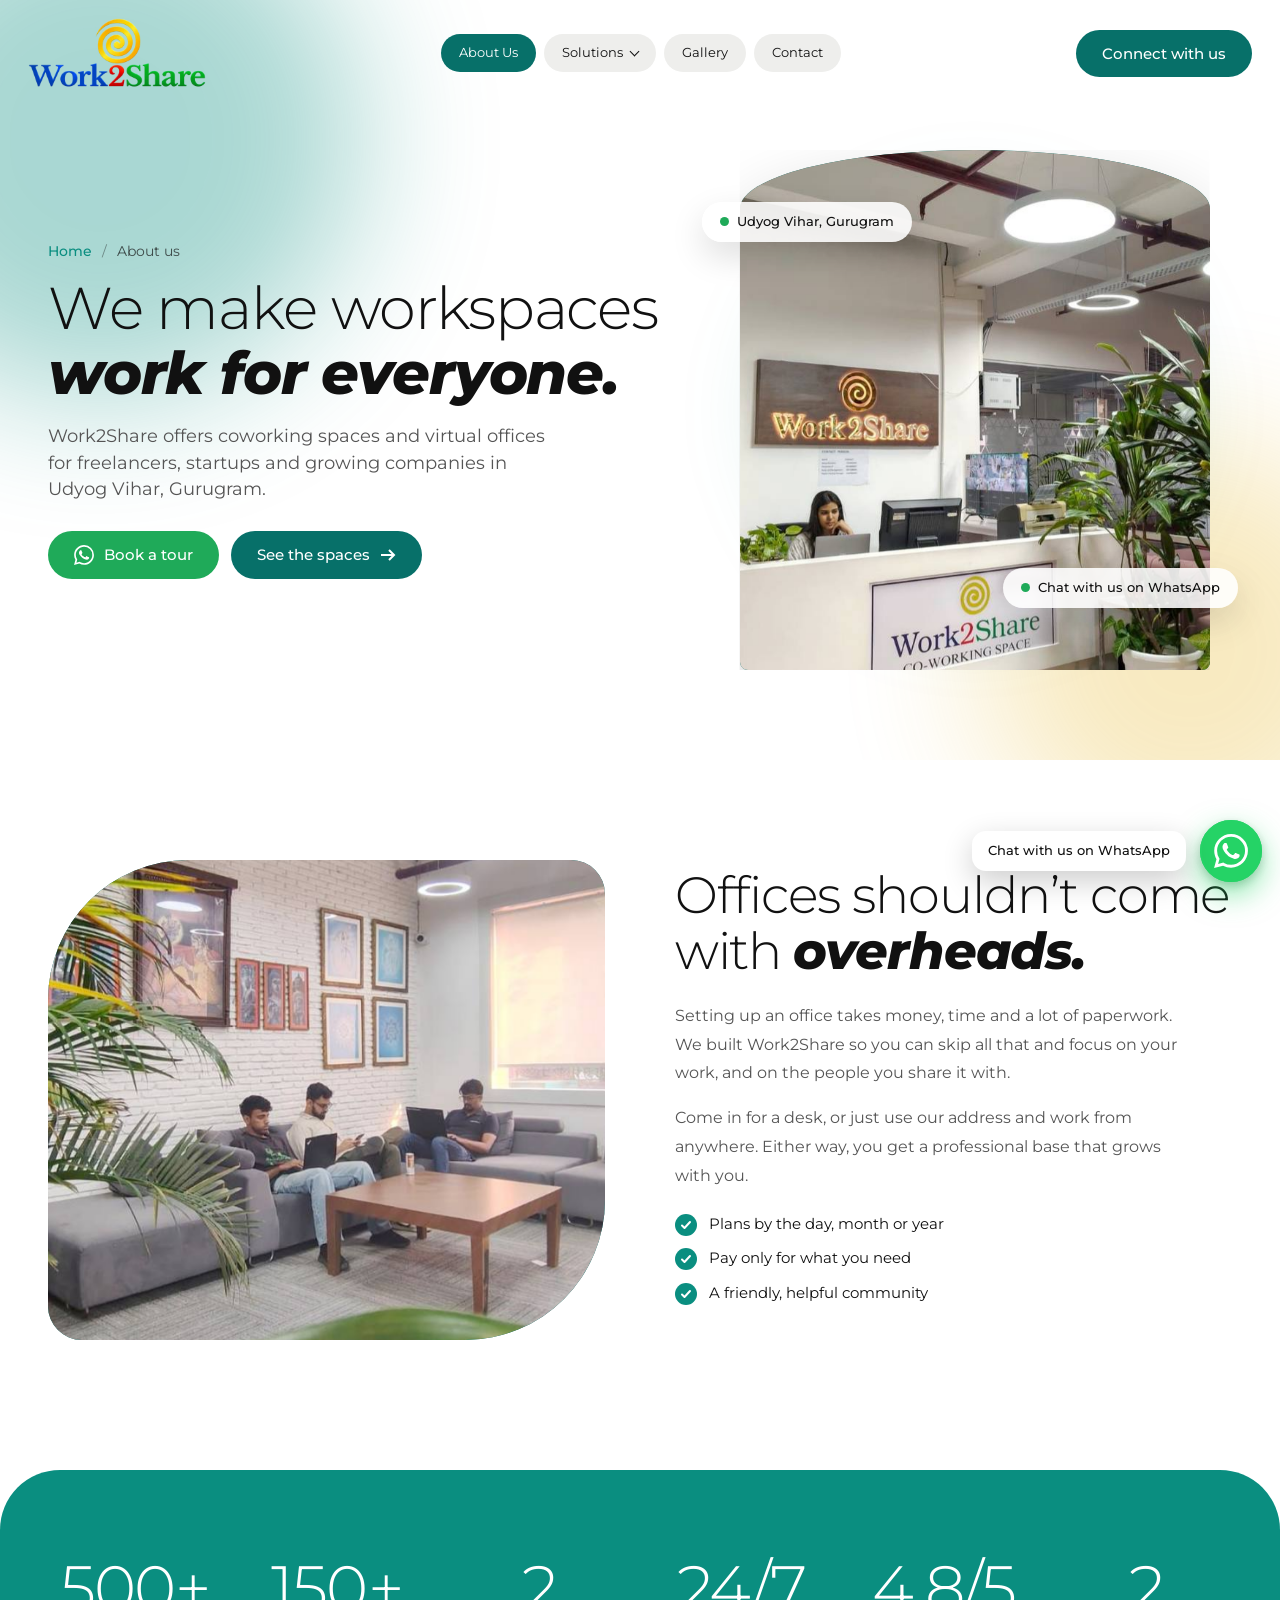
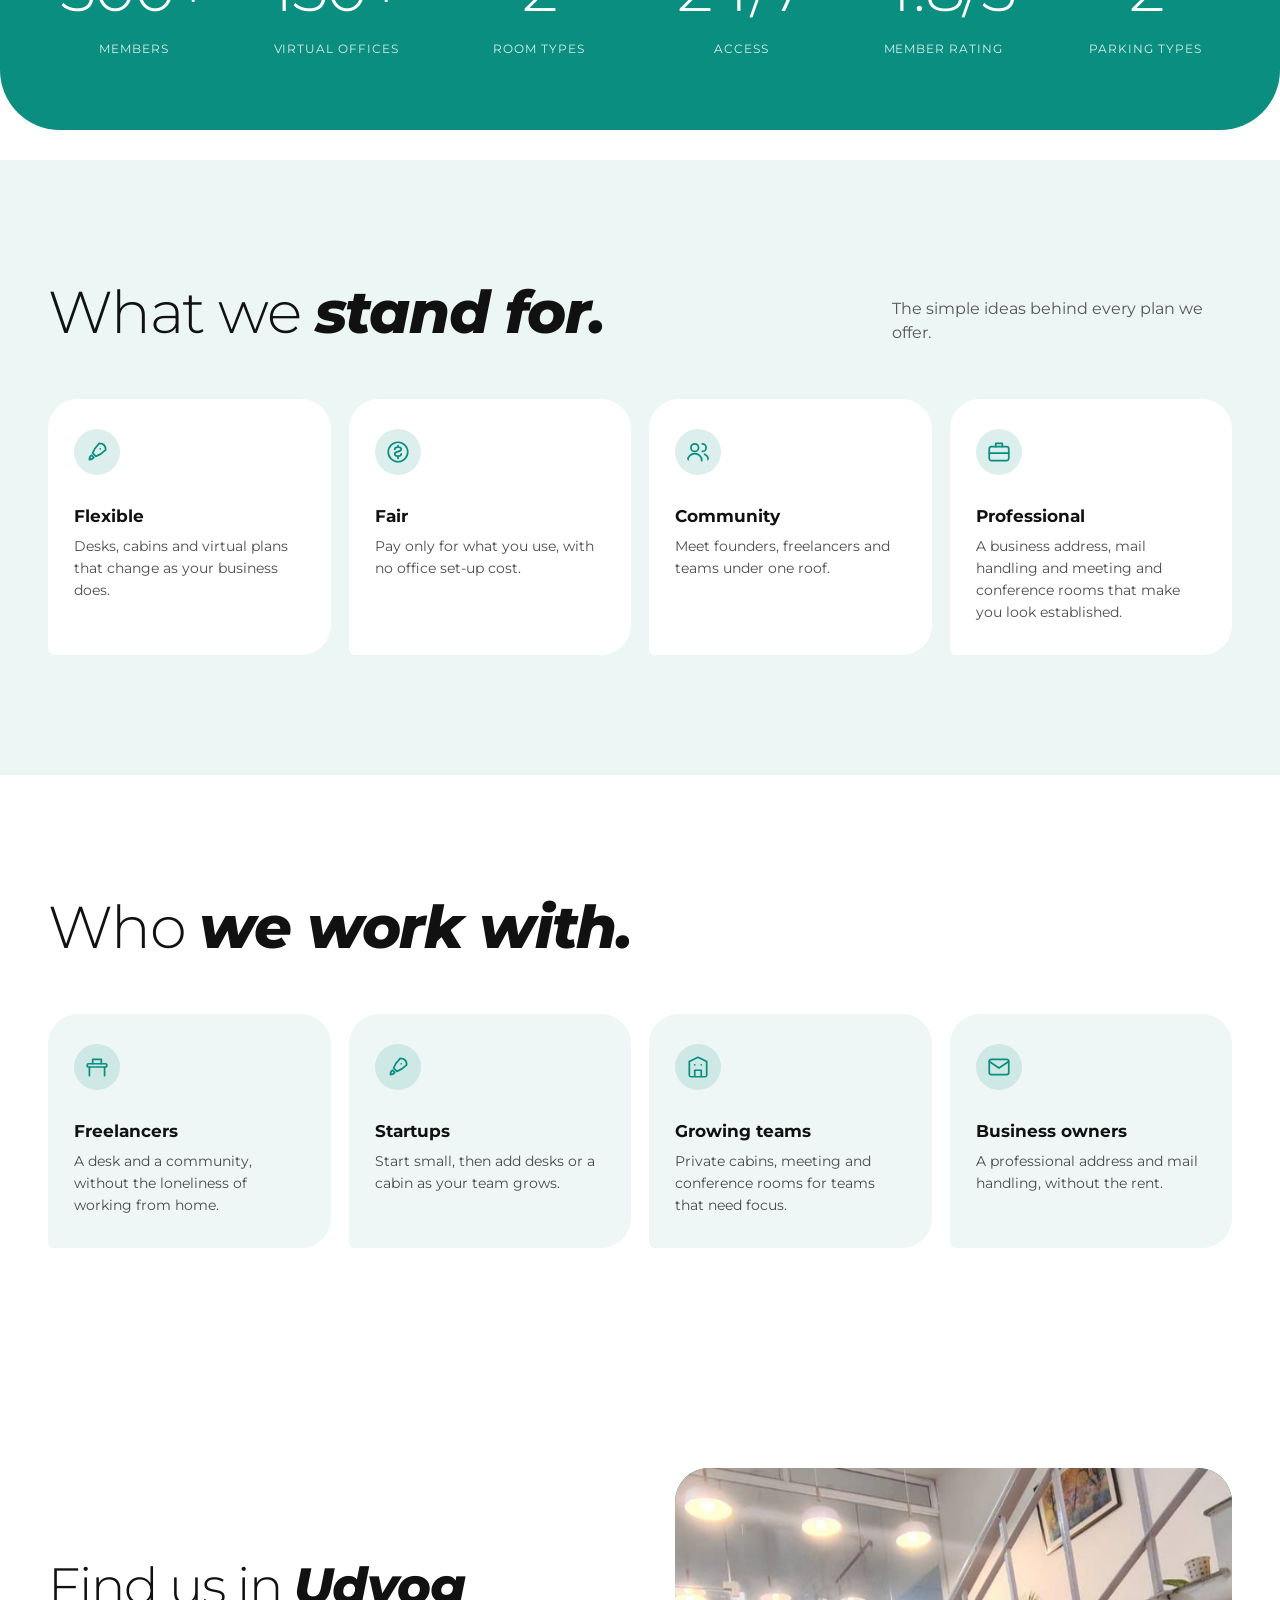
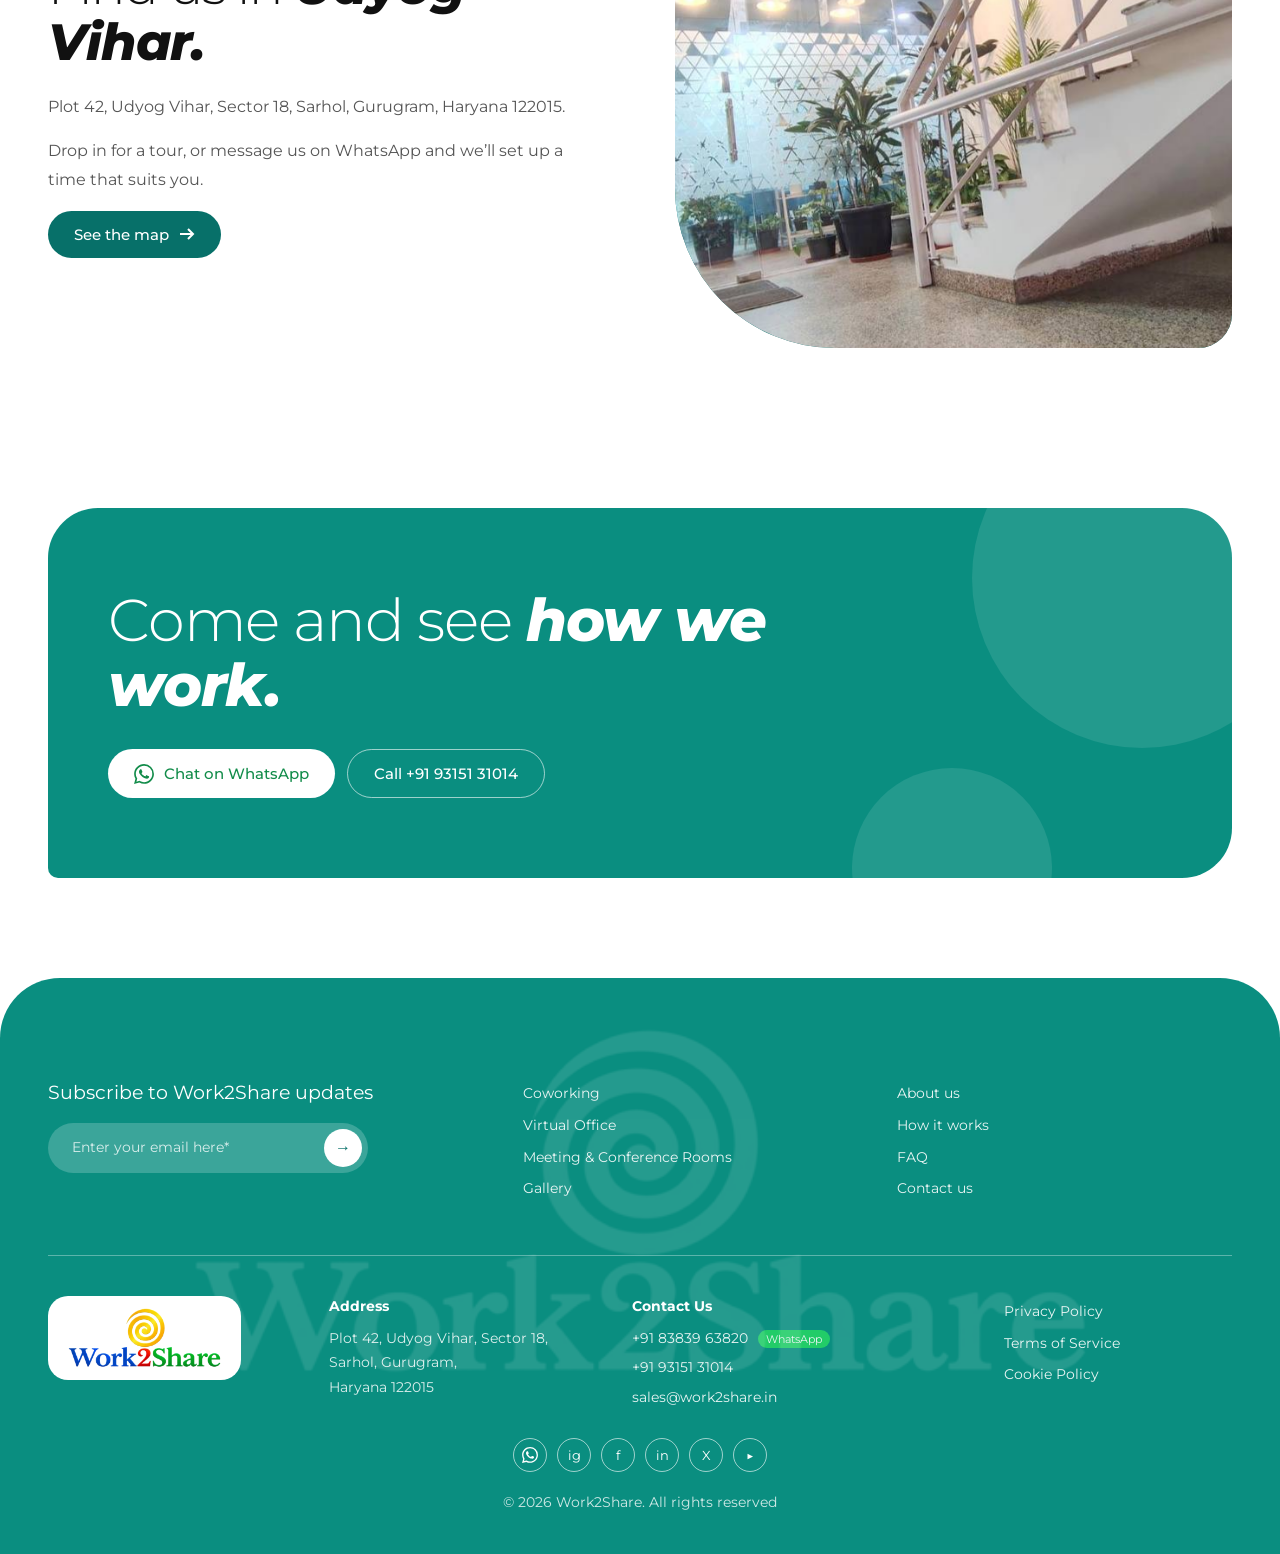
==== commit 31e651bf: "Bust stale assets cache after site updates Co-authored-by: Copilot <223556219+Copilot@users.noreply." ====
--- a/about.html
+++ b/about.html
@@ -6,9 +6,9 @@
 <meta name="description" content="Work2Share offers coworking spaces and virtual offices for freelancers, startups and growing companies in Udyog Vihar, Gurugram.">
 <title>About Us – Work2Share</title>
 <link rel="preconnect" href="https://fonts.googleapis.com"><link rel="preconnect" href="https://fonts.gstatic.com" crossorigin><link rel="stylesheet" href="https://fonts.googleapis.com/css2?family=Montserrat:ital,wght@0,300;0,400;0,500;0,700;0,800;1,700;1,800&display=swap" media="print" onload="this.media='all'"><noscript><link rel="stylesheet" href="https://fonts.googleapis.com/css2?family=Montserrat:ital,wght@0,300;0,400;0,500;0,700;0,800;1,700;1,800&display=swap"></noscript>
-<link rel="stylesheet" href="css/style.css">
-<link rel="stylesheet" href="css/fx.css">
-<link rel="stylesheet" href="css/modal.css">
+<link rel="stylesheet" href="css/style.css?v=20261114">
+<link rel="stylesheet" href="css/fx.css?v=20261114">
+<link rel="stylesheet" href="css/modal.css?v=20261114">
 </head>
 <body class="pg">
 <div id="bar"></div>
@@ -29,9 +29,9 @@
 <div class="big" aria-hidden="true"><img decoding="async" src="assets/logo.webp" alt=""></div>
 <div class="soc"><a href="https://wa.me/918383963820" target="_blank" rel="noopener" aria-label="WhatsApp"><svg viewBox="0 0 24 24" fill="currentColor" aria-hidden="true"><path d="M17.472 14.382c-.297-.149-1.758-.867-2.03-.967-.273-.099-.471-.148-.67.15-.197.297-.767.966-.94 1.164-.173.199-.347.223-.644.075-.297-.15-1.255-.463-2.39-1.475-.883-.788-1.48-1.761-1.653-2.059-.173-.297-.018-.458.13-.606.134-.133.298-.347.446-.52.149-.174.198-.298.298-.497.099-.198.05-.371-.025-.52-.075-.149-.669-1.612-.916-2.207-.242-.579-.487-.5-.669-.51-.173-.008-.371-.01-.57-.01-.198 0-.52.074-.792.372-.272.297-1.04 1.016-1.04 2.479 0 1.462 1.065 2.875 1.213 3.074.149.198 2.096 3.2 5.077 4.487.709.306 1.262.489 1.694.625.712.227 1.36.195 1.871.118.571-.085 1.758-.719 2.006-1.413.248-.694.248-1.289.173-1.413-.074-.124-.272-.198-.57-.347m-5.421 7.403h-.004a9.87 9.87 0 01-5.031-1.378l-.361-.214-3.741.982.998-3.648-.235-.374a9.86 9.86 0 01-1.51-5.26c.001-5.45 4.436-9.884 9.888-9.884 2.64 0 5.122 1.03 6.988 2.898a9.825 9.825 0 012.893 6.994c-.003 5.45-4.437 9.884-9.885 9.884m8.413-18.297A11.815 11.815 0 0012.05 0C5.495 0 .16 5.335.157 11.892c0 2.096.547 4.142 1.588 5.945L.057 24l6.305-1.654a11.882 11.882 0 005.683 1.448h.005c6.554 0 11.89-5.335 11.893-11.893a11.821 11.821 0 00-3.48-8.413z"/></svg></a><a href="#" aria-label="Instagram">ig</a><a href="#" aria-label="Facebook">f</a><a href="#" aria-label="LinkedIn">in</a><a href="#" aria-label="X">X</a><a href="#" aria-label="YouTube">▶</a></div><p style="text-align:center;opacity:.8;margin-top:20px">© 2026 Work2Share. All rights reserved</p>
 </div></footer>
-<script src="js/page.js" defer></script>
-<script src="js/common.js" defer></script>
-<script src="js/fx.js" defer></script>
-<script src="js/modal.js" defer></script>
+<script src="js/page.js?v=20261114" defer></script>
+<script src="js/common.js?v=20261114" defer></script>
+<script src="js/fx.js?v=20261114" defer></script>
+<script src="js/modal.js?v=20261114" defer></script>
 </body>
 </html>
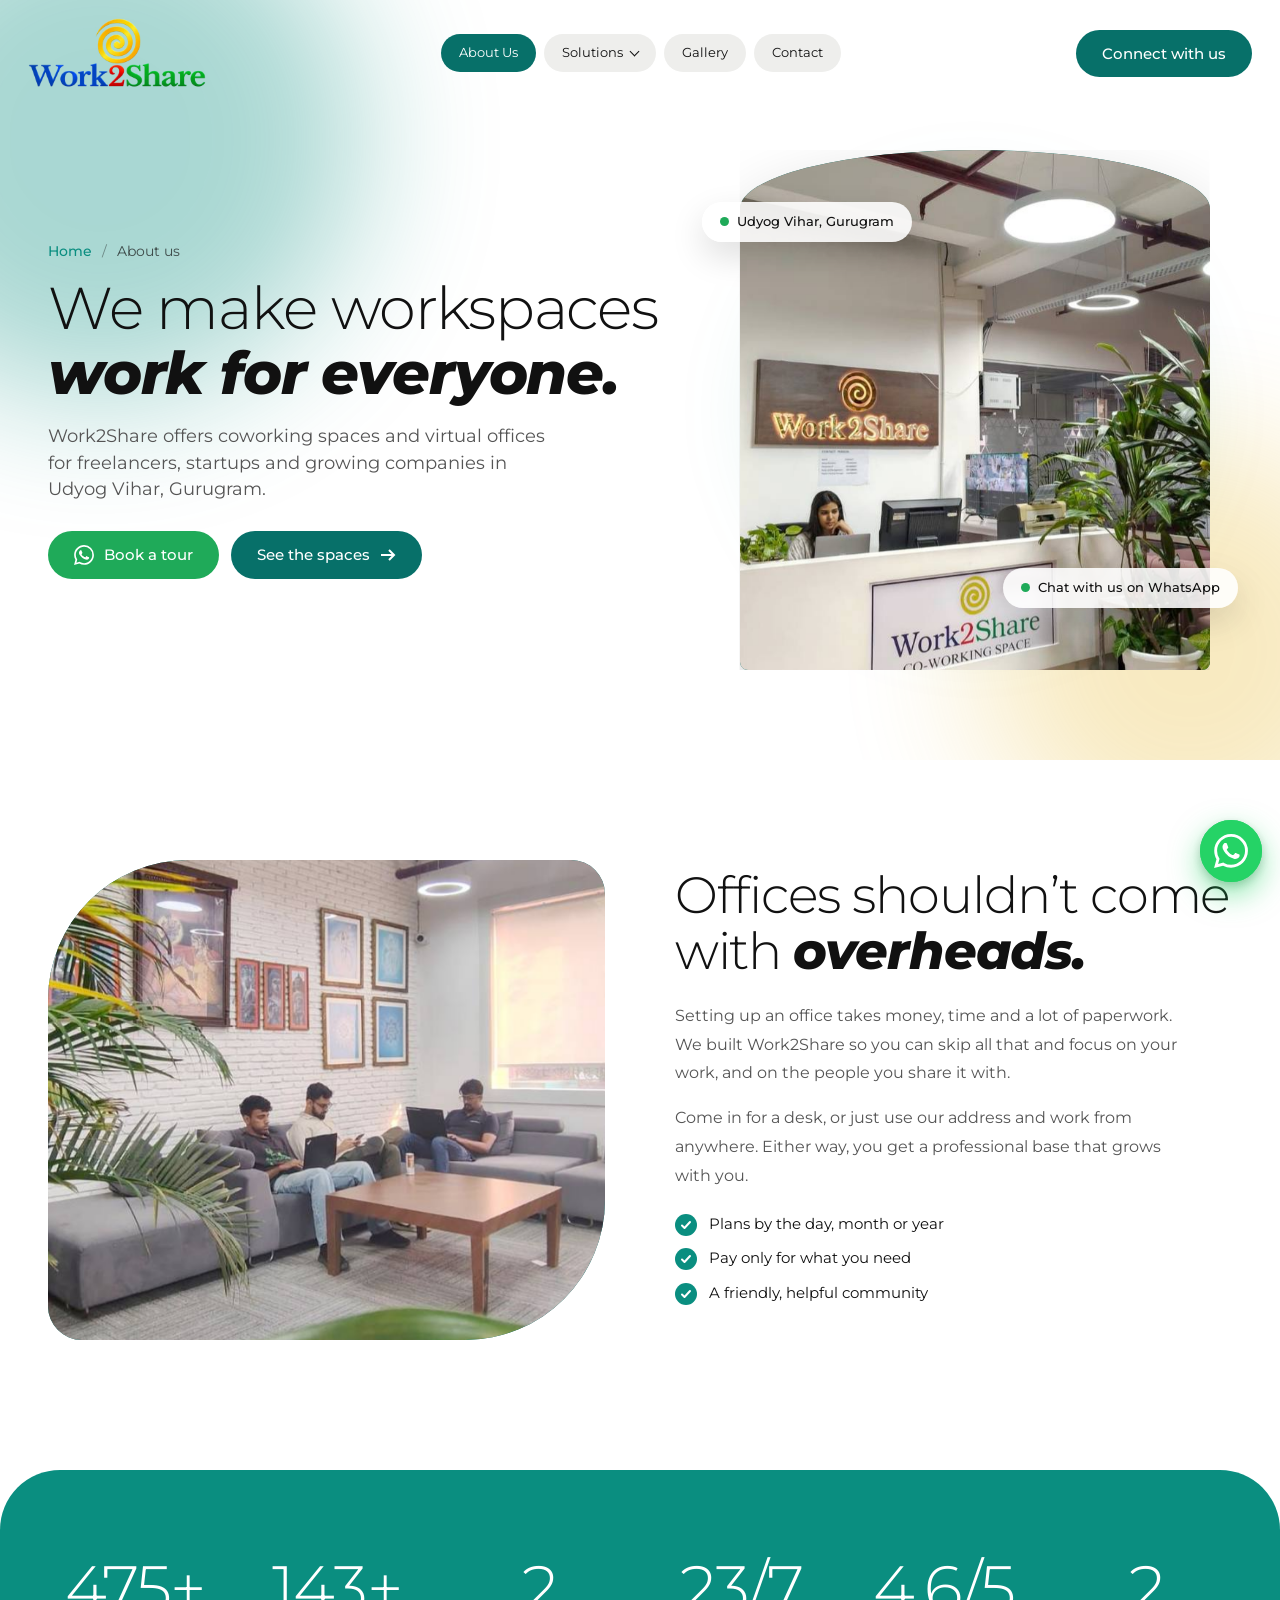
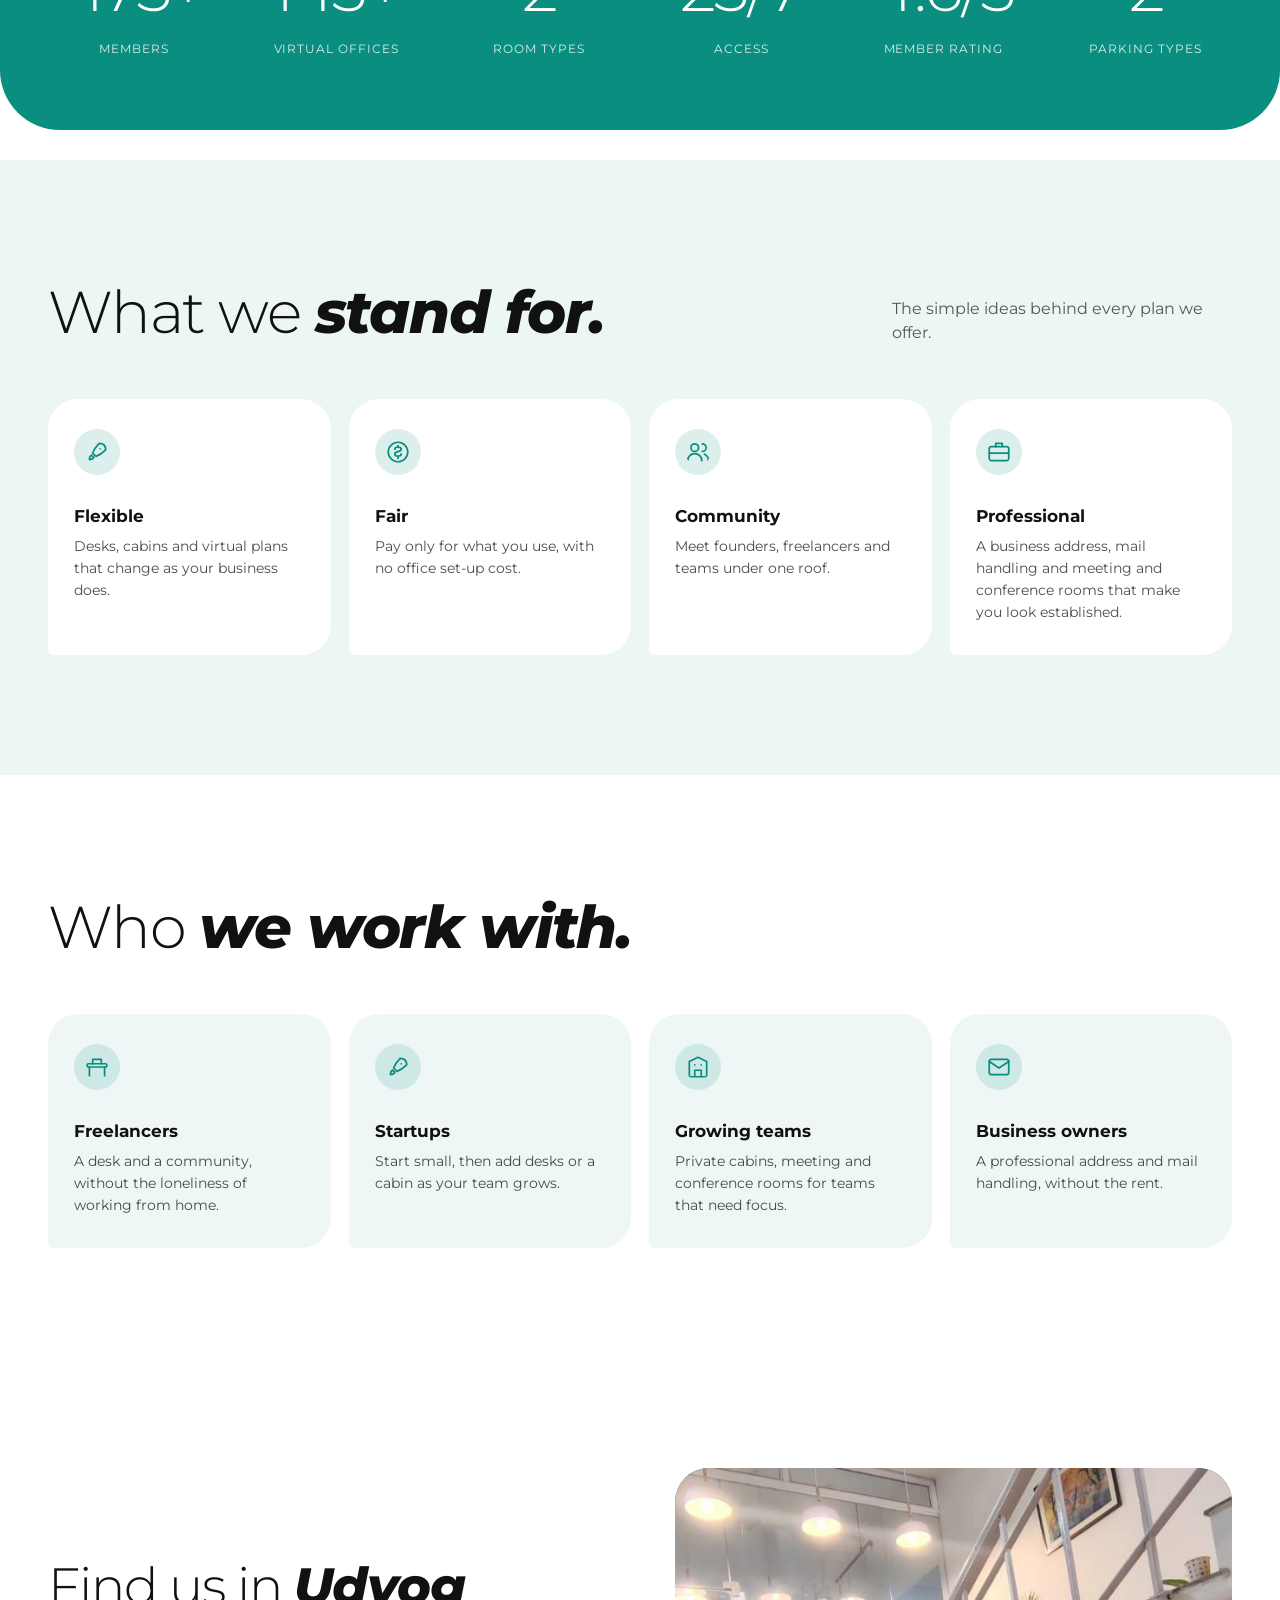
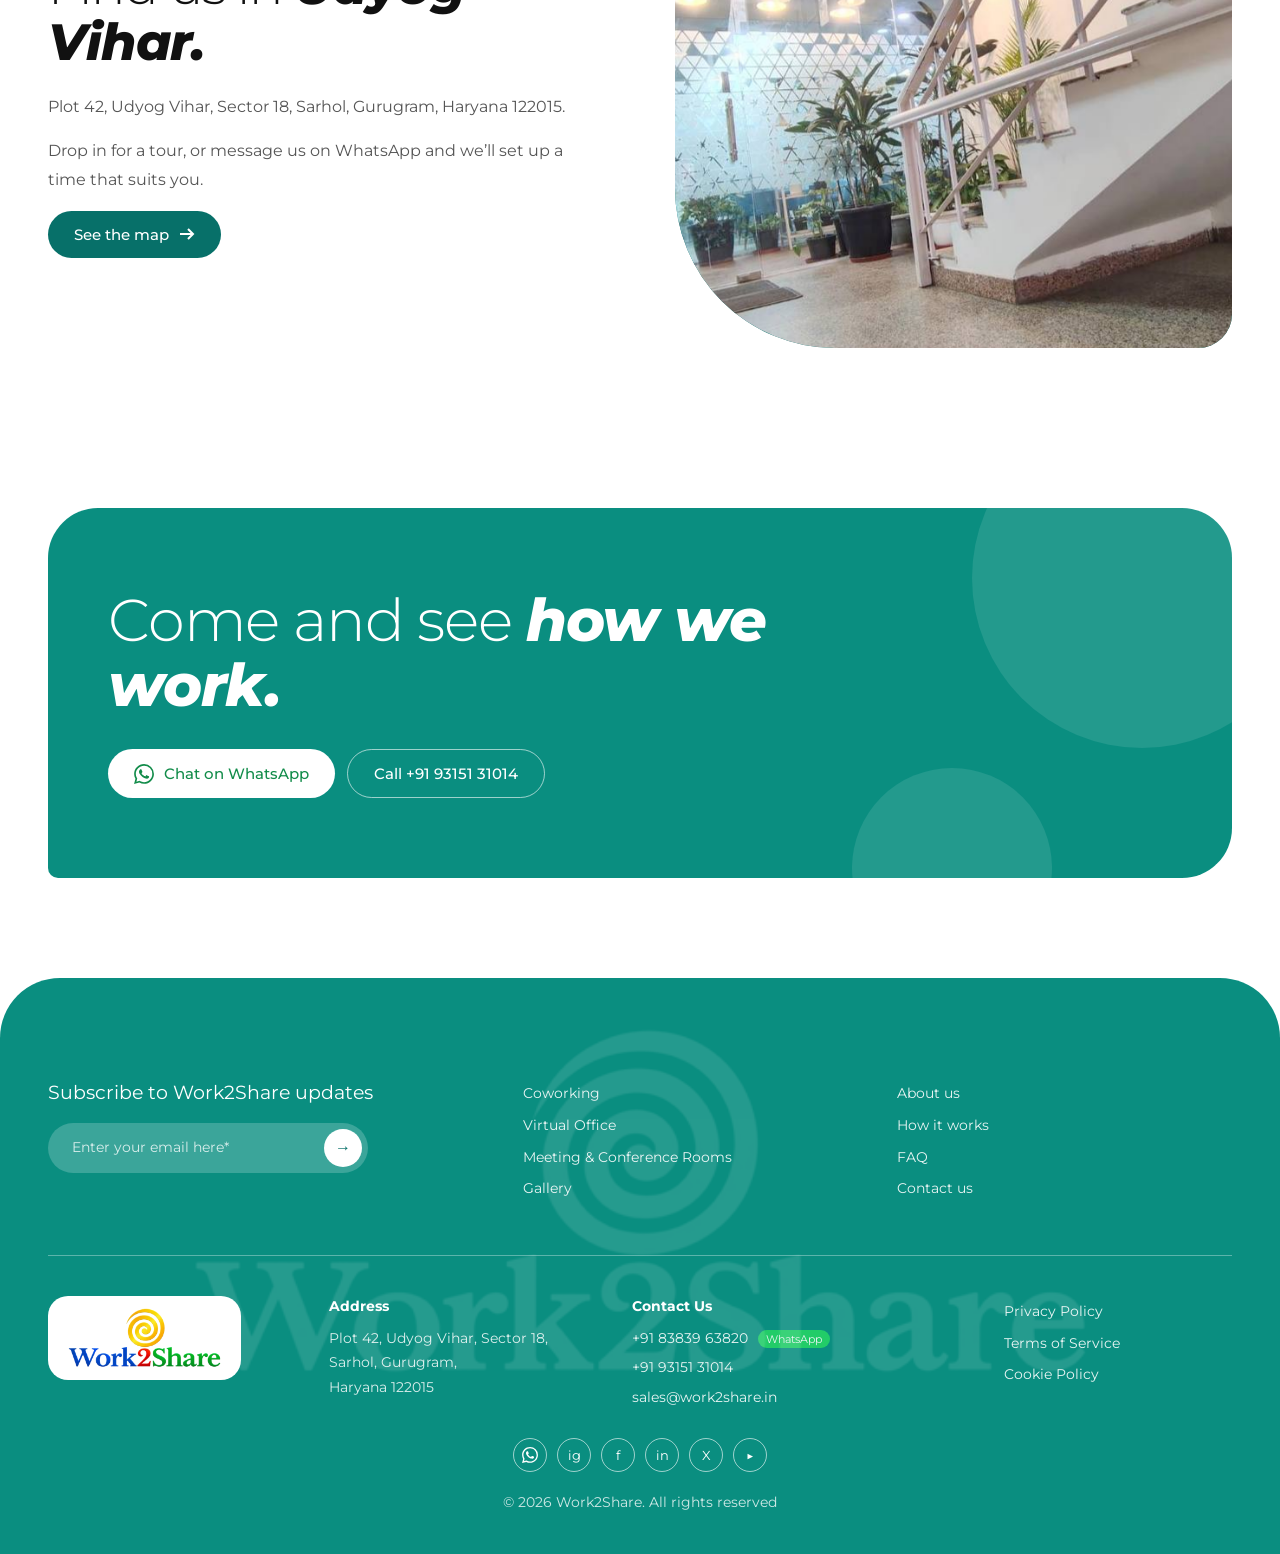
==== commit c2698a86: "Reduce motion on mobile for smoother browsing Co-authored-by: Copilot <223556219+Copilot@users.norep" ====
--- a/about.html
+++ b/about.html
@@ -9,6 +9,7 @@
 <link rel="stylesheet" href="css/style.css?v=20261114">
 <link rel="stylesheet" href="css/fx.css?v=20261114">
 <link rel="stylesheet" href="css/modal.css?v=20261114">
+<link rel="stylesheet" href="css/mobile.css?v=20261116-2">
 </head>
 <body class="pg">
 <div id="bar"></div>
@@ -29,9 +30,10 @@
 <div class="big" aria-hidden="true"><img decoding="async" src="assets/logo.webp" alt=""></div>
 <div class="soc"><a href="https://wa.me/918383963820" target="_blank" rel="noopener" aria-label="WhatsApp"><svg viewBox="0 0 24 24" fill="currentColor" aria-hidden="true"><path d="M17.472 14.382c-.297-.149-1.758-.867-2.03-.967-.273-.099-.471-.148-.67.15-.197.297-.767.966-.94 1.164-.173.199-.347.223-.644.075-.297-.15-1.255-.463-2.39-1.475-.883-.788-1.48-1.761-1.653-2.059-.173-.297-.018-.458.13-.606.134-.133.298-.347.446-.52.149-.174.198-.298.298-.497.099-.198.05-.371-.025-.52-.075-.149-.669-1.612-.916-2.207-.242-.579-.487-.5-.669-.51-.173-.008-.371-.01-.57-.01-.198 0-.52.074-.792.372-.272.297-1.04 1.016-1.04 2.479 0 1.462 1.065 2.875 1.213 3.074.149.198 2.096 3.2 5.077 4.487.709.306 1.262.489 1.694.625.712.227 1.36.195 1.871.118.571-.085 1.758-.719 2.006-1.413.248-.694.248-1.289.173-1.413-.074-.124-.272-.198-.57-.347m-5.421 7.403h-.004a9.87 9.87 0 01-5.031-1.378l-.361-.214-3.741.982.998-3.648-.235-.374a9.86 9.86 0 01-1.51-5.26c.001-5.45 4.436-9.884 9.888-9.884 2.64 0 5.122 1.03 6.988 2.898a9.825 9.825 0 012.893 6.994c-.003 5.45-4.437 9.884-9.885 9.884m8.413-18.297A11.815 11.815 0 0012.05 0C5.495 0 .16 5.335.157 11.892c0 2.096.547 4.142 1.588 5.945L.057 24l6.305-1.654a11.882 11.882 0 005.683 1.448h.005c6.554 0 11.89-5.335 11.893-11.893a11.821 11.821 0 00-3.48-8.413z"/></svg></a><a href="#" aria-label="Instagram">ig</a><a href="#" aria-label="Facebook">f</a><a href="#" aria-label="LinkedIn">in</a><a href="#" aria-label="X">X</a><a href="#" aria-label="YouTube">▶</a></div><p style="text-align:center;opacity:.8;margin-top:20px">© 2026 Work2Share. All rights reserved</p>
 </div></footer>
-<script src="js/page.js?v=20261114" defer></script>
-<script src="js/common.js?v=20261114" defer></script>
-<script src="js/fx.js?v=20261114" defer></script>
+<script src="js/page.js?v=20261116" defer></script>
+<script src="js/common.js?v=20261116" defer></script>
+<script src="js/fx.js?v=20261116-3" defer></script>
 <script src="js/modal.js?v=20261114" defer></script>
+<script src="js/mobile.js?v=20261116" defer></script>
 </body>
 </html>
--- a/css/mobile.css
+++ b/css/mobile.css
@@ -0,0 +1,97 @@
+/* ===== Mobile fixes + performance (load LAST) ===== */
+
+/* 1. Never allow sideways scroll / page widening */
+html,body{max-width:100%;overflow-x:hidden}
+@supports (overflow:clip){html,body{overflow-x:clip}}
+img,svg,video,canvas,iframe{max-width:100%}
+/* grid/flex children may shrink instead of pushing the page wider */
+.wrap>*,.vtour>*,.px>*,.sk>*,.ic-grid>*,.hero .wrap>*,.offer .wrap>*,.cgrid>*,.mgrid>*{min-width:0}
+
+/* Keep the mobile menu reachable on short screens and easy to tap. */
+@media(max-width:960px){
+  .pills{
+    top:calc(70px + env(safe-area-inset-top,0px));
+    max-height:calc(100vh - 86px);
+    max-height:calc(100dvh - 86px - env(safe-area-inset-top,0px));
+    overflow-y:auto;
+    overscroll-behavior:contain;
+    transition:transform .45s;
+  }
+  .burger{width:44px;height:44px;display:grid;place-items:center;flex:none}
+}
+@media(max-width:560px){
+  header{padding-left:max(16px,env(safe-area-inset-left,0px));padding-right:max(16px,env(safe-area-inset-right,0px))}
+}
+
+/* 2. Layout rules that were overridden by later desktop CSS */
+@media(max-width:860px){
+  .vtour,.px,.mgrid,.f2,.ic-grid,.sk,.aq-w,.aq-duo,.mrgrid,.tm{grid-template-columns:minmax(0,1fr)!important}
+  .vtour{gap:44px!important;text-align:center}
+  .vt-t p{margin-inline:auto}
+  .vt-vw{width:min(300px,76%)!important}
+  .px{gap:40px!important}
+  .stgrid{grid-template-columns:repeat(2,minmax(0,1fr))!important}
+  .sgrid{grid-template-columns:repeat(auto-fit,minmax(140px,1fr))}
+  .wrap{padding-left:18px;padding-right:18px}
+
+  /* decorative rings and floating badges must stay inside the screen */
+  .vt-ring,.tour-ring,.mr-ring{inset:-14px!important}
+  .px-stage::before{inset:-12px -10px -8px!important}
+  .vf{padding:9px 13px;border-radius:14px}
+  .vf b{font-size:1.1rem}
+  .vf1{left:-6px!important}.vf2{right:-6px!important}.vf3{left:-6px!important}
+  .rooms .rm.rv,.rooms .rm.rm-b2.rv{transform:translateY(40px)}
+  .rooms .rm.rv.in,.rooms .rm.rm-b2.rv.in{transform:none}
+}
+@media(max-width:560px){
+  .stgrid{grid-template-columns:minmax(0,1fr)!important}
+  .big img{width:94%}
+}
+
+/* 3. The i Cafe perks: sizing that must never depend on cache */
+.ic-perks{display:grid;grid-template-columns:repeat(4,minmax(0,1fr));gap:16px}
+.icp{background:#fff;border-radius:22px;padding:20px 18px;display:flex;flex-direction:column;gap:4px}
+.icp i{display:grid;place-items:center;width:42px;height:42px;border-radius:14px;margin-bottom:8px;color:#fff;background:linear-gradient(135deg,#46b877,#2e7d4f)}
+.icp svg{width:22px!important;height:22px!important;fill:none;stroke:currentColor;stroke-width:1.9;stroke-linecap:round;stroke-linejoin:round}
+.icp b{display:block;font-size:.98rem;color:#16402a}
+.icp small{display:block;color:#5d7a69;font-size:.8rem;line-height:1.5}
+@media(max-width:900px){.ic-perks{grid-template-columns:repeat(2,minmax(0,1fr))}}
+@media(max-width:560px){.ic-perks{grid-template-columns:minmax(0,1fr)}}
+/* same safety for other icon tiles */
+.vk svg{width:24px;height:24px}
+
+/* 4. Performance: animations off-screen are paused (class set by js/mobile.js) */
+.off *,.off *::before,.off *::after{animation-play-state:paused!important}
+
+/* 5. Performance on phones: no heavy blur, no glass effect, lighter scenes */
+@media(max-width:860px),(hover:none){
+  .blob,.vbg i,.pbg i{filter:none!important}
+  .vbg,.pbg{display:none}
+  *:not(#hd):not(.lb){-webkit-backdrop-filter:none!important;backdrop-filter:none!important}
+  .ic-vis svg *,.sk-scene svg .sk-stars .tw,.ic::before,.ic::after{animation:none!important}
+  .ic-heart{opacity:0}
+  .icp i,.ic-logo{animation:none!important}
+  .ic-logo::after{animation:none}
+  .vf,.tour-ring,.vt-ring,.mr-ring{animation:none!important}
+  .rv{transition-duration:.5s}
+  [class*="shadow"],.ic-vis,.sk-scene{box-shadow:0 10px 24px rgba(0,0,0,.12)}
+
+  /* Keep the illustration, showcase and stat tiles static on touch devices. */
+  .hero>.bird{display:none!important}
+  .hero .art *,.hero .goose{animation:none!important}
+  .hero .chip-f,.hero .chip-f i,.hero .hbtns .btn:first-child{animation:none!important}
+  .px-stage::before,.px-stage::after,.px-frame::after,.px-gold,.px-ring svg,
+  .px-card,.px-sp,.px-chip i,.px-bar u{animation:none!important}
+  .px-s{clip-path:none!important;opacity:0;transition:opacity .3s ease!important}
+  .px-s.on{opacity:1}
+  .px-s>img{transform:none!important;transition:none!important}
+  .px-frame{box-shadow:0 12px 30px rgba(0,0,0,.24),0 0 0 6px #e3b93f!important}
+  .px-gold{box-shadow:none!important}
+  .stats .st::before,.stats .st-ic,.stats .st-ic::before{animation:none!important}
+  .stats .st{box-shadow:0 10px 24px rgba(10,60,60,.08)}
+  .stats .st-ic{box-shadow:0 8px 18px rgba(10,142,128,.25)}
+  .garden .gd-p .pimg,.garden .gd-orb,.garden .gd-badge>svg,
+  .garden .gd-chip,.garden .gd-chip i{animation:none!important}
+  .pimg img{will-change:auto}
+}
+@media(prefers-reduced-motion:reduce){.off *{animation:none!important}}
